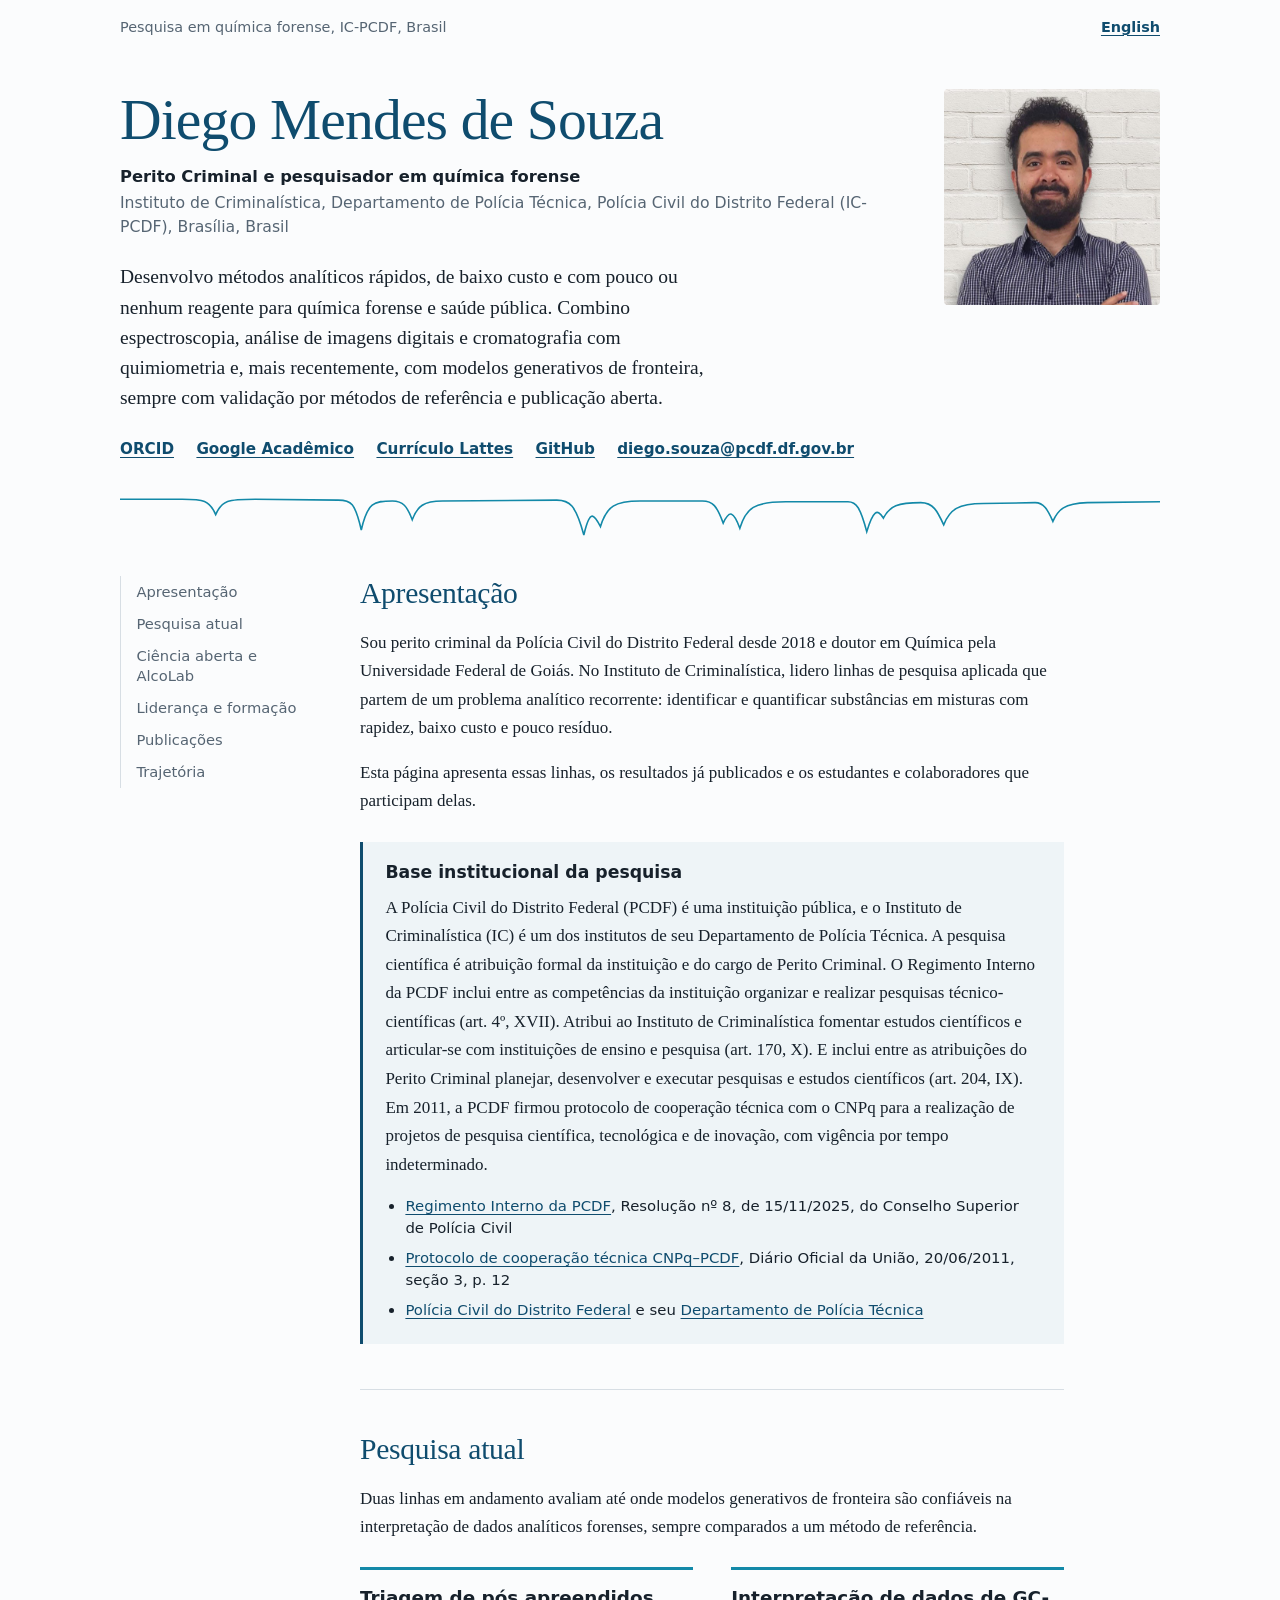
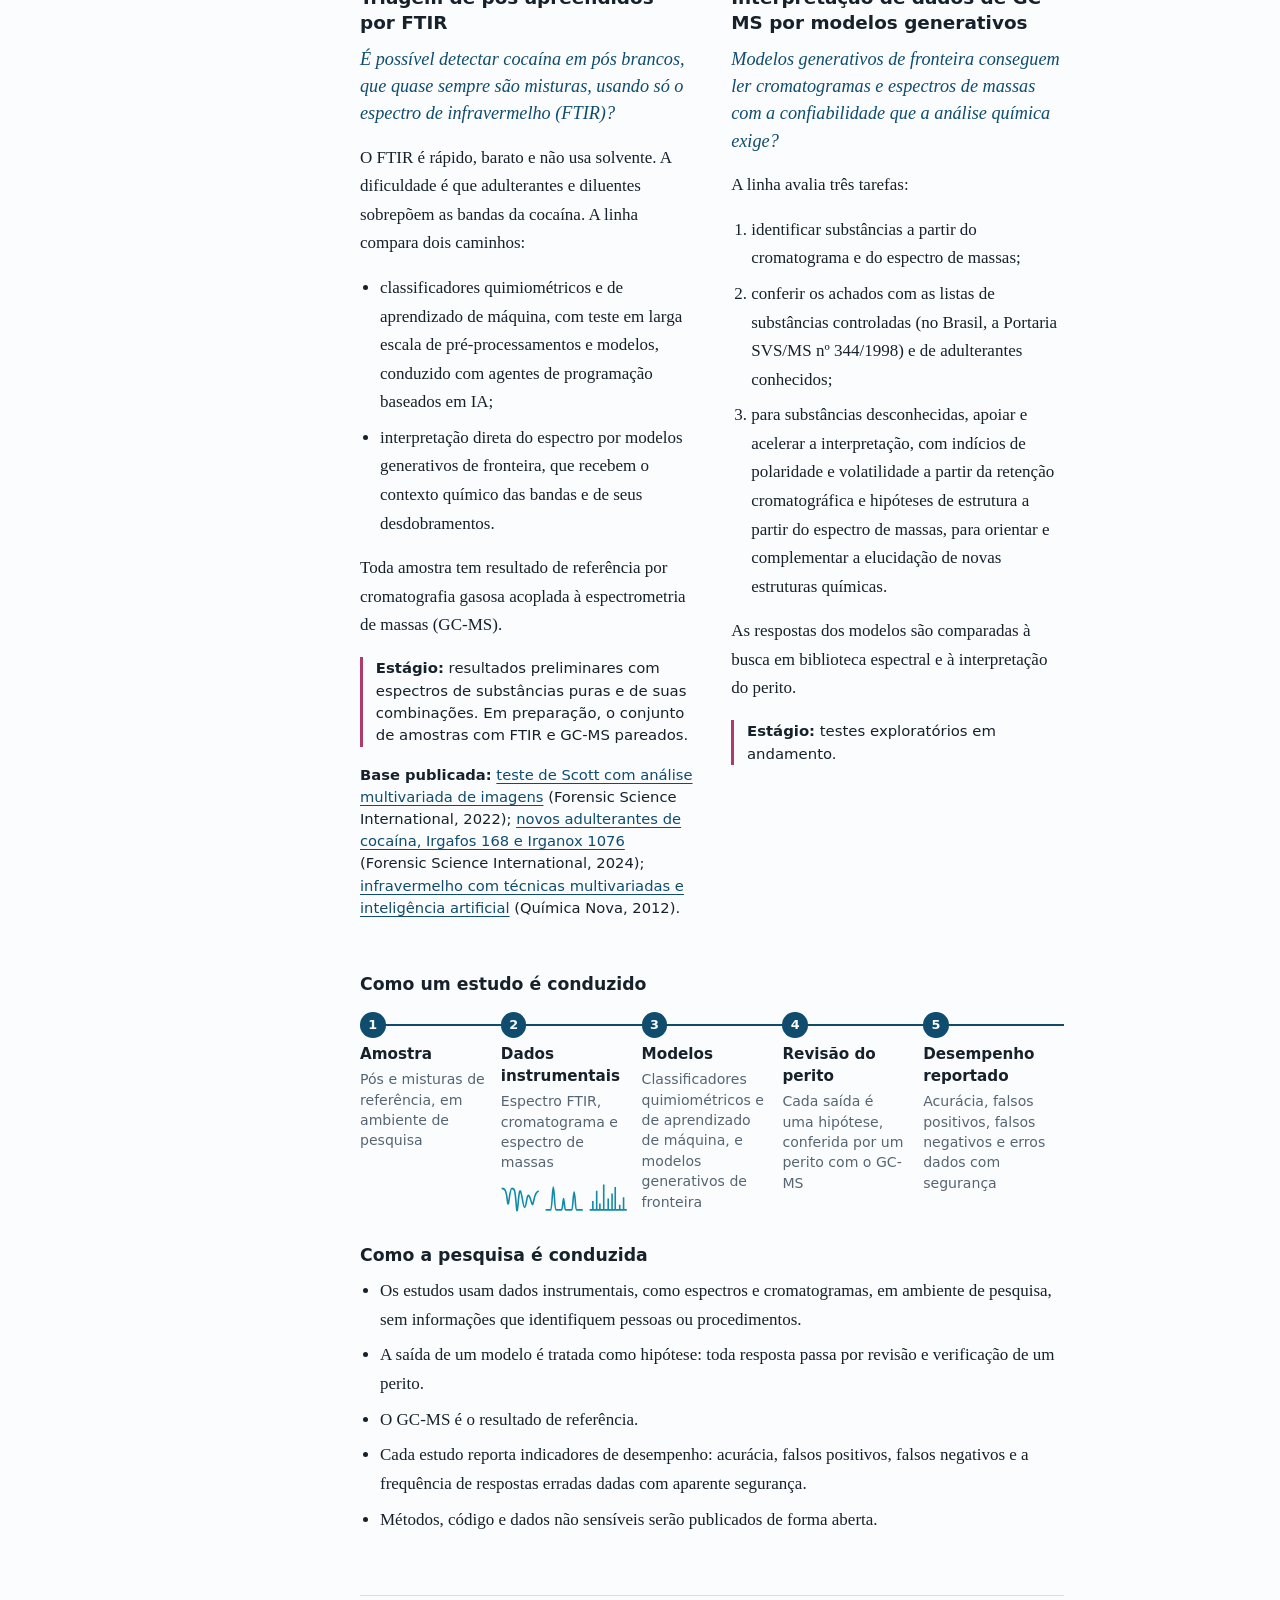
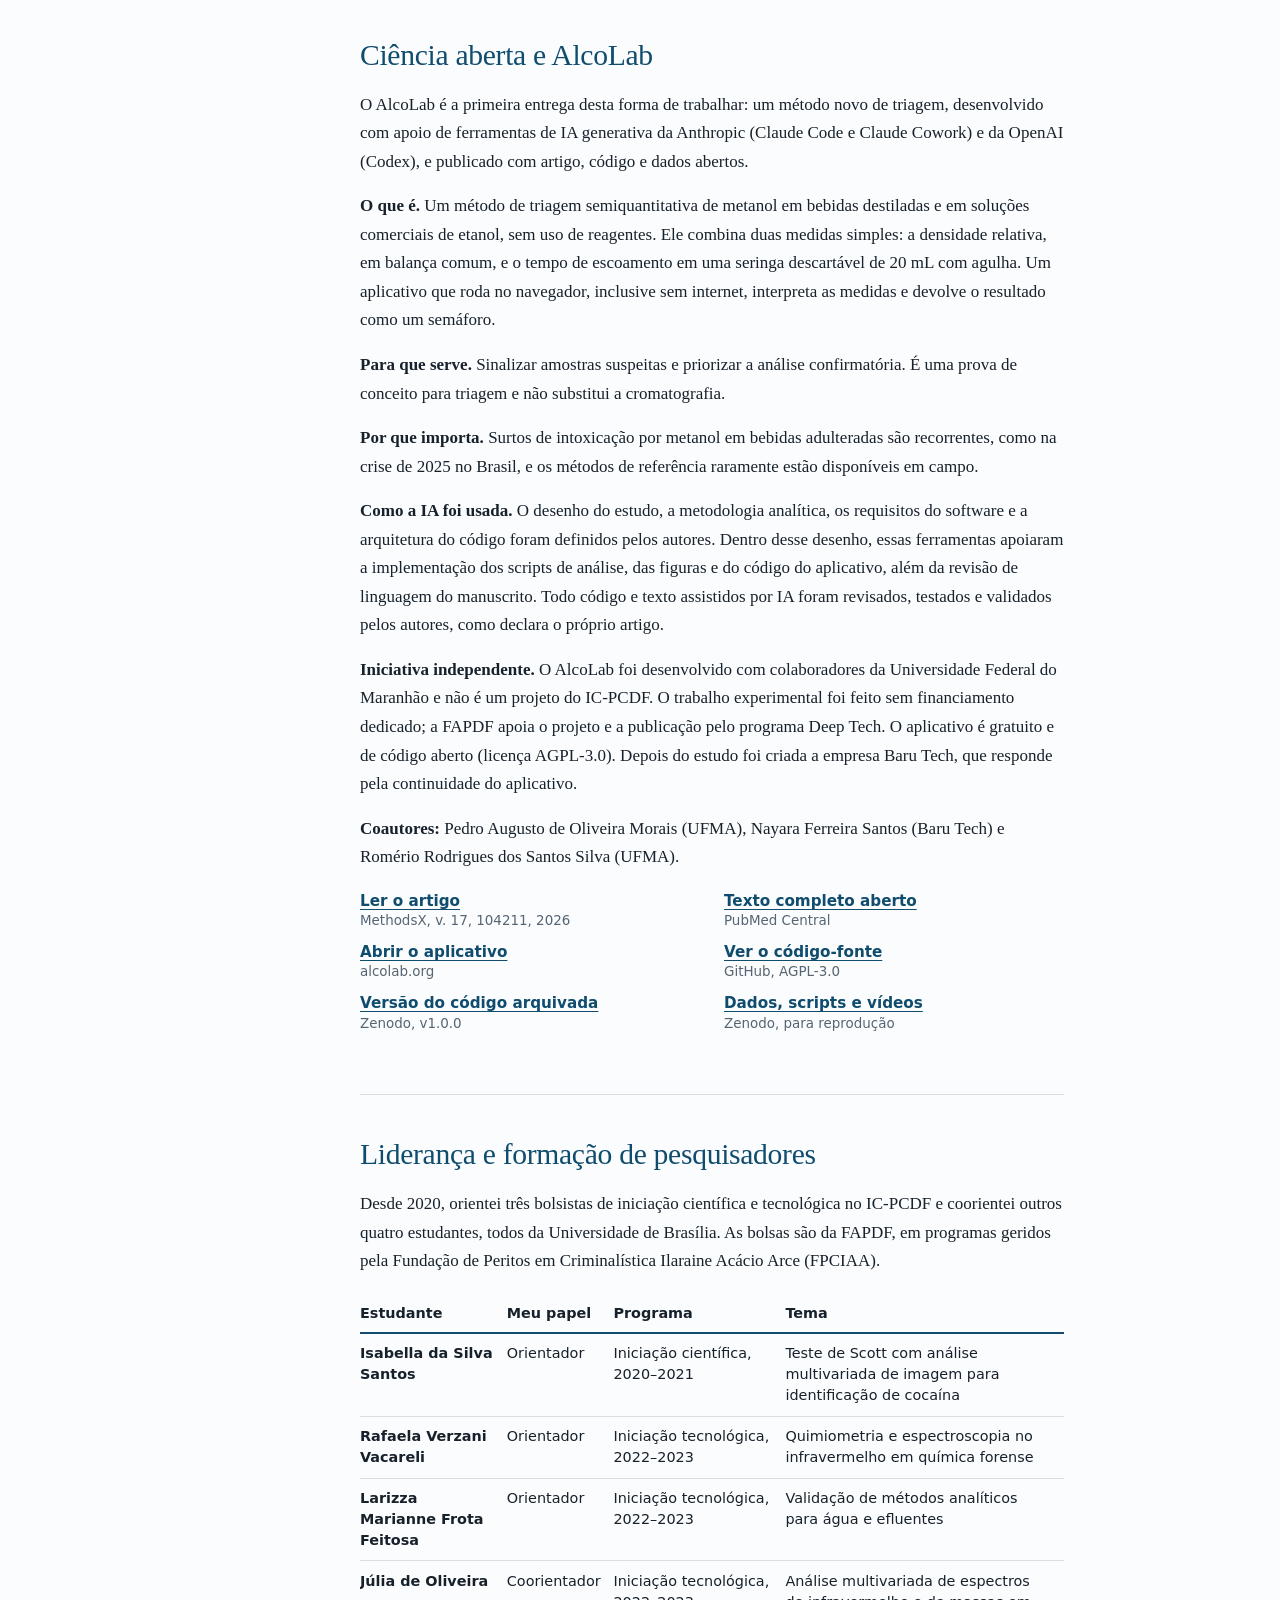
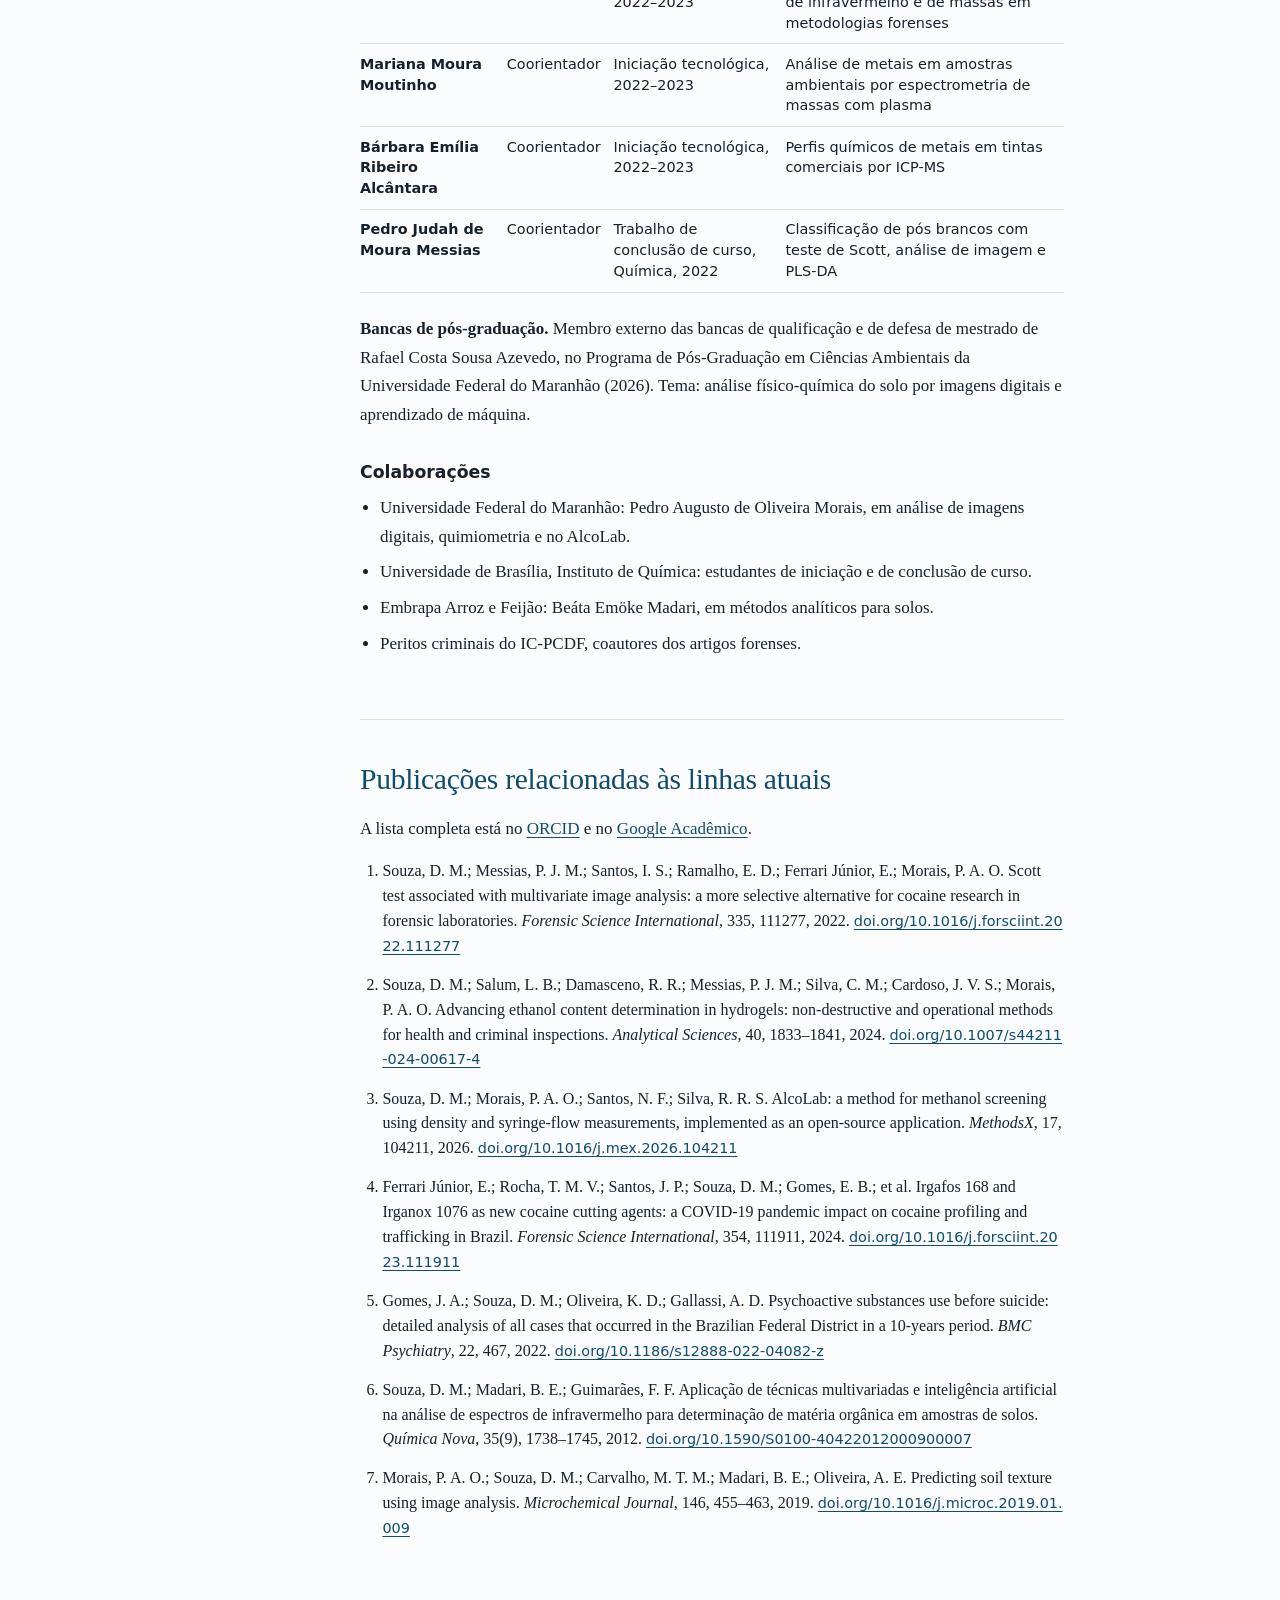
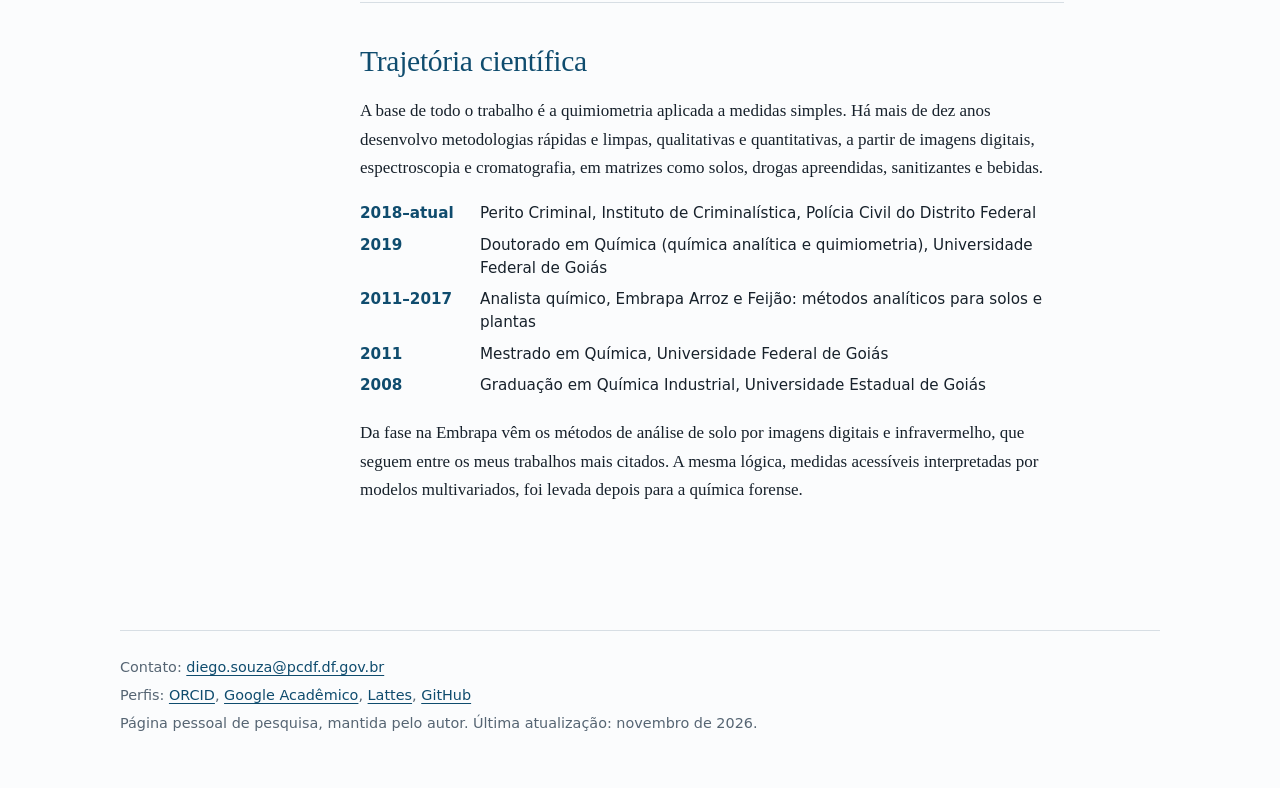
==== pt.html @ adc99847 "Fix portrait sizing, mobile table and nav; refine wording" ====
<!doctype html>
<html lang="pt-BR">
<head>
<meta charset="utf-8">
<meta name="viewport" content="width=device-width, initial-scale=1">
<title>Diego Mendes de Souza | Química forense, quimiometria e IA generativa</title>
<meta name="description" content="Pesquisa em métodos analíticos rápidos e de baixo custo para química forense e saúde pública, com espectroscopia, quimiometria e modelos generativos, no Instituto de Criminalística da Polícia Civil do Distrito Federal.">
<meta name="author" content="Diego Mendes de Souza">
<link rel="canonical" href="https://diegoanapolis.github.io/pt.html">
<link rel="alternate" hreflang="en" href="https://diegoanapolis.github.io/">
<link rel="alternate" hreflang="pt-BR" href="https://diegoanapolis.github.io/pt.html">
<meta property="og:type" content="profile">
<meta property="og:title" content="Diego Mendes de Souza | Química forense, quimiometria e IA generativa">
<meta property="og:description" content="Métodos analíticos rápidos e de baixo custo para química forense e saúde pública, com espectroscopia, quimiometria e modelos generativos.">
<meta property="og:url" content="https://diegoanapolis.github.io/pt.html">
<meta property="og:image" content="https://diegoanapolis.github.io/diego-mendes-de-souza.jpg">
<link rel="icon" href="data:image/svg+xml,%3Csvg xmlns='http://www.w3.org/2000/svg' viewBox='0 0 32 32'%3E%3Crect width='32' height='32' rx='6' fill='%230f4c6e'/%3E%3Cpath d='M4 22h6l3-13 4 17 3-9 2 5h6' fill='none' stroke='%23fff' stroke-width='2.4' stroke-linejoin='round' stroke-linecap='round'/%3E%3C/svg%3E">
<link rel="stylesheet" href="style.css">
</head>
<body>
<a class="skip" href="#sobre">Ir para o conteúdo</a>
<div class="shell">

<div class="bar">
  <span>Pesquisa em química forense, IC-PCDF, Brasil</span>
  <a href="./" lang="en" hreflang="en">English</a>
</div>

<header class="hero">
  <div>
    <h1>Diego Mendes de Souza</h1>
    <p class="role">Perito Criminal e pesquisador em química forense</p>
    <p class="affil">Instituto de Criminalística, Departamento de Polícia Técnica, Polícia Civil do Distrito Federal (IC-PCDF), Brasília, Brasil</p>
    <p class="lead">Desenvolvo métodos analíticos rápidos, de baixo custo e com pouco ou nenhum reagente para química forense e saúde pública. Combino espectroscopia, análise de imagens digitais e cromatografia com quimiometria e, mais recentemente, com modelos generativos de fronteira, sempre com validação por métodos de referência e publicação aberta.</p>
    <ul class="profiles">
      <li><a rel="me" href="https://orcid.org/0000-0002-3634-971X">ORCID</a></li>
      <li><a rel="me" href="https://scholar.google.com/citations?user=AadFvX4AAAAJ">Google Acadêmico</a></li>
      <li><a rel="me" href="http://lattes.cnpq.br/0770100573786119">Currículo Lattes</a></li>
      <li><a rel="me" href="https://github.com/diegoanapolis">GitHub</a></li>
      <li><a href="mailto:diego.souza@pcdf.df.gov.br">diego.souza@pcdf.df.gov.br</a></li>
    </ul>
  </div>
  <div class="photo"><img class="portrait" src="diego-mendes-de-souza.jpg" width="560" height="560" alt="Retrato de Diego Mendes de Souza"></div>
</header>

<svg class="trace" viewBox="0 0 1000 60" preserveAspectRatio="none" aria-hidden="true"><path d="M0 12 L60 12 C80 12 86 13 92 30 C98 13 104 12 130 12 L210 13 C222 13 226 16 232 48 C238 16 244 14 262 14 C272 14 276 20 281 36 C286 20 292 14 310 14 L420 13 C432 13 438 18 446 54 C452 22 456 30 462 44 C468 20 476 14 500 14 L560 14 C570 14 574 20 580 40 C586 24 590 26 596 46 C602 22 610 15 640 15 L700 15 C708 15 712 22 718 50 C724 26 728 22 734 34 C740 20 748 16 770 16 C782 16 786 26 792 42 C798 24 806 17 830 17 L880 16 C888 16 892 24 897 38 C902 24 908 17 930 16 L1000 15" fill="none" stroke="currentColor" stroke-width="1.6" vector-effect="non-scaling-stroke"/></svg>

<div class="layout">
<nav class="toc" aria-label="Seções">
  <ul>
    <li><a href="#sobre">Apresentação</a></li>
    <li><a href="#pesquisa">Pesquisa atual</a></li>
    <li><a href="#alcolab">Ciência aberta e AlcoLab</a></li>
    <li><a href="#formacao">Liderança e formação</a></li>
    <li><a href="#publicacoes">Publicações</a></li>
    <li><a href="#trajetoria">Trajetória</a></li>
  </ul>
</nav>

<main>

<section id="sobre">
  <h2>Apresentação</h2>
  <p>Sou perito criminal da Polícia Civil do Distrito Federal desde 2018 e doutor em Química pela Universidade Federal de Goiás. No Instituto de Criminalística, lidero linhas de pesquisa aplicada que partem de um problema analítico recorrente: identificar e quantificar substâncias em misturas com rapidez, baixo custo e pouco resíduo.</p>
  <p>Esta página apresenta essas linhas, os resultados já publicados e os estudantes e colaboradores que participam delas.</p>

  <aside class="basis">
    <h3>Base institucional da pesquisa</h3>
    <p>A Polícia Civil do Distrito Federal (PCDF) é uma instituição pública, e o Instituto de Criminalística (IC) é um dos institutos de seu Departamento de Polícia Técnica. A pesquisa científica é atribuição formal da instituição e do cargo de Perito Criminal. O Regimento Interno da PCDF inclui entre as competências da instituição organizar e realizar pesquisas técnico-científicas (art. 4º, XVII). Atribui ao Instituto de Criminalística fomentar estudos científicos e articular-se com instituições de ensino e pesquisa (art. 170, X). E inclui entre as atribuições do Perito Criminal planejar, desenvolver e executar pesquisas e estudos científicos (art. 204, IX). Em 2011, a PCDF firmou protocolo de cooperação técnica com o CNPq para a realização de projetos de pesquisa científica, tecnológica e de inovação, com vigência por tempo indeterminado.</p>
    <ul>
      <li><a href="https://www.sinj.df.gov.br/sinj/Norma/dbe1096798f04ffcbefd5ec1b3cc1e87/pcdf_cspc_res_8_2025.html">Regimento Interno da PCDF</a>, Resolução nº 8, de 15/11/2025, do Conselho Superior de Polícia Civil</li>
      <li><a href="https://www.gov.br/mme/pt-br/arquivos/do-20-06-2011-s3.pdf#page=12">Protocolo de cooperação técnica CNPq–PCDF</a>, Diário Oficial da União, 20/06/2011, seção 3, p. 12</li>
      <li><a href="https://www.pcdf.df.gov.br">Polícia Civil do Distrito Federal</a> e seu <a href="https://www.pcdf.df.gov.br/unidades-policiais/policia-tecnica/index.html">Departamento de Polícia Técnica</a></li>
    </ul>
  </aside>
</section>

<section id="pesquisa">
  <h2>Pesquisa atual</h2>
  <p>Duas linhas em andamento avaliam até onde modelos generativos de fronteira são confiáveis na interpretação de dados analíticos forenses, sempre comparados a um método de referência.</p>

  <div class="lines">
    <article class="line">
      <h3>Triagem de pós apreendidos por FTIR</h3>
      <p class="question">É possível detectar cocaína em pós brancos, que quase sempre são misturas, usando só o espectro de infravermelho (FTIR)?</p>
      <p>O FTIR é rápido, barato e não usa solvente. A dificuldade é que adulterantes e diluentes sobrepõem as bandas da cocaína. A linha compara dois caminhos:</p>
      <ul>
        <li>classificadores quimiométricos e de aprendizado de máquina, com teste em larga escala de pré-processamentos e modelos, conduzido com agentes de programação baseados em IA;</li>
        <li>interpretação direta do espectro por modelos generativos de fronteira, que recebem o contexto químico das bandas e de seus desdobramentos.</li>
      </ul>
      <p>Toda amostra tem resultado de referência por cromatografia gasosa acoplada à espectrometria de massas (GC-MS).</p>
      <p class="stage"><strong>Estágio:</strong> resultados preliminares com espectros de substâncias puras e de suas combinações. Em preparação, o conjunto de amostras com FTIR e GC-MS pareados.</p>
      <p class="refs"><strong>Base publicada:</strong> <a href="https://doi.org/10.1016/j.forsciint.2022.111277">teste de Scott com análise multivariada de imagens</a> (Forensic Science International, 2022); <a href="https://doi.org/10.1016/j.forsciint.2023.111911">novos adulterantes de cocaína, Irgafos 168 e Irganox 1076</a> (Forensic Science International, 2024); <a href="https://doi.org/10.1590/S0100-40422012000900007">infravermelho com técnicas multivariadas e inteligência artificial</a> (Química Nova, 2012).</p>
    </article>

    <article class="line">
      <h3>Interpretação de dados de GC-MS por modelos generativos</h3>
      <p class="question">Modelos generativos de fronteira conseguem ler cromatogramas e espectros de massas com a confiabilidade que a análise química exige?</p>
      <p>A linha avalia três tarefas:</p>
      <ol>
        <li>identificar substâncias a partir do cromatograma e do espectro de massas;</li>
        <li>conferir os achados com as listas de substâncias controladas (no Brasil, a Portaria SVS/MS nº 344/1998) e de adulterantes conhecidos;</li>
        <li>para substâncias desconhecidas, apoiar e acelerar a interpretação, com indícios de polaridade e volatilidade a partir da retenção cromatográfica e hipóteses de estrutura a partir do espectro de massas, para orientar e complementar a elucidação de novas estruturas químicas.</li>
      </ol>
      <p>As respostas dos modelos são comparadas à busca em biblioteca espectral e à interpretação do perito.</p>
      <p class="stage"><strong>Estágio:</strong> testes exploratórios em andamento.</p>
    </article>
  </div>

  <figure>
    <figcaption>Como um estudo é conduzido</figcaption>
    <ol class="flow">
      <li><b>Amostra</b><span>Pós e misturas de referência, em ambiente de pesquisa</span></li>
      <li><b>Dados instrumentais</b><span>Espectro FTIR, cromatograma e espectro de massas</span>
        <div class="plots" aria-hidden="true">
          <svg viewBox="0 0 120 48" preserveAspectRatio="none"><path d="M2 10 C12 10 16 12 20 30 S26 10 34 10 S44 12 48 38 S54 12 60 14 S68 40 74 40 S80 16 88 22 S96 44 102 30 S112 16 118 14" fill="none" stroke="currentColor" stroke-width="1.6" vector-effect="non-scaling-stroke"/></svg>
          <svg viewBox="0 0 120 48" preserveAspectRatio="none"><path d="M2 44 L18 44 C22 44 23 8 26 8 C29 8 30 44 34 44 L52 44 C55 44 56 26 58 26 C60 26 61 44 64 44 L84 44 C87 44 88 16 91 16 C94 16 95 44 98 44 L118 44" fill="none" stroke="currentColor" stroke-width="1.6" vector-effect="non-scaling-stroke"/></svg>
          <svg viewBox="0 0 120 48" preserveAspectRatio="none"><path d="M2 44 H118 M12 44 V30 M24 44 V14 M34 44 V34 M46 44 V4 M60 44 V26 M72 44 V18 M82 44 V8 M96 44 V36 M108 44 V24" fill="none" stroke="currentColor" stroke-width="1.6" vector-effect="non-scaling-stroke"/></svg>
        </div>
      </li>
      <li><b>Modelos</b><span>Classificadores quimiométricos e de aprendizado de máquina, e modelos generativos de fronteira</span></li>
      <li><b>Revisão do perito</b><span>Cada saída é uma hipótese, conferida por um perito com o GC-MS</span></li>
      <li><b>Desempenho reportado</b><span>Acurácia, falsos positivos, falsos negativos e erros dados com segurança</span></li>
    </ol>
  </figure>

  <h3>Como a pesquisa é conduzida</h3>
  <ul>
    <li>Os estudos usam dados instrumentais, como espectros e cromatogramas, em ambiente de pesquisa, sem informações que identifiquem pessoas ou procedimentos.</li>
    <li>A saída de um modelo é tratada como hipótese: toda resposta passa por revisão e verificação de um perito.</li>
    <li>O GC-MS é o resultado de referência.</li>
    <li>Cada estudo reporta indicadores de desempenho: acurácia, falsos positivos, falsos negativos e a frequência de respostas erradas dadas com aparente segurança.</li>
    <li>Métodos, código e dados não sensíveis serão publicados de forma aberta.</li>
  </ul>
</section>

<section id="alcolab">
  <h2>Ciência aberta e AlcoLab</h2>
  <p>O AlcoLab é a primeira entrega desta forma de trabalhar: um método novo de triagem, desenvolvido com apoio de ferramentas de IA generativa da Anthropic (Claude Code e Claude Cowork) e da OpenAI (Codex), e publicado com artigo, código e dados abertos.</p>
  <p><strong>O que é.</strong> Um método de triagem semiquantitativa de metanol em bebidas destiladas e em soluções comerciais de etanol, sem uso de reagentes. Ele combina duas medidas simples: a densidade relativa, em balança comum, e o tempo de escoamento em uma seringa descartável de 20 mL com agulha. Um aplicativo que roda no navegador, inclusive sem internet, interpreta as medidas e devolve o resultado como um semáforo.</p>
  <p><strong>Para que serve.</strong> Sinalizar amostras suspeitas e priorizar a análise confirmatória. É uma prova de conceito para triagem e não substitui a cromatografia.</p>
  <p><strong>Por que importa.</strong> Surtos de intoxicação por metanol em bebidas adulteradas são recorrentes, como na crise de 2025 no Brasil, e os métodos de referência raramente estão disponíveis em campo.</p>
  <p><strong>Como a IA foi usada.</strong> O desenho do estudo, a metodologia analítica, os requisitos do software e a arquitetura do código foram definidos pelos autores. Dentro desse desenho, essas ferramentas apoiaram a implementação dos scripts de análise, das figuras e do código do aplicativo, além da revisão de linguagem do manuscrito. Todo código e texto assistidos por IA foram revisados, testados e validados pelos autores, como declara o próprio artigo.</p>
  <p><strong>Iniciativa independente.</strong> O AlcoLab foi desenvolvido com colaboradores da Universidade Federal do Maranhão e não é um projeto do IC-PCDF. O trabalho experimental foi feito sem financiamento dedicado; a FAPDF apoia o projeto e a publicação pelo programa Deep Tech. O aplicativo é gratuito e de código aberto (licença AGPL-3.0). Depois do estudo foi criada a empresa Baru Tech, que responde pela continuidade do aplicativo.</p>
  <p><strong>Coautores:</strong> Pedro Augusto de Oliveira Morais (UFMA), Nayara Ferreira Santos (Baru Tech) e Romério Rodrigues dos Santos Silva (UFMA).</p>
  <ul class="links">
    <li><a href="https://doi.org/10.1016/j.mex.2026.104211">Ler o artigo</a><small>MethodsX, v. 17, 104211, 2026</small></li>
    <li><a href="https://pmc.ncbi.nlm.nih.gov/articles/PMC13735008/">Texto completo aberto</a><small>PubMed Central</small></li>
    <li><a href="https://alcolab.org">Abrir o aplicativo</a><small>alcolab.org</small></li>
    <li><a href="https://github.com/diegoanapolis/alcolab">Ver o código-fonte</a><small>GitHub, AGPL-3.0</small></li>
    <li><a href="https://doi.org/10.5281/zenodo.20573733">Versão do código arquivada</a><small>Zenodo, v1.0.0</small></li>
    <li><a href="https://doi.org/10.5281/zenodo.20574038">Dados, scripts e vídeos</a><small>Zenodo, para reprodução</small></li>
  </ul>
</section>

<section id="formacao">
  <h2>Liderança e formação de pesquisadores</h2>
  <p>Desde 2020, orientei três bolsistas de iniciação científica e tecnológica no IC-PCDF e coorientei outros quatro estudantes, todos da Universidade de Brasília. As bolsas são da FAPDF, em programas geridos pela Fundação de Peritos em Criminalística Ilaraine Acácio Arce (FPCIAA).</p>
  <div class="scroll">
  <table>
    <thead><tr><th>Estudante</th><th>Meu papel</th><th>Programa</th><th>Tema</th></tr></thead>
    <tbody>
      <tr><td>Isabella da Silva Santos</td><td>Orientador</td><td>Iniciação científica, 2020–2021</td><td>Teste de Scott com análise multivariada de imagem para identificação de cocaína</td></tr>
      <tr><td>Rafaela Verzani Vacareli</td><td>Orientador</td><td>Iniciação tecnológica, 2022–2023</td><td>Quimiometria e espectroscopia no infravermelho em química forense</td></tr>
      <tr><td>Larizza Marianne Frota Feitosa</td><td>Orientador</td><td>Iniciação tecnológica, 2022–2023</td><td>Validação de métodos analíticos para água e efluentes</td></tr>
      <tr><td>Júlia de Oliveira</td><td>Coorientador</td><td>Iniciação tecnológica, 2022–2023</td><td>Análise multivariada de espectros de infravermelho e de massas em metodologias forenses</td></tr>
      <tr><td>Mariana Moura Moutinho</td><td>Coorientador</td><td>Iniciação tecnológica, 2022–2023</td><td>Análise de metais em amostras ambientais por espectrometria de massas com plasma</td></tr>
      <tr><td>Bárbara Emília Ribeiro Alcântara</td><td>Coorientador</td><td>Iniciação tecnológica, 2022–2023</td><td>Perfis químicos de metais em tintas comerciais por ICP-MS</td></tr>
      <tr><td>Pedro Judah de Moura Messias</td><td>Coorientador</td><td>Trabalho de conclusão de curso, Química, 2022</td><td>Classificação de pós brancos com teste de Scott, análise de imagem e PLS-DA</td></tr>
    </tbody>
  </table>
  </div>
  <p><strong>Bancas de pós-graduação.</strong> Membro externo das bancas de qualificação e de defesa de mestrado de Rafael Costa Sousa Azevedo, no Programa de Pós-Graduação em Ciências Ambientais da Universidade Federal do Maranhão (2026). Tema: análise físico-química do solo por imagens digitais e aprendizado de máquina.</p>
  <h3>Colaborações</h3>
  <ul>
    <li>Universidade Federal do Maranhão: Pedro Augusto de Oliveira Morais, em análise de imagens digitais, quimiometria e no AlcoLab.</li>
    <li>Universidade de Brasília, Instituto de Química: estudantes de iniciação e de conclusão de curso.</li>
    <li>Embrapa Arroz e Feijão: Beáta Emöke Madari, em métodos analíticos para solos.</li>
    <li>Peritos criminais do IC-PCDF, coautores dos artigos forenses.</li>
  </ul>
</section>

<section id="publicacoes">
  <h2>Publicações relacionadas às linhas atuais</h2>
  <p>A lista completa está no <a href="https://orcid.org/0000-0002-3634-971X">ORCID</a> e no <a href="https://scholar.google.com/citations?user=AadFvX4AAAAJ">Google Acadêmico</a>.</p>
  <ol class="pubs">
    <li>Souza, D. M.; Messias, P. J. M.; Santos, I. S.; Ramalho, E. D.; Ferrari Júnior, E.; Morais, P. A. O. Scott test associated with multivariate image analysis: a more selective alternative for cocaine research in forensic laboratories. <i>Forensic Science International</i>, 335, 111277, 2022. <a href="https://doi.org/10.1016/j.forsciint.2022.111277">doi.org/10.1016/j.forsciint.2022.111277</a></li>
    <li>Souza, D. M.; Salum, L. B.; Damasceno, R. R.; Messias, P. J. M.; Silva, C. M.; Cardoso, J. V. S.; Morais, P. A. O. Advancing ethanol content determination in hydrogels: non-destructive and operational methods for health and criminal inspections. <i>Analytical Sciences</i>, 40, 1833–1841, 2024. <a href="https://doi.org/10.1007/s44211-024-00617-4">doi.org/10.1007/s44211-024-00617-4</a></li>
    <li>Souza, D. M.; Morais, P. A. O.; Santos, N. F.; Silva, R. R. S. AlcoLab: a method for methanol screening using density and syringe-flow measurements, implemented as an open-source application. <i>MethodsX</i>, 17, 104211, 2026. <a href="https://doi.org/10.1016/j.mex.2026.104211">doi.org/10.1016/j.mex.2026.104211</a></li>
    <li>Ferrari Júnior, E.; Rocha, T. M. V.; Santos, J. P.; Souza, D. M.; Gomes, E. B.; et al. Irgafos 168 and Irganox 1076 as new cocaine cutting agents: a COVID-19 pandemic impact on cocaine profiling and trafficking in Brazil. <i>Forensic Science International</i>, 354, 111911, 2024. <a href="https://doi.org/10.1016/j.forsciint.2023.111911">doi.org/10.1016/j.forsciint.2023.111911</a></li>
    <li>Gomes, J. A.; Souza, D. M.; Oliveira, K. D.; Gallassi, A. D. Psychoactive substances use before suicide: detailed analysis of all cases that occurred in the Brazilian Federal District in a 10-years period. <i>BMC Psychiatry</i>, 22, 467, 2022. <a href="https://doi.org/10.1186/s12888-022-04082-z">doi.org/10.1186/s12888-022-04082-z</a></li>
    <li>Souza, D. M.; Madari, B. E.; Guimarães, F. F. Aplicação de técnicas multivariadas e inteligência artificial na análise de espectros de infravermelho para determinação de matéria orgânica em amostras de solos. <i>Química Nova</i>, 35(9), 1738–1745, 2012. <a href="https://doi.org/10.1590/S0100-40422012000900007">doi.org/10.1590/S0100-40422012000900007</a></li>
    <li>Morais, P. A. O.; Souza, D. M.; Carvalho, M. T. M.; Madari, B. E.; Oliveira, A. E. Predicting soil texture using image analysis. <i>Microchemical Journal</i>, 146, 455–463, 2019. <a href="https://doi.org/10.1016/j.microc.2019.01.009">doi.org/10.1016/j.microc.2019.01.009</a></li>
  </ol>
</section>

<section id="trajetoria">
  <h2>Trajetória científica</h2>
  <p>A base de todo o trabalho é a quimiometria aplicada a medidas simples. Há mais de dez anos desenvolvo metodologias rápidas e limpas, qualitativas e quantitativas, a partir de imagens digitais, espectroscopia e cromatografia, em matrizes como solos, drogas apreendidas, sanitizantes e bebidas.</p>
  <dl class="path">
    <dt>2018–atual</dt><dd>Perito Criminal, Instituto de Criminalística, Polícia Civil do Distrito Federal</dd>
    <dt>2019</dt><dd>Doutorado em Química (química analítica e quimiometria), Universidade Federal de Goiás</dd>
    <dt>2011–2017</dt><dd>Analista químico, Embrapa Arroz e Feijão: métodos analíticos para solos e plantas</dd>
    <dt>2011</dt><dd>Mestrado em Química, Universidade Federal de Goiás</dd>
    <dt>2008</dt><dd>Graduação em Química Industrial, Universidade Estadual de Goiás</dd>
  </dl>
  <p>Da fase na Embrapa vêm os métodos de análise de solo por imagens digitais e infravermelho, que seguem entre os meus trabalhos mais citados. A mesma lógica, medidas acessíveis interpretadas por modelos multivariados, foi levada depois para a química forense.</p>
</section>

</main>
</div>

<footer>
  <p>Contato: <a href="mailto:diego.souza@pcdf.df.gov.br">diego.souza@pcdf.df.gov.br</a></p>
  <p>Perfis: <a href="https://orcid.org/0000-0002-3634-971X">ORCID</a>, <a href="https://scholar.google.com/citations?user=AadFvX4AAAAJ">Google Acadêmico</a>, <a href="http://lattes.cnpq.br/0770100573786119">Lattes</a>, <a href="https://github.com/diegoanapolis">GitHub</a></p>
  <p>Página pessoal de pesquisa, mantida pelo autor. Última atualização: novembro de 2026.</p>
</footer>

</div>
</body>
</html>
---- style.css ----
/* Research page of Diego Mendes de Souza. Plain CSS, no external requests. */
:root{
  --paper:#fbfcfd; --ink:#17212b; --muted:#566573; --rule:#d7dee4;
  --prussian:#0f4c6e; --scott:#1389a8; --reagent:#b03a69; --tint:#eef4f7;
  --serif:"Iowan Old Style","Palatino Linotype",Palatino,"Book Antiqua",Georgia,serif;
  --sans:"Segoe UI",system-ui,-apple-system,"Helvetica Neue",Arial,sans-serif;
}
@media (prefers-color-scheme:dark){
  :root{--paper:#0f1a22; --ink:#e6edf2; --muted:#a3b3bf; --rule:#2b3b47;
        --prussian:#8fcbe8; --scott:#55bcd8; --reagent:#e891b5; --tint:#162630}
}
*{box-sizing:border-box}
html{scroll-behavior:smooth;-webkit-text-size-adjust:100%;scroll-padding-top:1.5rem}
@media (prefers-reduced-motion:reduce){html{scroll-behavior:auto}}
body{margin:0;background:var(--paper);color:var(--ink);font:1.0625rem/1.68 var(--serif);text-rendering:optimizeLegibility}
img,svg{max-width:100%}
a{color:var(--prussian);text-underline-offset:.18em;text-decoration-thickness:.06em}
a:hover{color:var(--scott)}
:focus-visible{outline:2px solid var(--scott);outline-offset:3px;border-radius:2px}
.skip{position:absolute;left:-999rem}
.skip:focus{left:1rem;top:1rem;z-index:20;background:var(--paper);padding:.5rem .8rem}
.shell{max-width:68rem;margin:0 auto;padding:0 1.5rem}

/* top bar */
.bar{display:flex;justify-content:space-between;align-items:baseline;gap:1rem;padding:1.1rem 0;font:500 .9rem/1.3 var(--sans);color:var(--muted)}
.bar a{font-weight:600}

/* hero */
.hero{display:grid;grid-template-columns:minmax(0,1fr) 13.5rem;gap:3rem;align-items:start;padding:2.2rem 0 1.4rem}
.hero h1{font:400 clamp(2.3rem,5.2vw,3.6rem)/1.06 var(--serif);letter-spacing:-.015em;margin:0 0 .9rem;color:var(--prussian)}
.role{font:600 1.02rem/1.45 var(--sans);margin:0}
.affil{font:400 .98rem/1.5 var(--sans);color:var(--muted);margin:.2rem 0 0}
.lead{font-size:1.22rem;line-height:1.55;margin:1.5rem 0 0;max-width:38rem}
.portrait{width:100%;height:auto;aspect-ratio:1;object-fit:cover;border-radius:4px;display:block}
.profiles{list-style:none;display:flex;flex-wrap:wrap;gap:.45rem 1.4rem;padding:0;margin:1.6rem 0 0;font:600 .95rem/1.4 var(--sans)}
.profiles li{margin:0}
.trace{display:block;width:100%;height:3.2rem;color:var(--scott);margin:.4rem 0 0}

/* layout */
.layout{display:grid;grid-template-columns:11.5rem minmax(0,44rem);gap:3.5rem;padding:2.2rem 0 4rem}
.toc{position:sticky;top:1.5rem;align-self:start;font:500 .92rem/1.35 var(--sans)}
.toc ul{list-style:none;margin:0;padding:0;border-left:1px solid var(--rule)}
.toc li{margin:0}
.toc a{display:block;padding:.38rem 0 .38rem .9rem;margin-left:-1px;border-left:2px solid transparent;text-decoration:none;color:var(--muted)}
.toc a:hover{color:var(--prussian);border-left-color:var(--scott)}

section{padding:0 0 2.8rem}
section + section{border-top:1px solid var(--rule);padding-top:2.6rem}
h2{font:400 1.85rem/1.2 var(--serif);color:var(--prussian);margin:0 0 1.1rem;letter-spacing:-.01em}
h3{font:600 1.08rem/1.35 var(--sans);margin:2rem 0 .6rem}
p{margin:0 0 1rem}
ul,ol{margin:0 0 1rem;padding-left:1.25rem}
li{margin:0 0 .45rem}
strong{font-weight:600}

/* institutional basis */
.basis{background:var(--tint);border-left:3px solid var(--prussian);padding:1.2rem 1.4rem 1rem;margin:1.6rem 0 0}
.basis h3{margin-top:0}
.basis ul{font:400 .93rem/1.5 var(--sans);margin-bottom:0}

/* research lines */
.lines{display:grid;grid-template-columns:1fr 1fr;gap:2.4rem;margin:1.6rem 0 .5rem}
.line{border-top:3px solid var(--scott);padding-top:1rem}
.line h3{margin-top:0;font-size:1.15rem}
.question{font-style:italic;font-size:1.14rem;line-height:1.5;color:var(--prussian)}
.stage{font:400 .93rem/1.5 var(--sans);border-left:3px solid var(--reagent);padding-left:.8rem;margin:1.1rem 0}
.refs{font:400 .92rem/1.5 var(--sans)}

/* study workflow */
figure{margin:2.4rem 0 1.4rem}
figcaption{font:600 1.08rem/1.35 var(--sans);margin-bottom:1.7rem}
.flow{list-style:none;counter-reset:step;display:grid;grid-template-columns:repeat(5,1fr);padding:0;margin:0;font:400 .88rem/1.45 var(--sans)}
.flow li{counter-increment:step;margin:0;padding:1.1rem .9rem 0 0;border-top:2px solid var(--prussian);position:relative}
.flow li::before{content:counter(step);position:absolute;top:-.85rem;left:0;width:1.6rem;height:1.6rem;border-radius:50%;background:var(--prussian);color:var(--paper);font:700 .8rem/1.6rem var(--sans);text-align:center}
.flow b{display:block;font-size:.95rem;margin:0 0 .25rem}
.flow span{color:var(--muted)}
.plots{display:flex;gap:.35rem;margin:.55rem 0 0;color:var(--scott)}
.plots svg{width:33%;height:1.9rem}

/* link grid */
.links{list-style:none;padding:0;display:grid;grid-template-columns:1fr 1fr;gap:.7rem 1.5rem;font:600 .95rem/1.4 var(--sans);margin-top:1.2rem}
.links li{margin:0}
.links small{display:block;font-weight:400;color:var(--muted);font-size:.84rem}

/* tables */
.scroll{overflow-x:auto;margin:1.2rem 0 1.4rem}
table{border-collapse:collapse;width:100%;font:400 .9rem/1.45 var(--sans)}
th{text-align:left;font-weight:600;border-bottom:2px solid var(--prussian);padding:.5rem .8rem .5rem 0;white-space:nowrap}
td{border-bottom:1px solid var(--rule);padding:.6rem .8rem .6rem 0;vertical-align:top}
td:first-child{font-weight:600}

/* publications */
.pubs{padding-left:1.4rem;font-size:1rem;line-height:1.55}
.pubs li{margin-bottom:.9rem}
.pubs a{font:400 .9rem/1.4 var(--sans);word-break:break-all}

/* background */
.path{display:grid;grid-template-columns:6.5rem 1fr;gap:.55rem 1rem;margin:1.2rem 0 1.4rem;font:400 .95rem/1.5 var(--sans)}
.path dt{font-weight:600;color:var(--prussian)}
.path dd{margin:0}

footer{border-top:1px solid var(--rule);padding:1.6rem 0 3rem;font:400 .9rem/1.6 var(--sans);color:var(--muted)}
footer p{margin:0 0 .3rem}

@media (max-width:60rem){
  html{scroll-padding-top:4rem}
  .layout{grid-template-columns:minmax(0,1fr);gap:0;padding-top:0}
  .toc{top:0;z-index:5;background:var(--paper);margin:0 -1.5rem 1.8rem;padding:0 1.5rem;border-bottom:1px solid var(--rule)}
  .toc ul{display:flex;gap:1.3rem;overflow-x:auto;border-left:0;white-space:nowrap}
  .toc a{padding:.8rem 0;border-left:0;margin:0}
  .toc ul{scrollbar-width:none}
  .toc ul::-webkit-scrollbar{display:none}
  table{min-width:38rem}
  .flow{grid-template-columns:1fr;gap:1.5rem}
  .flow li{padding-right:0}
  .plots{max-width:16rem}
}
@media (max-width:44rem){
  body{font-size:1rem}
  .hero{grid-template-columns:1fr;gap:1.2rem;padding-top:1rem}
  .photo{order:-1;width:7rem}
  .lead{font-size:1.1rem}
  .lines,.links{grid-template-columns:1fr}
  .path{grid-template-columns:5.2rem 1fr}
}
@media print{
  .toc,.skip,.bar a{display:none}
  .layout{display:block;padding:0}
  a{color:inherit}
}
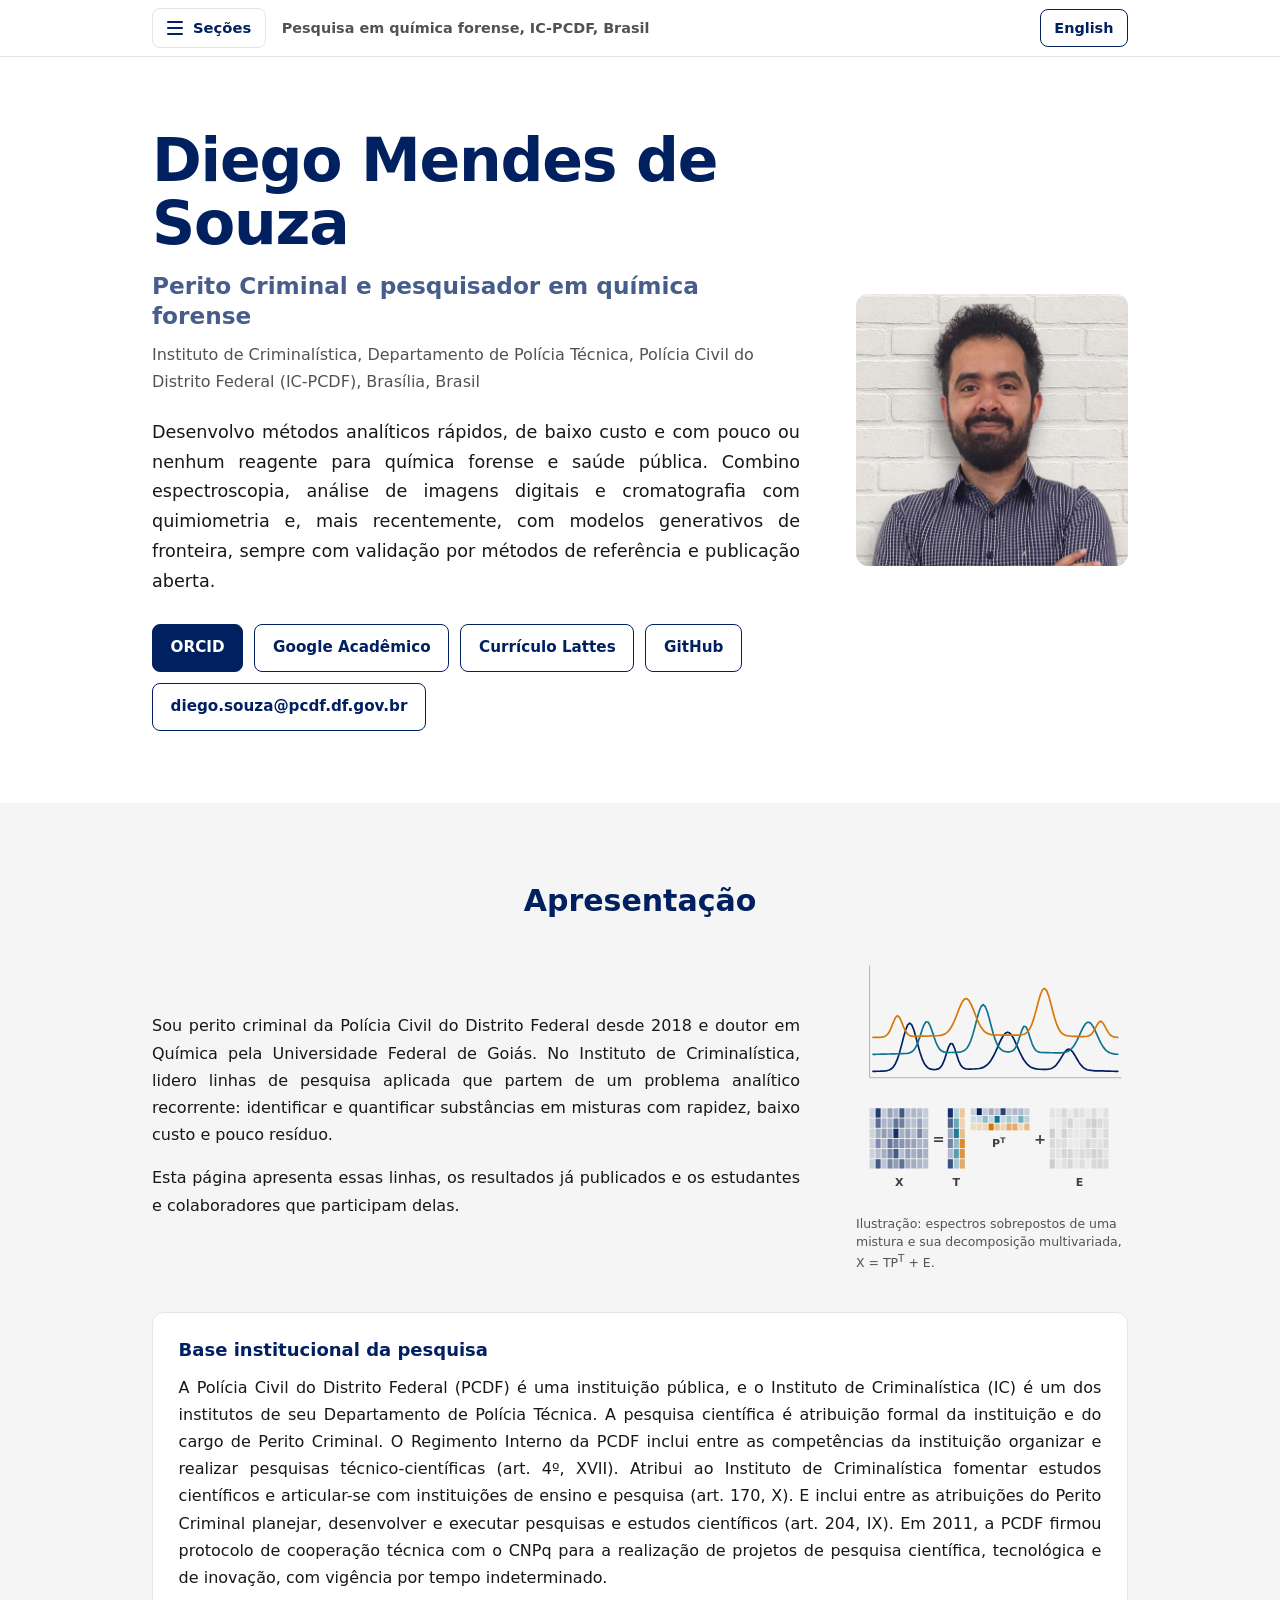
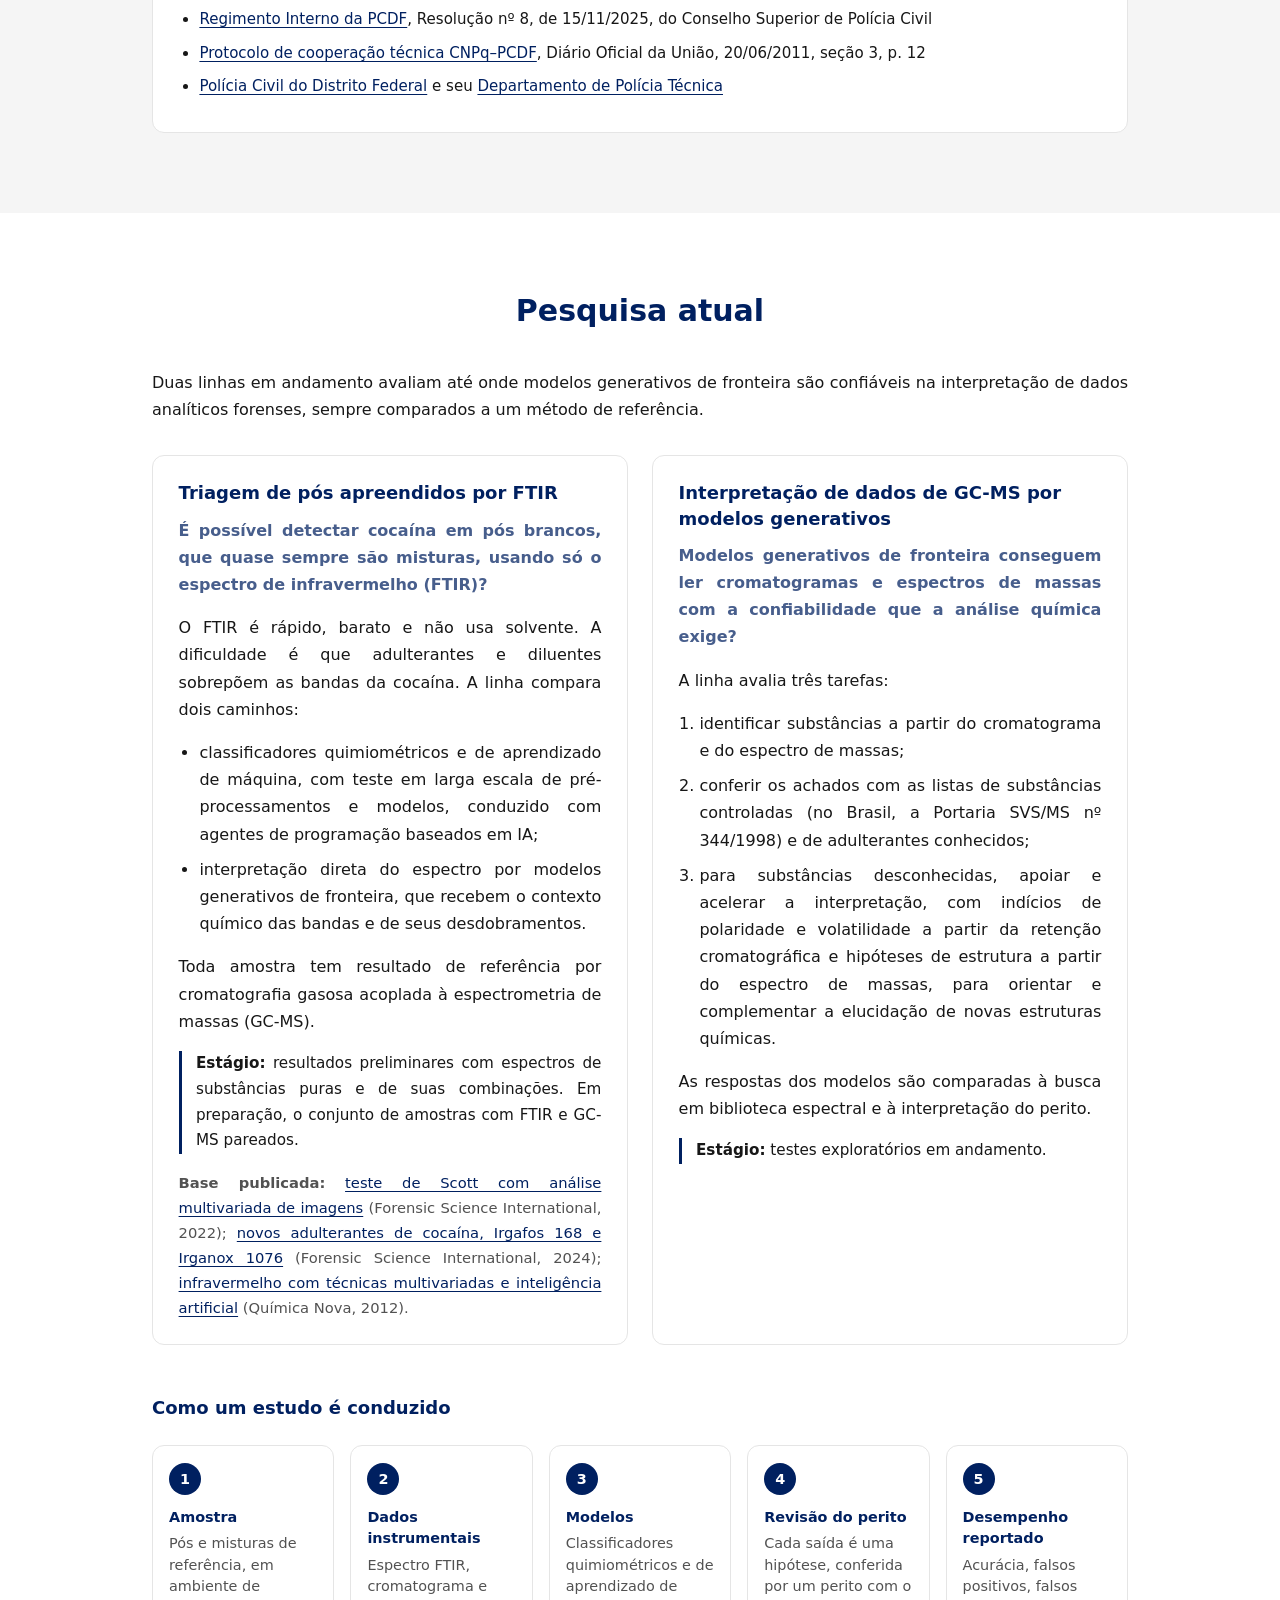
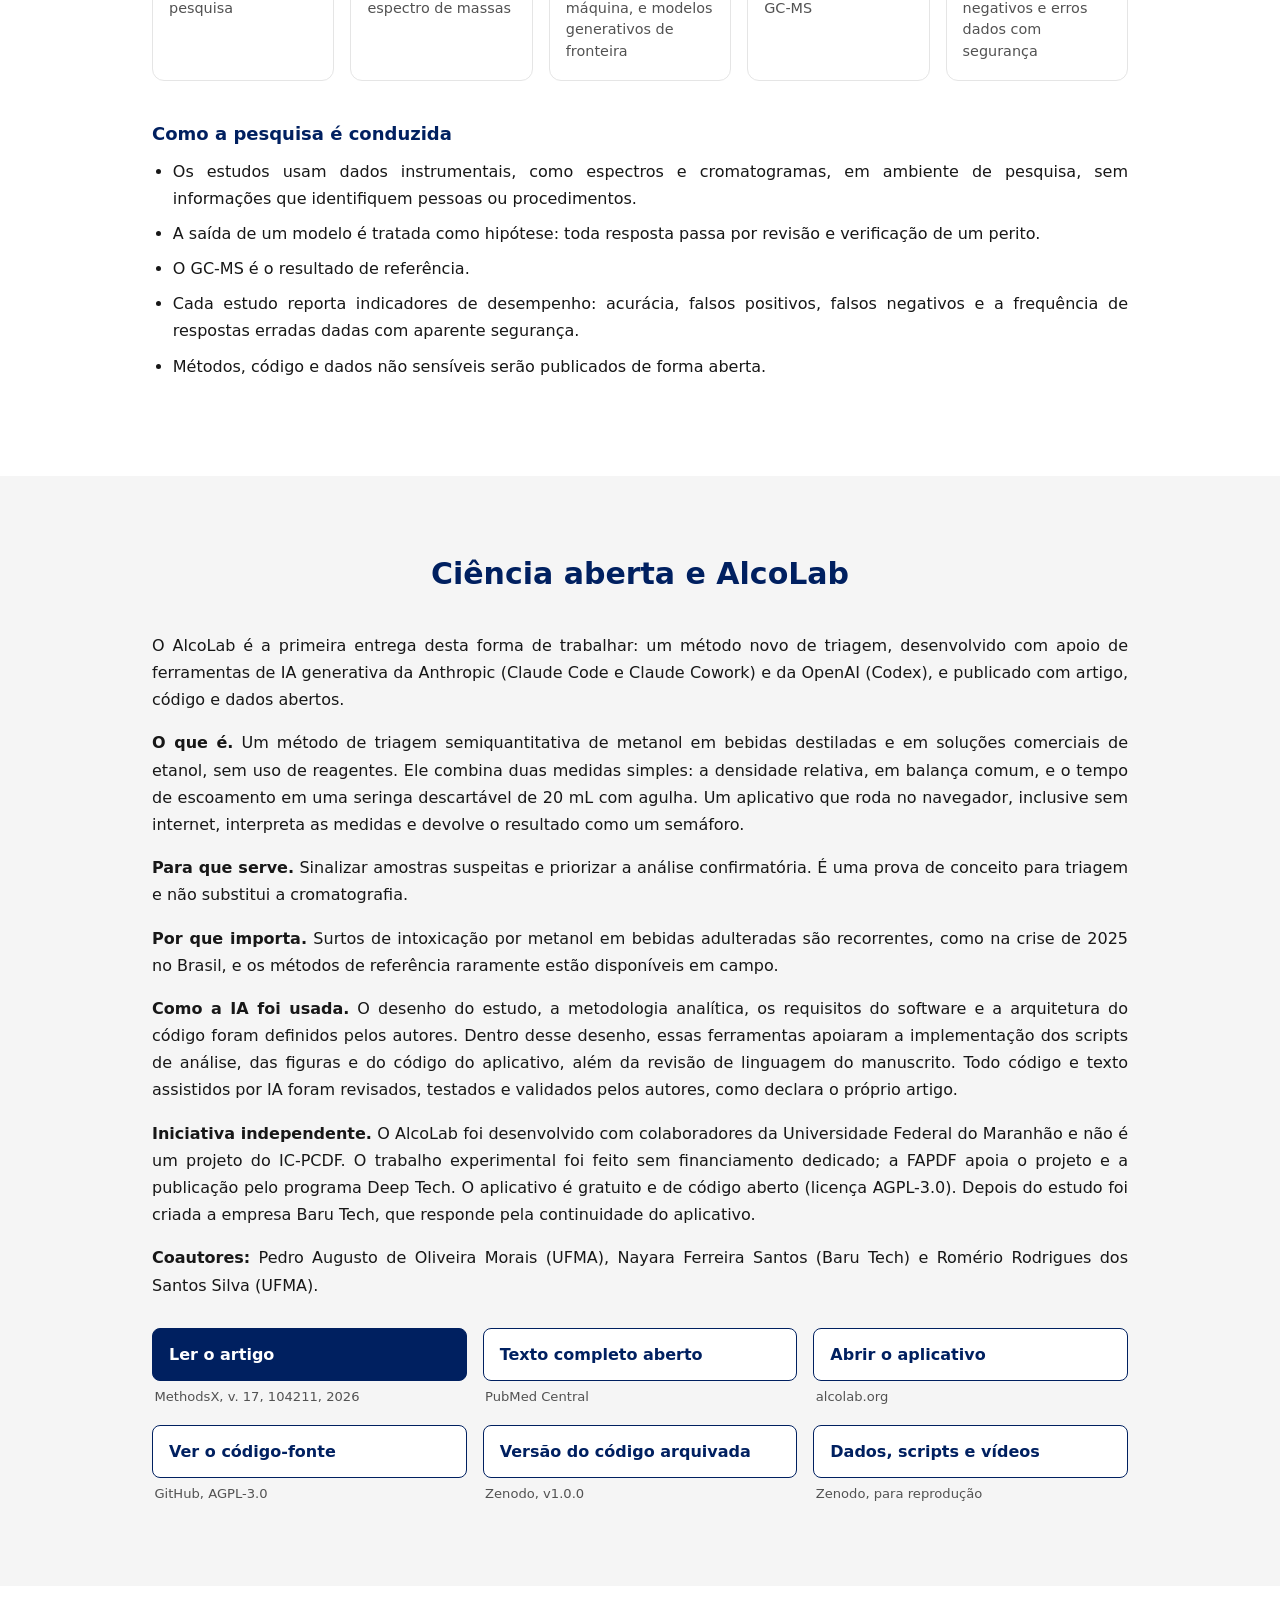
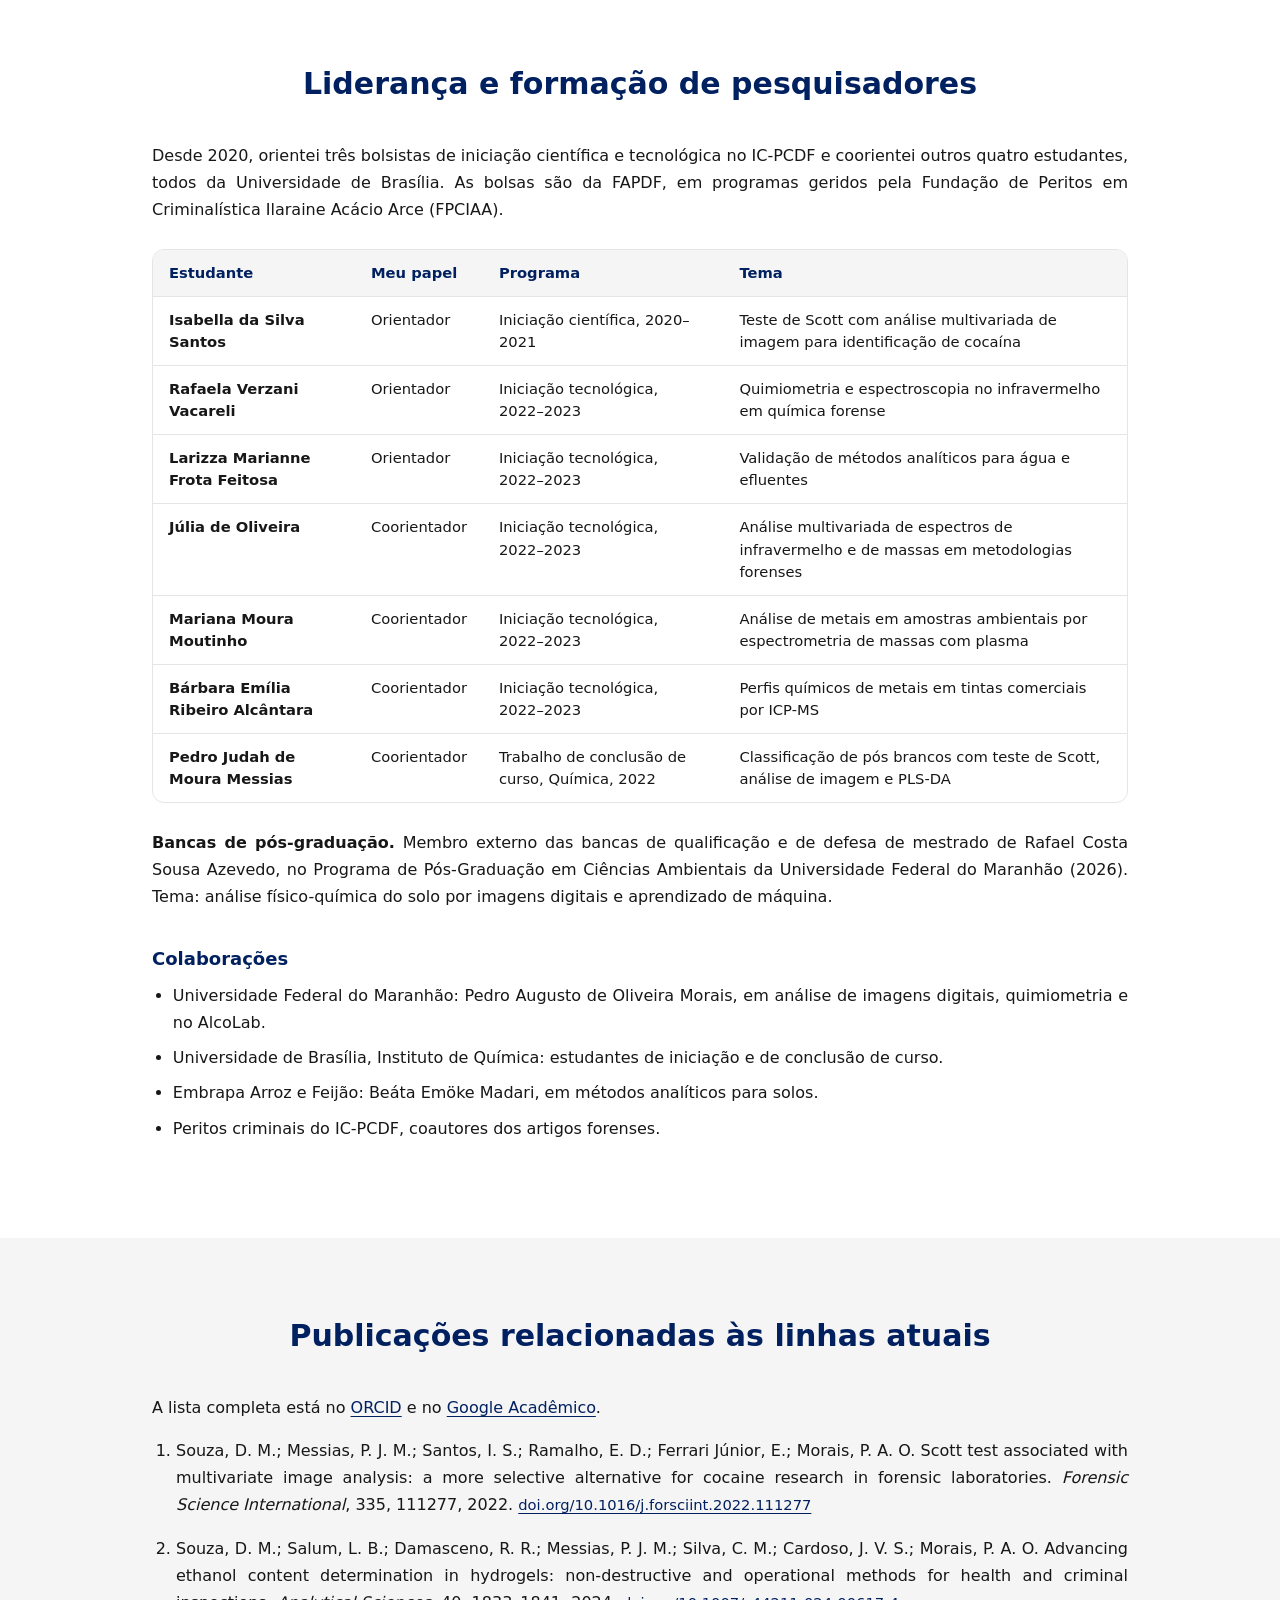
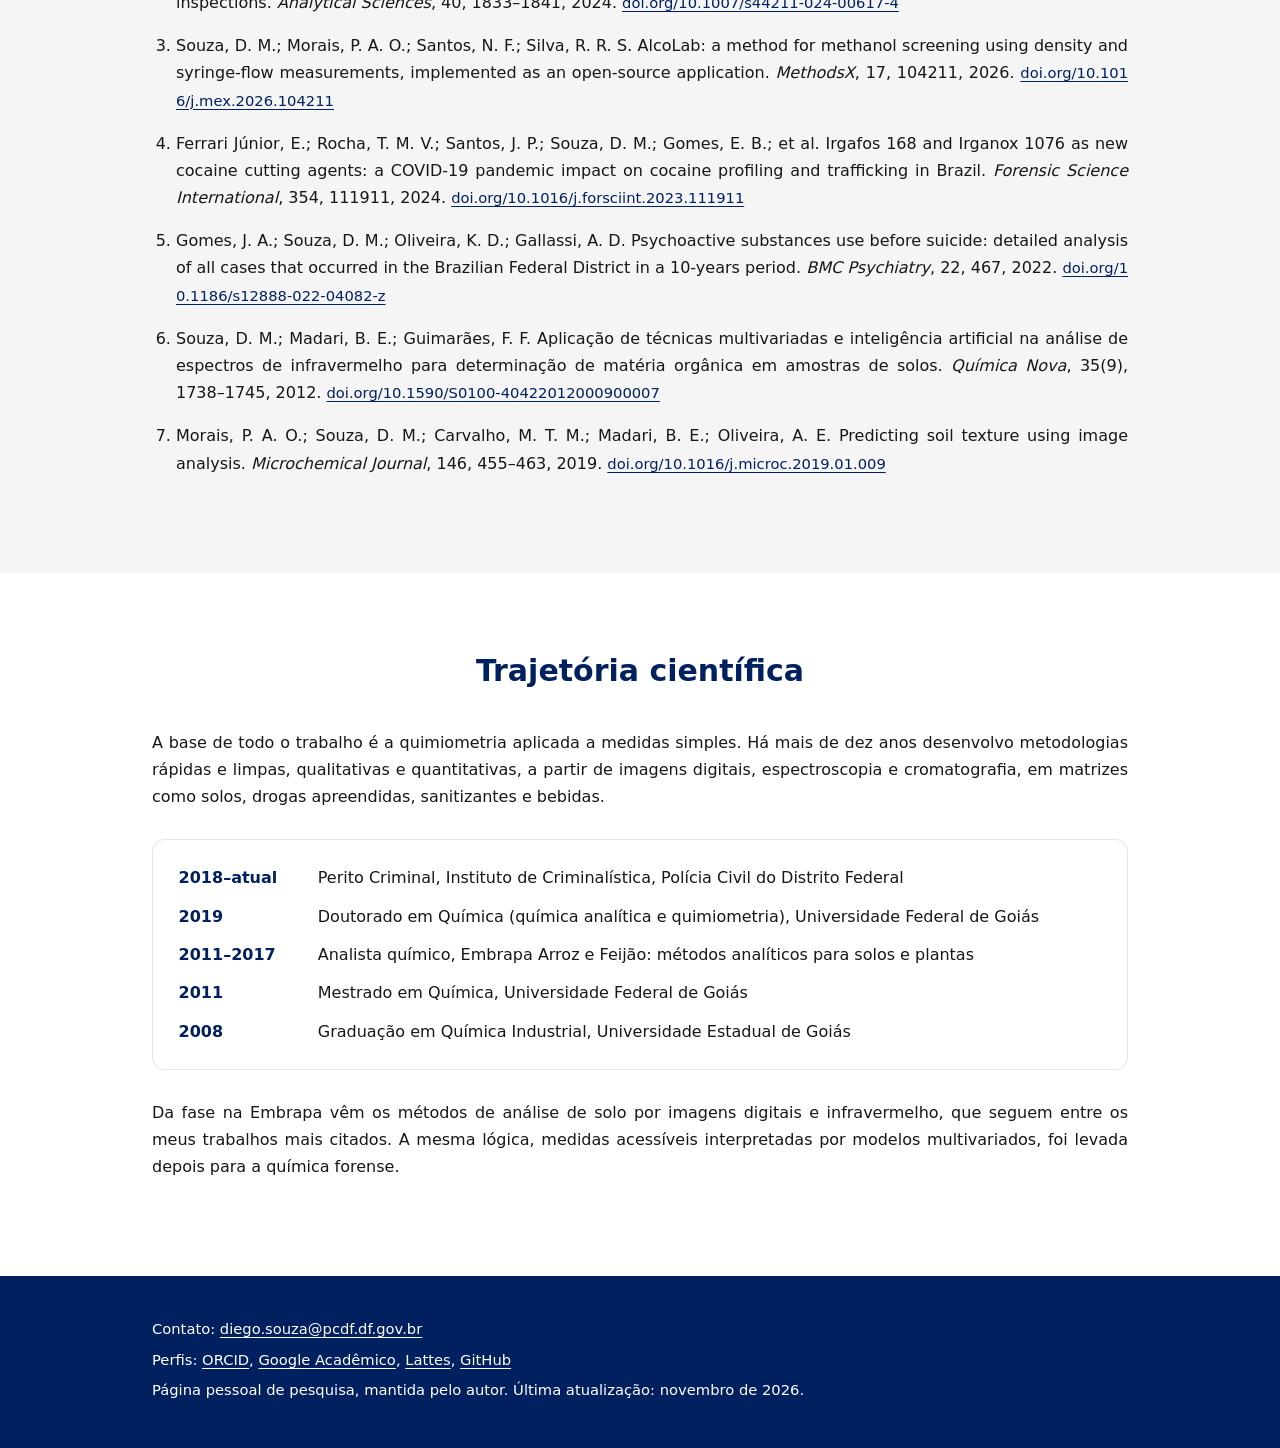
==== commit d38d2e17: "Redesign: alcolab.org visual language, alternating bands, retractable menu, justified text, new illu" ====
--- a/pt.html
+++ b/pt.html
@@ -14,20 +14,28 @@
 <meta property="og:description" content="Métodos analíticos rápidos e de baixo custo para química forense e saúde pública, com espectroscopia, quimiometria e modelos generativos.">
 <meta property="og:url" content="https://diegoanapolis.github.io/pt.html">
 <meta property="og:image" content="https://diegoanapolis.github.io/diego-mendes-de-souza.jpg">
-<link rel="icon" href="data:image/svg+xml,%3Csvg xmlns='http://www.w3.org/2000/svg' viewBox='0 0 32 32'%3E%3Crect width='32' height='32' rx='6' fill='%230f4c6e'/%3E%3Cpath d='M4 22h6l3-13 4 17 3-9 2 5h6' fill='none' stroke='%23fff' stroke-width='2.4' stroke-linejoin='round' stroke-linecap='round'/%3E%3C/svg%3E">
-<link rel="stylesheet" href="style.css">
+<link rel="icon" href="data:image/svg+xml,%3Csvg xmlns='http://www.w3.org/2000/svg' viewBox='0 0 32 32'%3E%3Crect width='32' height='32' rx='6' fill='%23002060'/%3E%3Cpath d='M4 22h6l3-13 4 17 3-9 2 5h6' fill='none' stroke='%23fff' stroke-width='2.4' stroke-linejoin='round' stroke-linecap='round'/%3E%3C/svg%3E">
+<link rel="stylesheet" href="style.css?v=3">
 </head>
 <body>
 <a class="skip" href="#sobre">Ir para o conteúdo</a>
-<div class="shell">
-
-<div class="bar">
-  <span>Pesquisa em química forense, IC-PCDF, Brasil</span>
-  <a href="./" lang="en" hreflang="en">English</a>
-</div>
-
-<header class="hero">
-  <div>
+<div class="bar"><div class="wrap bar-in">
+  <details class="menu"><summary><span class="burger" aria-hidden="true"></span>Seções</summary><nav aria-label="Seções"><ul>
+    <li><a href="#sobre">Apresentação</a></li>
+    <li><a href="#pesquisa">Pesquisa atual</a></li>
+    <li><a href="#alcolab">Ciência aberta e AlcoLab</a></li>
+    <li><a href="#formacao">Liderança e formação</a></li>
+    <li><a href="#publicacoes">Publicações</a></li>
+    <li><a href="#trajetoria">Trajetória</a></li>
+  </ul></nav></details>
+  <span class="bar-title">Pesquisa em química forense, IC-PCDF, Brasil</span>
+  <a class="lang" href="./" lang="en" hreflang="en">English</a>
+</div></div>
+
+
+
+<header class="hero"><div class="wrap hero-grid">
+  <div class="hero-text">
     <h1>Diego Mendes de Souza</h1>
     <p class="role">Perito Criminal e pesquisador em química forense</p>
     <p class="affil">Instituto de Criminalística, Departamento de Polícia Técnica, Polícia Civil do Distrito Federal (IC-PCDF), Brasília, Brasil</p>
@@ -40,29 +48,15 @@
       <li><a href="mailto:diego.souza@pcdf.df.gov.br">diego.souza@pcdf.df.gov.br</a></li>
     </ul>
   </div>
-  <div class="photo"><img class="portrait" src="diego-mendes-de-souza.jpg" width="560" height="560" alt="Retrato de Diego Mendes de Souza"></div>
-</header>
-
-<svg class="trace" viewBox="0 0 1000 60" preserveAspectRatio="none" aria-hidden="true"><path d="M0 12 L60 12 C80 12 86 13 92 30 C98 13 104 12 130 12 L210 13 C222 13 226 16 232 48 C238 16 244 14 262 14 C272 14 276 20 281 36 C286 20 292 14 310 14 L420 13 C432 13 438 18 446 54 C452 22 456 30 462 44 C468 20 476 14 500 14 L560 14 C570 14 574 20 580 40 C586 24 590 26 596 46 C602 22 610 15 640 15 L700 15 C708 15 712 22 718 50 C724 26 728 22 734 34 C740 20 748 16 770 16 C782 16 786 26 792 42 C798 24 806 17 830 17 L880 16 C888 16 892 24 897 38 C902 24 908 17 930 16 L1000 15" fill="none" stroke="currentColor" stroke-width="1.6" vector-effect="non-scaling-stroke"/></svg>
-
-<div class="layout">
-<nav class="toc" aria-label="Seções">
-  <ul>
-    <li><a href="#sobre">Apresentação</a></li>
-    <li><a href="#pesquisa">Pesquisa atual</a></li>
-    <li><a href="#alcolab">Ciência aberta e AlcoLab</a></li>
-    <li><a href="#formacao">Liderança e formação</a></li>
-    <li><a href="#publicacoes">Publicações</a></li>
-    <li><a href="#trajetoria">Trajetória</a></li>
-  </ul>
-</nav>
+  <div class="hero-side"><img class="portrait" src="diego-mendes-de-souza.jpg" width="560" height="560" alt="Retrato de Diego Mendes de Souza"></div>
+</div></header>
 
 <main>
 
-<section id="sobre">
+<section id="sobre"><div class="wrap">
   <h2>Apresentação</h2>
-  <p>Sou perito criminal da Polícia Civil do Distrito Federal desde 2018 e doutor em Química pela Universidade Federal de Goiás. No Instituto de Criminalística, lidero linhas de pesquisa aplicada que partem de um problema analítico recorrente: identificar e quantificar substâncias em misturas com rapidez, baixo custo e pouco resíduo.</p>
-  <p>Esta página apresenta essas linhas, os resultados já publicados e os estudantes e colaboradores que participam delas.</p>
+  <div class="intro"><div><p>Sou perito criminal da Polícia Civil do Distrito Federal desde 2018 e doutor em Química pela Universidade Federal de Goiás. No Instituto de Criminalística, lidero linhas de pesquisa aplicada que partem de um problema analítico recorrente: identificar e quantificar substâncias em misturas com rapidez, baixo custo e pouco resíduo.</p>
+  <p>Esta página apresenta essas linhas, os resultados já publicados e os estudantes e colaboradores que participam delas.</p></div><figure class="chem"><img src="fig-chemometrics.svg" width="320" height="290" loading="lazy" alt="Ilustração: três espectros sobrepostos e um diagrama de matrizes de sua decomposição multivariada"><figcaption>Ilustração: espectros sobrepostos de uma mistura e sua decomposição multivariada, X = TP<sup>T</sup> + E.</figcaption></figure></div>
 
   <aside class="basis">
     <h3>Base institucional da pesquisa</h3>
@@ -73,9 +67,9 @@
       <li><a href="https://www.pcdf.df.gov.br">Polícia Civil do Distrito Federal</a> e seu <a href="https://www.pcdf.df.gov.br/unidades-policiais/policia-tecnica/index.html">Departamento de Polícia Técnica</a></li>
     </ul>
   </aside>
-</section>
-
-<section id="pesquisa">
+</div></section>
+
+<section id="pesquisa"><div class="wrap">
   <h2>Pesquisa atual</h2>
   <p>Duas linhas em andamento avaliam até onde modelos generativos de fronteira são confiáveis na interpretação de dados analíticos forenses, sempre comparados a um método de referência.</p>
 
@@ -107,16 +101,11 @@
     </article>
   </div>
 
-  <figure>
+  <figure class="study">
     <figcaption>Como um estudo é conduzido</figcaption>
     <ol class="flow">
       <li><b>Amostra</b><span>Pós e misturas de referência, em ambiente de pesquisa</span></li>
       <li><b>Dados instrumentais</b><span>Espectro FTIR, cromatograma e espectro de massas</span>
-        <div class="plots" aria-hidden="true">
-          <svg viewBox="0 0 120 48" preserveAspectRatio="none"><path d="M2 10 C12 10 16 12 20 30 S26 10 34 10 S44 12 48 38 S54 12 60 14 S68 40 74 40 S80 16 88 22 S96 44 102 30 S112 16 118 14" fill="none" stroke="currentColor" stroke-width="1.6" vector-effect="non-scaling-stroke"/></svg>
-          <svg viewBox="0 0 120 48" preserveAspectRatio="none"><path d="M2 44 L18 44 C22 44 23 8 26 8 C29 8 30 44 34 44 L52 44 C55 44 56 26 58 26 C60 26 61 44 64 44 L84 44 C87 44 88 16 91 16 C94 16 95 44 98 44 L118 44" fill="none" stroke="currentColor" stroke-width="1.6" vector-effect="non-scaling-stroke"/></svg>
-          <svg viewBox="0 0 120 48" preserveAspectRatio="none"><path d="M2 44 H118 M12 44 V30 M24 44 V14 M34 44 V34 M46 44 V4 M60 44 V26 M72 44 V18 M82 44 V8 M96 44 V36 M108 44 V24" fill="none" stroke="currentColor" stroke-width="1.6" vector-effect="non-scaling-stroke"/></svg>
-        </div>
       </li>
       <li><b>Modelos</b><span>Classificadores quimiométricos e de aprendizado de máquina, e modelos generativos de fronteira</span></li>
       <li><b>Revisão do perito</b><span>Cada saída é uma hipótese, conferida por um perito com o GC-MS</span></li>
@@ -132,9 +121,9 @@
     <li>Cada estudo reporta indicadores de desempenho: acurácia, falsos positivos, falsos negativos e a frequência de respostas erradas dadas com aparente segurança.</li>
     <li>Métodos, código e dados não sensíveis serão publicados de forma aberta.</li>
   </ul>
-</section>
-
-<section id="alcolab">
+</div></section>
+
+<section id="alcolab"><div class="wrap">
   <h2>Ciência aberta e AlcoLab</h2>
   <p>O AlcoLab é a primeira entrega desta forma de trabalhar: um método novo de triagem, desenvolvido com apoio de ferramentas de IA generativa da Anthropic (Claude Code e Claude Cowork) e da OpenAI (Codex), e publicado com artigo, código e dados abertos.</p>
   <p><strong>O que é.</strong> Um método de triagem semiquantitativa de metanol em bebidas destiladas e em soluções comerciais de etanol, sem uso de reagentes. Ele combina duas medidas simples: a densidade relativa, em balança comum, e o tempo de escoamento em uma seringa descartável de 20 mL com agulha. Um aplicativo que roda no navegador, inclusive sem internet, interpreta as medidas e devolve o resultado como um semáforo.</p>
@@ -151,9 +140,9 @@
     <li><a href="https://doi.org/10.5281/zenodo.20573733">Versão do código arquivada</a><small>Zenodo, v1.0.0</small></li>
     <li><a href="https://doi.org/10.5281/zenodo.20574038">Dados, scripts e vídeos</a><small>Zenodo, para reprodução</small></li>
   </ul>
-</section>
-
-<section id="formacao">
+</div></section>
+
+<section id="formacao"><div class="wrap">
   <h2>Liderança e formação de pesquisadores</h2>
   <p>Desde 2020, orientei três bolsistas de iniciação científica e tecnológica no IC-PCDF e coorientei outros quatro estudantes, todos da Universidade de Brasília. As bolsas são da FAPDF, em programas geridos pela Fundação de Peritos em Criminalística Ilaraine Acácio Arce (FPCIAA).</p>
   <div class="scroll">
@@ -178,9 +167,9 @@
     <li>Embrapa Arroz e Feijão: Beáta Emöke Madari, em métodos analíticos para solos.</li>
     <li>Peritos criminais do IC-PCDF, coautores dos artigos forenses.</li>
   </ul>
-</section>
-
-<section id="publicacoes">
+</div></section>
+
+<section id="publicacoes"><div class="wrap">
   <h2>Publicações relacionadas às linhas atuais</h2>
   <p>A lista completa está no <a href="https://orcid.org/0000-0002-3634-971X">ORCID</a> e no <a href="https://scholar.google.com/citations?user=AadFvX4AAAAJ">Google Acadêmico</a>.</p>
   <ol class="pubs">
@@ -192,9 +181,9 @@
     <li>Souza, D. M.; Madari, B. E.; Guimarães, F. F. Aplicação de técnicas multivariadas e inteligência artificial na análise de espectros de infravermelho para determinação de matéria orgânica em amostras de solos. <i>Química Nova</i>, 35(9), 1738–1745, 2012. <a href="https://doi.org/10.1590/S0100-40422012000900007">doi.org/10.1590/S0100-40422012000900007</a></li>
     <li>Morais, P. A. O.; Souza, D. M.; Carvalho, M. T. M.; Madari, B. E.; Oliveira, A. E. Predicting soil texture using image analysis. <i>Microchemical Journal</i>, 146, 455–463, 2019. <a href="https://doi.org/10.1016/j.microc.2019.01.009">doi.org/10.1016/j.microc.2019.01.009</a></li>
   </ol>
-</section>
-
-<section id="trajetoria">
+</div></section>
+
+<section id="trajetoria"><div class="wrap">
   <h2>Trajetória científica</h2>
   <p>A base de todo o trabalho é a quimiometria aplicada a medidas simples. Há mais de dez anos desenvolvo metodologias rápidas e limpas, qualitativas e quantitativas, a partir de imagens digitais, espectroscopia e cromatografia, em matrizes como solos, drogas apreendidas, sanitizantes e bebidas.</p>
   <dl class="path">
@@ -205,17 +194,15 @@
     <dt>2008</dt><dd>Graduação em Química Industrial, Universidade Estadual de Goiás</dd>
   </dl>
   <p>Da fase na Embrapa vêm os métodos de análise de solo por imagens digitais e infravermelho, que seguem entre os meus trabalhos mais citados. A mesma lógica, medidas acessíveis interpretadas por modelos multivariados, foi levada depois para a química forense.</p>
-</section>
+</div></section>
 
 </main>
-</div>
-
-<footer>
+
+<footer><div class="wrap">
   <p>Contato: <a href="mailto:diego.souza@pcdf.df.gov.br">diego.souza@pcdf.df.gov.br</a></p>
   <p>Perfis: <a href="https://orcid.org/0000-0002-3634-971X">ORCID</a>, <a href="https://scholar.google.com/citations?user=AadFvX4AAAAJ">Google Acadêmico</a>, <a href="http://lattes.cnpq.br/0770100573786119">Lattes</a>, <a href="https://github.com/diegoanapolis">GitHub</a></p>
   <p>Página pessoal de pesquisa, mantida pelo autor. Última atualização: novembro de 2026.</p>
-</footer>
-
-</div>
+</div></footer>
+<script>(function(){var m=document.querySelector(".menu");if(!m)return;m.addEventListener("click",function(e){if(e.target.closest("nav a"))m.removeAttribute("open")});document.addEventListener("click",function(e){if(m.open&&!m.contains(e.target))m.removeAttribute("open")});document.addEventListener("keydown",function(e){if(e.key==="Escape")m.removeAttribute("open")})})();</script>
 </body>
 </html>
--- a/style.css
+++ b/style.css
@@ -1,130 +1,133 @@
-/* Research page of Diego Mendes de Souza. Plain CSS, no external requests. */
+/* Research page of Diego Mendes de Souza. Visual language adapted from alcolab.org. */
 :root{
-  --paper:#fbfcfd; --ink:#17212b; --muted:#566573; --rule:#d7dee4;
-  --prussian:#0f4c6e; --scott:#1389a8; --reagent:#b03a69; --tint:#eef4f7;
-  --serif:"Iowan Old Style","Palatino Linotype",Palatino,"Book Antiqua",Georgia,serif;
-  --sans:"Segoe UI",system-ui,-apple-system,"Helvetica Neue",Arial,sans-serif;
+  --bg:#ffffff; --alt:#f5f5f5; --fg:#171717; --muted:#525252; --rule:#e5e5e5;
+  --brand:#002060; --brand-soft:rgba(0,32,96,.72); --title:#002060; --link:#002060;
+  --card:#ffffff; --btn-bg:#002060; --btn-fg:#ffffff; --foot-bg:#002060; --foot-fg:#ffffff;
+  --font:ui-sans-serif,system-ui,-apple-system,"Segoe UI",Roboto,"Helvetica Neue",Arial,sans-serif;
 }
 @media (prefers-color-scheme:dark){
-  :root{--paper:#0f1a22; --ink:#e6edf2; --muted:#a3b3bf; --rule:#2b3b47;
-        --prussian:#8fcbe8; --scott:#55bcd8; --reagent:#e891b5; --tint:#162630}
+  :root{--bg:#0a0a0a; --alt:#1a2332; --fg:#ffffff; --muted:#cbd5e1; --rule:#475569;
+        --brand:#3b82f6; --brand-soft:#93c5fd; --title:#93c5fd; --link:#93c5fd;
+        --card:#1e293b; --btn-bg:#2563eb; --btn-fg:#ffffff; --foot-bg:#0f1b33; --foot-fg:#ffffff}
 }
 *{box-sizing:border-box}
-html{scroll-behavior:smooth;-webkit-text-size-adjust:100%;scroll-padding-top:1.5rem}
+html{scroll-behavior:smooth;-webkit-text-size-adjust:100%;scroll-padding-top:4.5rem}
 @media (prefers-reduced-motion:reduce){html{scroll-behavior:auto}}
-body{margin:0;background:var(--paper);color:var(--ink);font:1.0625rem/1.68 var(--serif);text-rendering:optimizeLegibility}
+body{margin:0;background:var(--bg);color:var(--fg);font:1rem/1.7 var(--font);-webkit-font-smoothing:antialiased}
 img,svg{max-width:100%}
-a{color:var(--prussian);text-underline-offset:.18em;text-decoration-thickness:.06em}
-a:hover{color:var(--scott)}
-:focus-visible{outline:2px solid var(--scott);outline-offset:3px;border-radius:2px}
+a{color:var(--link);text-underline-offset:.18em}
+:focus-visible{outline:2px solid var(--brand);outline-offset:3px;border-radius:4px}
 .skip{position:absolute;left:-999rem}
-.skip:focus{left:1rem;top:1rem;z-index:20;background:var(--paper);padding:.5rem .8rem}
-.shell{max-width:68rem;margin:0 auto;padding:0 1.5rem}
+.skip:focus{left:1rem;top:1rem;z-index:50;background:var(--bg);padding:.5rem .8rem}
+.wrap{max-width:64rem;margin:0 auto;padding:0 1.5rem}
+p,li,dd{text-align:justify;hyphens:auto;-webkit-hyphens:auto}
+p{margin:0 0 1rem}
+ul,ol{margin:0 0 1rem;padding-left:1.3rem}
+li{margin:0 0 .5rem}
+strong{font-weight:600}
+figure{margin:0}
 
-/* top bar */
-.bar{display:flex;justify-content:space-between;align-items:baseline;gap:1rem;padding:1.1rem 0;font:500 .9rem/1.3 var(--sans);color:var(--muted)}
-.bar a{font-weight:600}
+/* top bar with retractable menu */
+.bar{position:sticky;top:0;z-index:30;background:var(--bg);border-bottom:1px solid var(--rule)}
+.bar-in{display:flex;align-items:center;gap:1rem;height:3.5rem}
+.bar-title{flex:1;font-weight:600;font-size:.9rem;color:var(--muted);white-space:nowrap;overflow:hidden;text-overflow:ellipsis}
+.lang{font-weight:600;font-size:.9rem;text-decoration:none;border:1.5px solid var(--brand);color:var(--title);padding:.35rem .85rem;border-radius:.5rem}
+.lang:hover{background:var(--btn-bg);color:var(--btn-fg);border-color:var(--btn-bg)}
+.menu{position:relative}
+.menu summary{list-style:none;cursor:pointer;display:flex;align-items:center;gap:.6rem;font-weight:600;font-size:.92rem;color:var(--title);padding:.42rem .85rem;border:1.5px solid var(--rule);border-radius:.5rem;user-select:none}
+.menu summary::-webkit-details-marker{display:none}
+.menu[open] summary{border-color:var(--brand)}
+.burger,.burger::before,.burger::after{display:block;width:1.05rem;height:2px;background:currentColor;border-radius:2px}
+.burger{position:relative}
+.burger::before,.burger::after{content:"";position:absolute;left:0}
+.burger::before{top:-.36rem}
+.burger::after{top:.36rem}
+.menu nav{position:absolute;top:calc(100% + .6rem);left:0;min-width:17rem;background:var(--card);border:1px solid var(--rule);border-radius:.75rem;box-shadow:0 14px 34px rgba(0,0,0,.16);padding:.5rem}
+.menu ul{list-style:none;margin:0;padding:0}
+.menu li{margin:0;text-align:left}
+.menu nav a{display:block;padding:.62rem .85rem;border-radius:.5rem;text-decoration:none;color:var(--fg);font-weight:500}
+.menu nav a:hover{background:var(--alt);color:var(--title)}
 
 /* hero */
-.hero{display:grid;grid-template-columns:minmax(0,1fr) 13.5rem;gap:3rem;align-items:start;padding:2.2rem 0 1.4rem}
-.hero h1{font:400 clamp(2.3rem,5.2vw,3.6rem)/1.06 var(--serif);letter-spacing:-.015em;margin:0 0 .9rem;color:var(--prussian)}
-.role{font:600 1.02rem/1.45 var(--sans);margin:0}
-.affil{font:400 .98rem/1.5 var(--sans);color:var(--muted);margin:.2rem 0 0}
-.lead{font-size:1.22rem;line-height:1.55;margin:1.5rem 0 0;max-width:38rem}
-.portrait{width:100%;height:auto;aspect-ratio:1;object-fit:cover;border-radius:4px;display:block}
-.profiles{list-style:none;display:flex;flex-wrap:wrap;gap:.45rem 1.4rem;padding:0;margin:1.6rem 0 0;font:600 .95rem/1.4 var(--sans)}
-.profiles li{margin:0}
-.trace{display:block;width:100%;height:3.2rem;color:var(--scott);margin:.4rem 0 0}
+.hero{background:var(--bg);padding:4.5rem 0}
+.hero-grid{display:grid;grid-template-columns:minmax(0,1fr) 17rem;gap:3.5rem;align-items:center}
+.hero h1{font-size:clamp(2.4rem,5.6vw,3.75rem);line-height:1.05;font-weight:800;letter-spacing:-.02em;color:var(--title);margin:0 0 1rem}
+.role{font-size:1.45rem;line-height:1.3;font-weight:700;color:var(--brand-soft);margin:0 0 .6rem;text-align:left}
+.affil{color:var(--muted);margin:0 0 1.4rem;text-align:left}
+.lead{font-size:1.1rem;margin:0 0 1.7rem}
+.profiles{list-style:none;display:flex;flex-wrap:wrap;gap:.7rem;padding:0;margin:0}
+.profiles li{margin:0;text-align:left}
+.profiles a{display:inline-block;padding:.62rem 1.1rem;border-radius:.5rem;border:1.5px solid var(--brand);color:var(--title);font-weight:600;font-size:.95rem;text-decoration:none}
+.profiles li:first-child a{background:var(--btn-bg);border-color:var(--btn-bg);color:var(--btn-fg)}
+.profiles a:hover{background:var(--btn-bg);border-color:var(--btn-bg);color:var(--btn-fg)}
+.portrait{width:100%;height:auto;aspect-ratio:1;object-fit:cover;border-radius:.75rem;display:block}
 
-/* layout */
-.layout{display:grid;grid-template-columns:11.5rem minmax(0,44rem);gap:3.5rem;padding:2.2rem 0 4rem}
-.toc{position:sticky;top:1.5rem;align-self:start;font:500 .92rem/1.35 var(--sans)}
-.toc ul{list-style:none;margin:0;padding:0;border-left:1px solid var(--rule)}
-.toc li{margin:0}
-.toc a{display:block;padding:.38rem 0 .38rem .9rem;margin-left:-1px;border-left:2px solid transparent;text-decoration:none;color:var(--muted)}
-.toc a:hover{color:var(--prussian);border-left-color:var(--scott)}
+/* content bands */
+main section{padding:5rem 0;background:var(--bg)}
+main section:nth-of-type(odd){background:var(--alt)}
+h2{font-size:1.875rem;line-height:1.2;font-weight:700;color:var(--title);text-align:center;margin:0 0 2.5rem}
+h3{font-size:1.125rem;line-height:1.4;font-weight:600;color:var(--title);margin:2.2rem 0 .7rem}
+.intro{display:grid;grid-template-columns:minmax(0,1fr) 17rem;gap:3.5rem;align-items:center}
+.intro p:last-child{margin-bottom:0}
+.chem img{display:block;width:100%;height:auto}
+.chem figcaption{font-size:.78rem;line-height:1.45;color:var(--muted);margin-top:.6rem}
+.basis,.line{background:var(--card);border:1px solid var(--rule);border-radius:.75rem;padding:1.5rem 1.6rem}
+.basis{margin-top:2.5rem}
+.basis h3,.line h3{margin-top:0}
+.basis ul{font-size:.94rem;margin-bottom:0}
+.basis li{text-align:left}
+.lines{display:grid;grid-template-columns:1fr 1fr;gap:1.5rem;margin:2rem 0}
+.question{font-weight:600;color:var(--brand-soft)}
+.stage{border-left:3px solid var(--brand);padding-left:.9rem;font-size:.95rem}
+.refs{font-size:.92rem;color:var(--muted);margin-bottom:0}
+.study{margin:3rem 0 2.5rem}
+.study figcaption{font-size:1.125rem;font-weight:600;color:var(--title);margin-bottom:1.3rem}
+.flow{list-style:none;counter-reset:step;display:grid;grid-template-columns:repeat(5,1fr);gap:1rem;padding:0;margin:0}
+.flow li{counter-increment:step;margin:0;padding:1.1rem 1rem;border:1px solid var(--rule);border-radius:.75rem;background:var(--card);font-size:.9rem;line-height:1.5;text-align:left;hyphens:manual}
+.flow li::before{content:counter(step);display:flex;align-items:center;justify-content:center;width:2rem;height:2rem;border-radius:50%;background:var(--btn-bg);color:var(--btn-fg);font-weight:700;margin-bottom:.7rem}
+.flow b{display:block;color:var(--title);margin-bottom:.3rem}
+.flow span{color:var(--muted)}
+.links{list-style:none;padding:0;margin:1.8rem 0 0;display:grid;grid-template-columns:repeat(3,1fr);gap:1rem}
+.links li{margin:0;text-align:left}
+.links a{display:block;padding:.75rem 1rem;border-radius:.5rem;border:1.5px solid var(--brand);background:var(--card);color:var(--title);font-weight:600;text-decoration:none}
+.links li:first-child a{background:var(--btn-bg);border-color:var(--btn-bg);color:var(--btn-fg)}
+.links a:hover{background:var(--btn-bg);border-color:var(--btn-bg);color:var(--btn-fg)}
+.links small{display:block;font-size:.82rem;color:var(--muted);margin-top:.35rem;padding-left:.15rem}
+.scroll{overflow-x:auto;margin:1.6rem 0;border:1px solid var(--rule);border-radius:.75rem;background:var(--card)}
+table{border-collapse:collapse;width:100%;font-size:.92rem;line-height:1.5}
+th{text-align:left;font-weight:600;color:var(--title);background:var(--alt);padding:.75rem 1rem;white-space:nowrap}
+td{border-top:1px solid var(--rule);padding:.75rem 1rem;vertical-align:top}
+td:first-child{font-weight:600}
+.pubs{padding-left:1.5rem}
+.pubs li{margin-bottom:1rem}
+.pubs a{font-size:.92rem;word-break:break-all}
+.path{display:grid;grid-template-columns:7.5rem 1fr;gap:.7rem 1.2rem;margin:1.8rem 0;padding:1.5rem 1.6rem;border:1px solid var(--rule);border-radius:.75rem;background:var(--card)}
+.path dt{font-weight:700;color:var(--title)}
+.path dd{margin:0;text-align:left}
 
-section{padding:0 0 2.8rem}
-section + section{border-top:1px solid var(--rule);padding-top:2.6rem}
-h2{font:400 1.85rem/1.2 var(--serif);color:var(--prussian);margin:0 0 1.1rem;letter-spacing:-.01em}
-h3{font:600 1.08rem/1.35 var(--sans);margin:2rem 0 .6rem}
-p{margin:0 0 1rem}
-ul,ol{margin:0 0 1rem;padding-left:1.25rem}
-li{margin:0 0 .45rem}
-strong{font-weight:600}
+footer{background:var(--foot-bg);color:var(--foot-fg);padding:2.5rem 0;font-size:.92rem}
+footer p{margin:0 0 .35rem;text-align:left}
+footer a{color:#ffffff}
 
-/* institutional basis */
-.basis{background:var(--tint);border-left:3px solid var(--prussian);padding:1.2rem 1.4rem 1rem;margin:1.6rem 0 0}
-.basis h3{margin-top:0}
-.basis ul{font:400 .93rem/1.5 var(--sans);margin-bottom:0}
-
-/* research lines */
-.lines{display:grid;grid-template-columns:1fr 1fr;gap:2.4rem;margin:1.6rem 0 .5rem}
-.line{border-top:3px solid var(--scott);padding-top:1rem}
-.line h3{margin-top:0;font-size:1.15rem}
-.question{font-style:italic;font-size:1.14rem;line-height:1.5;color:var(--prussian)}
-.stage{font:400 .93rem/1.5 var(--sans);border-left:3px solid var(--reagent);padding-left:.8rem;margin:1.1rem 0}
-.refs{font:400 .92rem/1.5 var(--sans)}
-
-/* study workflow */
-figure{margin:2.4rem 0 1.4rem}
-figcaption{font:600 1.08rem/1.35 var(--sans);margin-bottom:1.7rem}
-.flow{list-style:none;counter-reset:step;display:grid;grid-template-columns:repeat(5,1fr);padding:0;margin:0;font:400 .88rem/1.45 var(--sans)}
-.flow li{counter-increment:step;margin:0;padding:1.1rem .9rem 0 0;border-top:2px solid var(--prussian);position:relative}
-.flow li::before{content:counter(step);position:absolute;top:-.85rem;left:0;width:1.6rem;height:1.6rem;border-radius:50%;background:var(--prussian);color:var(--paper);font:700 .8rem/1.6rem var(--sans);text-align:center}
-.flow b{display:block;font-size:.95rem;margin:0 0 .25rem}
-.flow span{color:var(--muted)}
-.plots{display:flex;gap:.35rem;margin:.55rem 0 0;color:var(--scott)}
-.plots svg{width:33%;height:1.9rem}
-
-/* link grid */
-.links{list-style:none;padding:0;display:grid;grid-template-columns:1fr 1fr;gap:.7rem 1.5rem;font:600 .95rem/1.4 var(--sans);margin-top:1.2rem}
-.links li{margin:0}
-.links small{display:block;font-weight:400;color:var(--muted);font-size:.84rem}
-
-/* tables */
-.scroll{overflow-x:auto;margin:1.2rem 0 1.4rem}
-table{border-collapse:collapse;width:100%;font:400 .9rem/1.45 var(--sans)}
-th{text-align:left;font-weight:600;border-bottom:2px solid var(--prussian);padding:.5rem .8rem .5rem 0;white-space:nowrap}
-td{border-bottom:1px solid var(--rule);padding:.6rem .8rem .6rem 0;vertical-align:top}
-td:first-child{font-weight:600}
-
-/* publications */
-.pubs{padding-left:1.4rem;font-size:1rem;line-height:1.55}
-.pubs li{margin-bottom:.9rem}
-.pubs a{font:400 .9rem/1.4 var(--sans);word-break:break-all}
-
-/* background */
-.path{display:grid;grid-template-columns:6.5rem 1fr;gap:.55rem 1rem;margin:1.2rem 0 1.4rem;font:400 .95rem/1.5 var(--sans)}
-.path dt{font-weight:600;color:var(--prussian)}
-.path dd{margin:0}
-
-footer{border-top:1px solid var(--rule);padding:1.6rem 0 3rem;font:400 .9rem/1.6 var(--sans);color:var(--muted)}
-footer p{margin:0 0 .3rem}
-
-@media (max-width:60rem){
-  html{scroll-padding-top:4rem}
-  .layout{grid-template-columns:minmax(0,1fr);gap:0;padding-top:0}
-  .toc{top:0;z-index:5;background:var(--paper);margin:0 -1.5rem 1.8rem;padding:0 1.5rem;border-bottom:1px solid var(--rule)}
-  .toc ul{display:flex;gap:1.3rem;overflow-x:auto;border-left:0;white-space:nowrap}
-  .toc a{padding:.8rem 0;border-left:0;margin:0}
-  .toc ul{scrollbar-width:none}
-  .toc ul::-webkit-scrollbar{display:none}
-  table{min-width:38rem}
-  .flow{grid-template-columns:1fr;gap:1.5rem}
-  .flow li{padding-right:0}
-  .plots{max-width:16rem}
-}
-@media (max-width:44rem){
-  body{font-size:1rem}
-  .hero{grid-template-columns:1fr;gap:1.2rem;padding-top:1rem}
-  .photo{order:-1;width:7rem}
-  .lead{font-size:1.1rem}
-  .lines,.links{grid-template-columns:1fr}
-  .path{grid-template-columns:5.2rem 1fr}
+@media (max-width:56rem){
+  .bar-title{visibility:hidden}
+  .hero{padding:2.5rem 0 3rem}
+  .hero-grid{grid-template-columns:1fr;gap:1.5rem}
+  .hero-side{order:-1;width:8.5rem}
+  .role{font-size:1.2rem}
+  .lead{font-size:1.02rem}
+  .profiles a{padding:.55rem .9rem;font-size:.9rem}
+  main section{padding:3.5rem 0}
+  h2{font-size:1.55rem;margin-bottom:1.8rem}
+  .intro{grid-template-columns:1fr;gap:1.8rem}
+  .chem{max-width:19rem;margin:0 auto}
+  .lines,.flow,.links{grid-template-columns:1fr}
+  .basis,.line{padding:1.2rem 1.15rem}
+  table{min-width:40rem}
+  .path{grid-template-columns:5.6rem 1fr;padding:1.2rem 1.15rem}
+  .menu nav{min-width:15rem}
 }
 @media print{
-  .toc,.skip,.bar a{display:none}
-  .layout{display:block;padding:0}
-  a{color:inherit}
+  .bar,.skip{display:none}
+  main section{padding:1.5rem 0;background:#fff}
 }
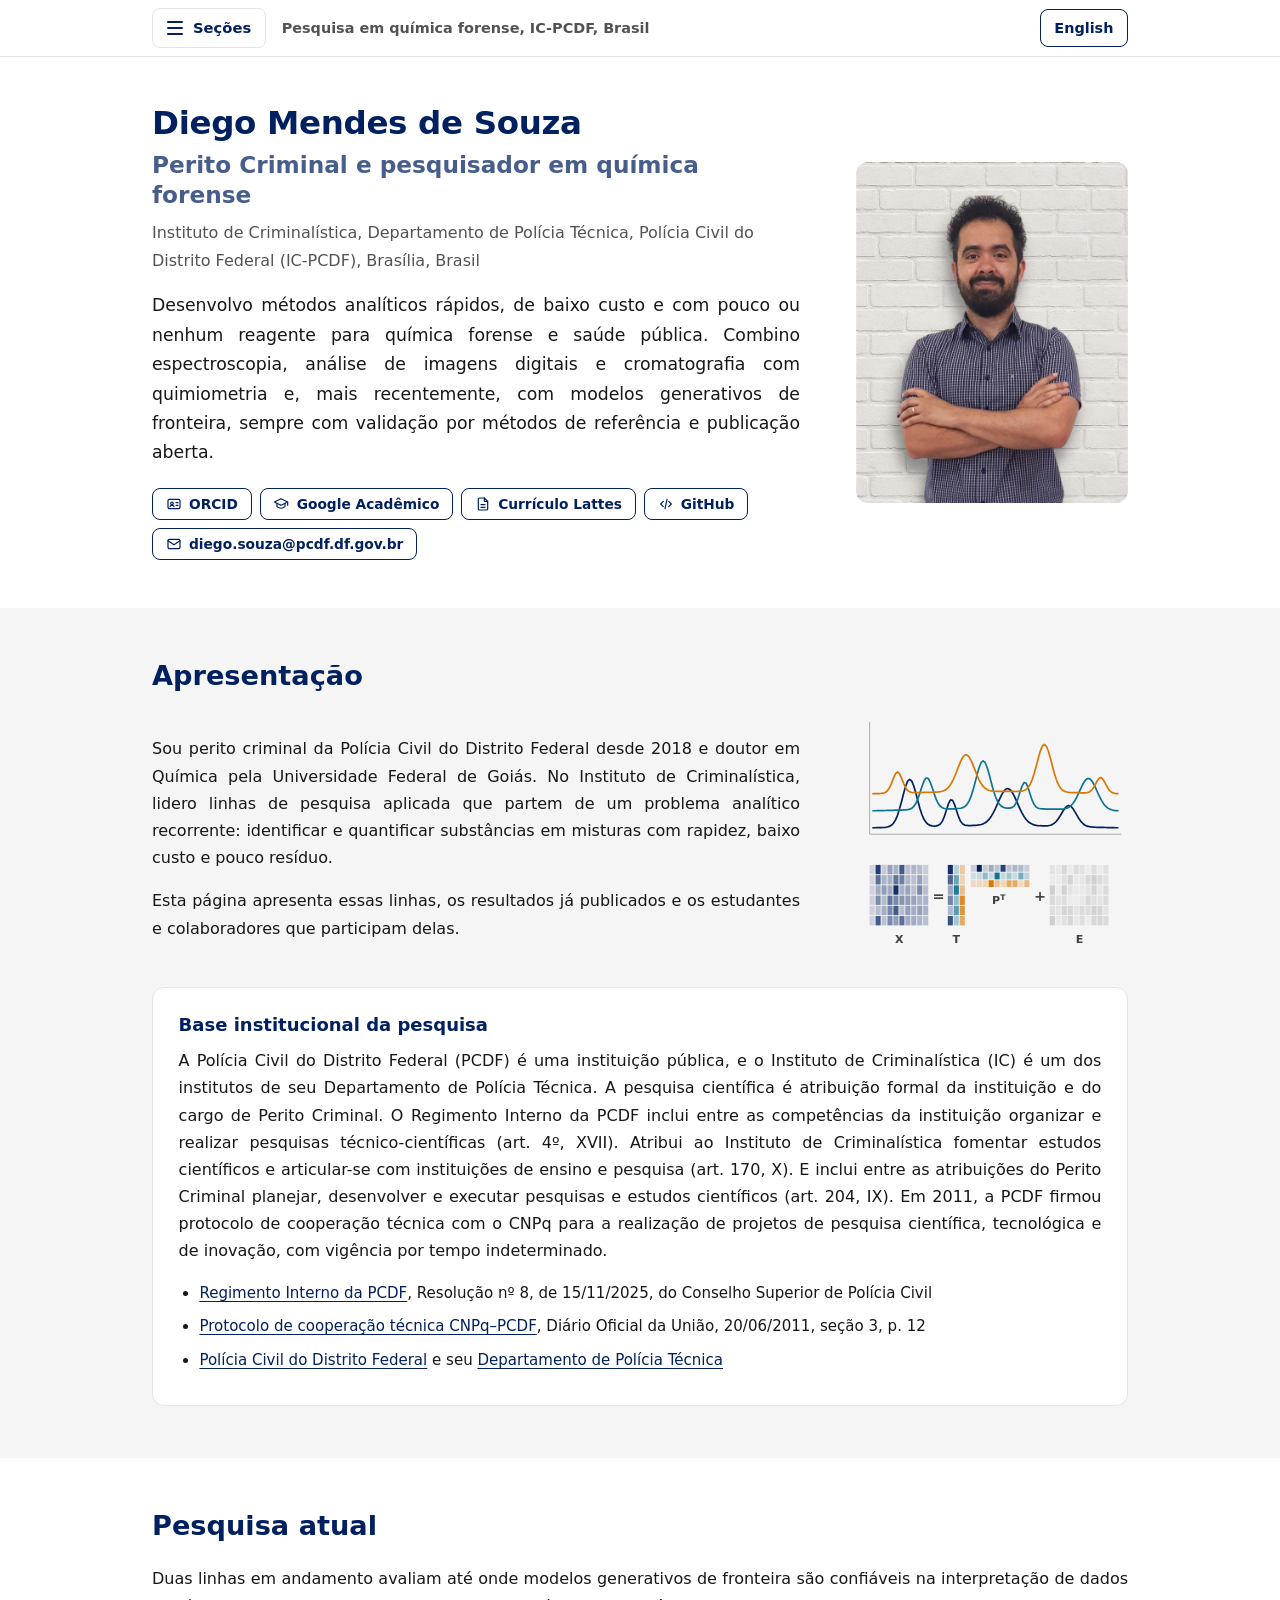
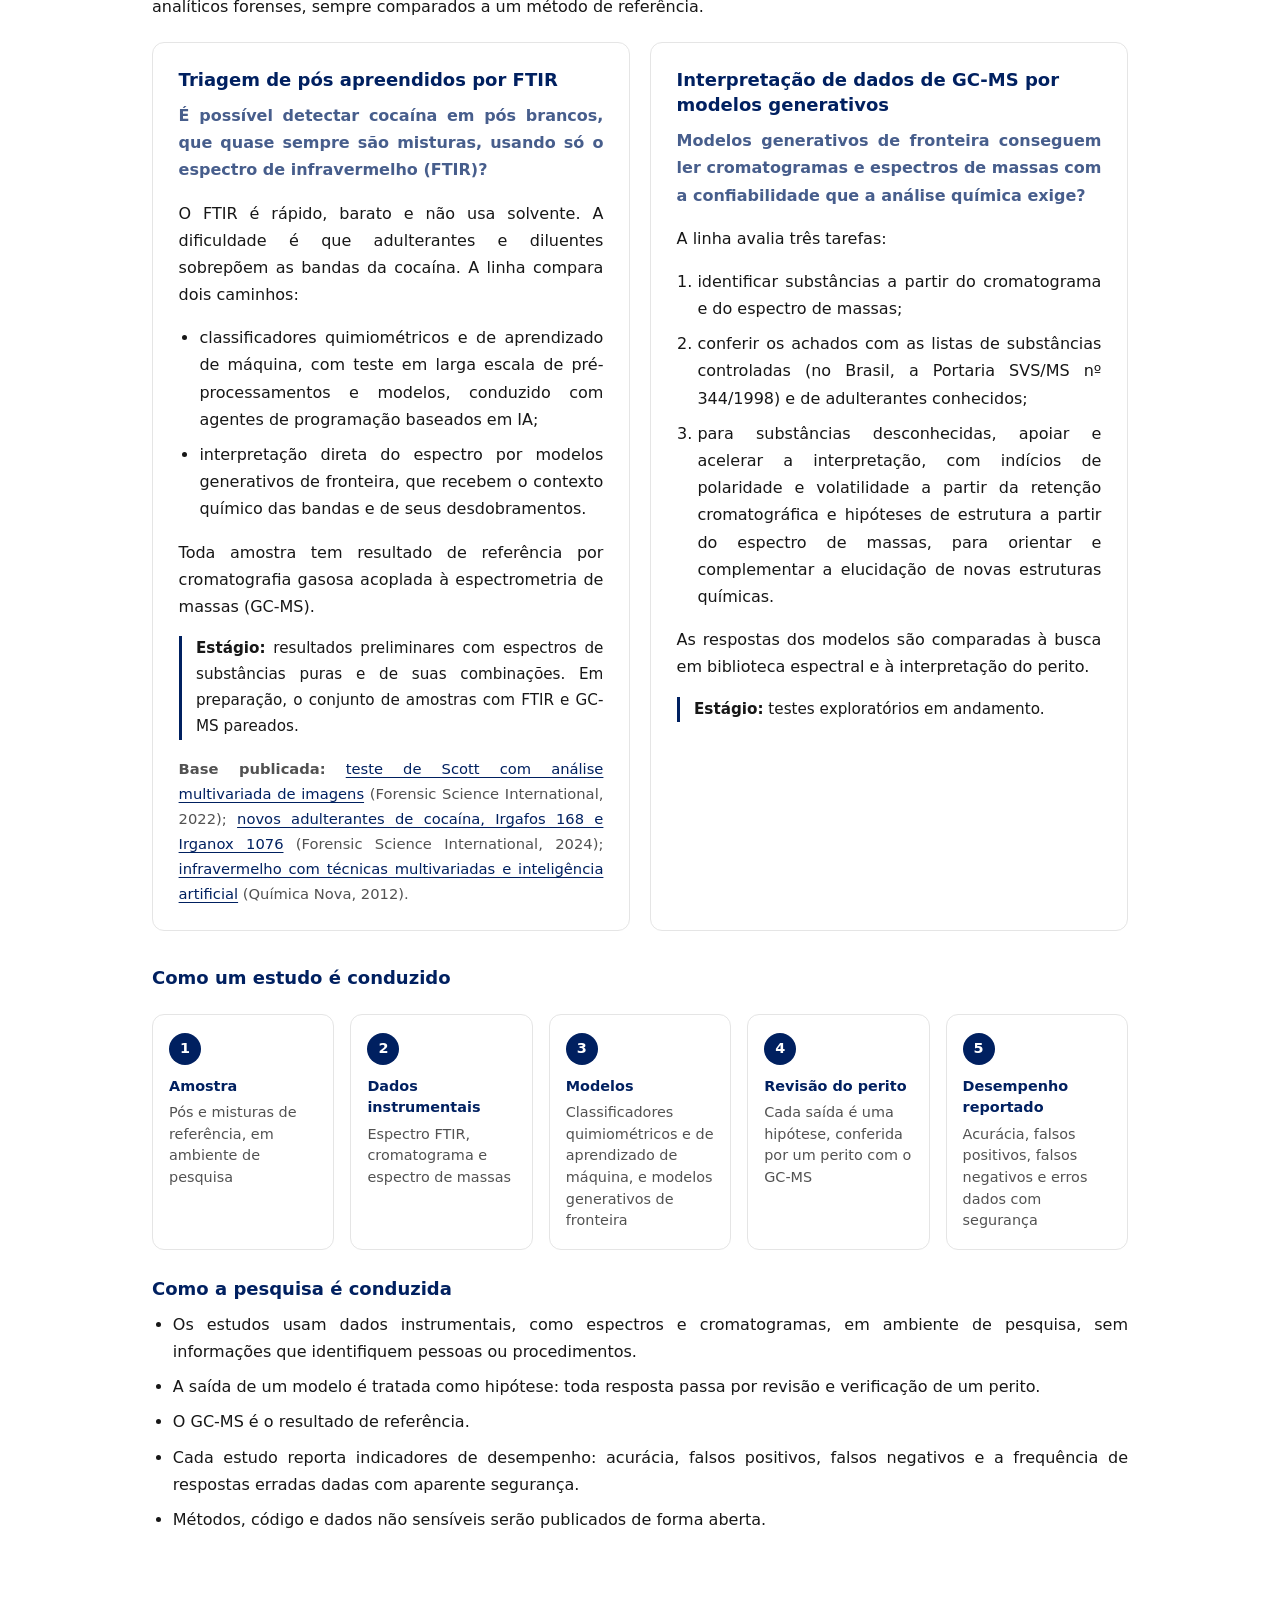
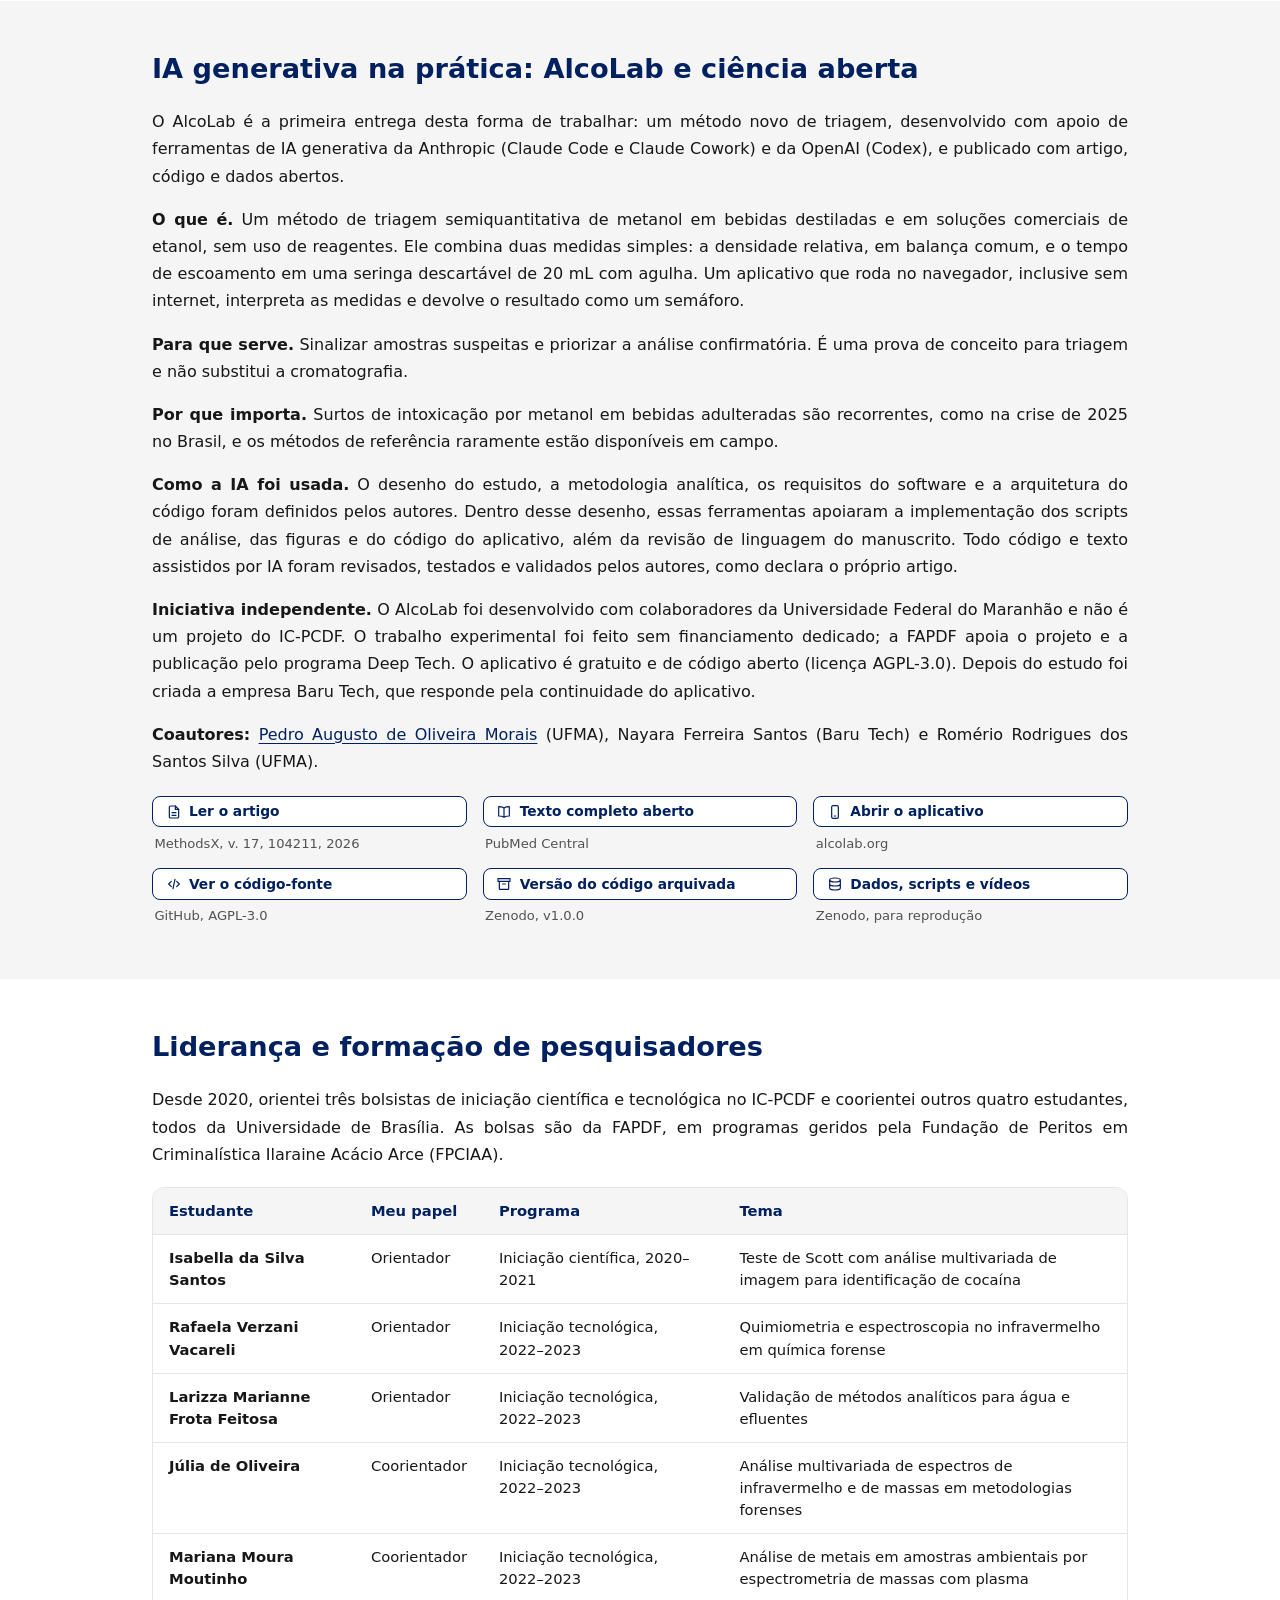
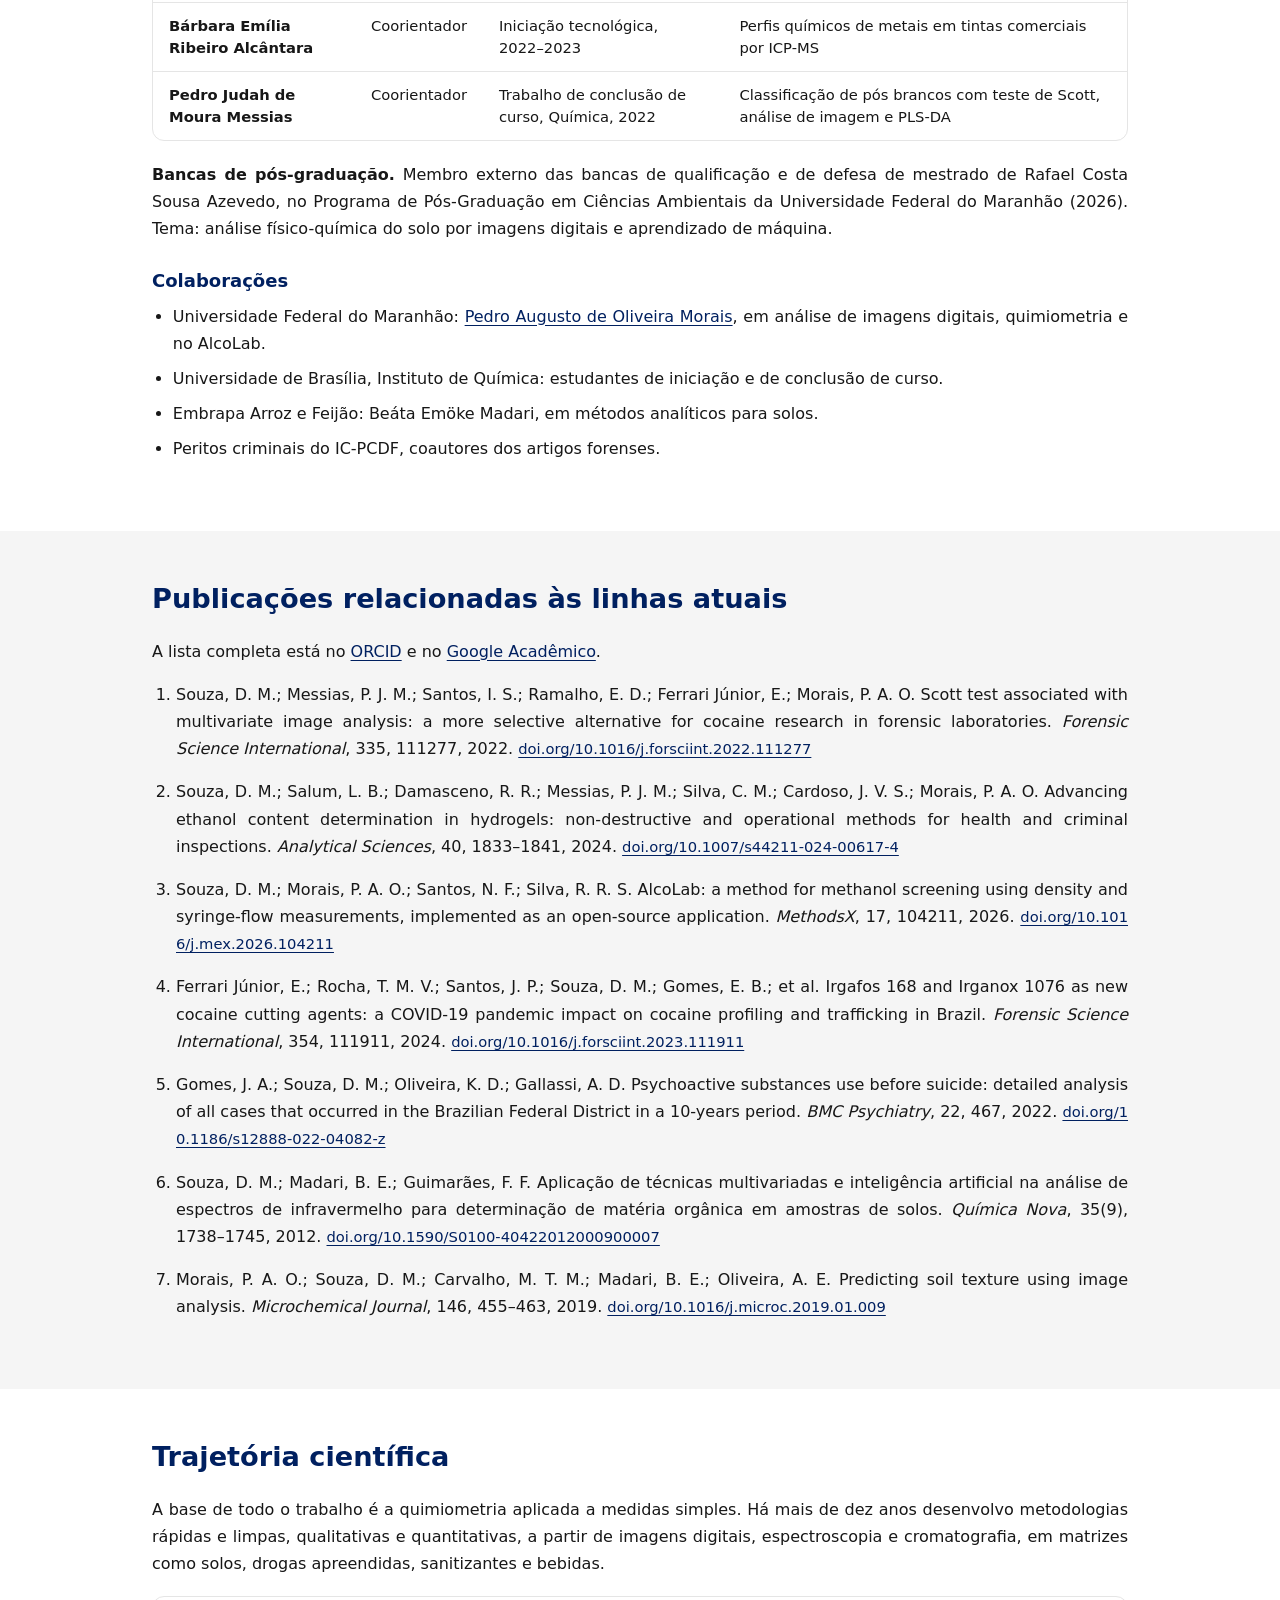
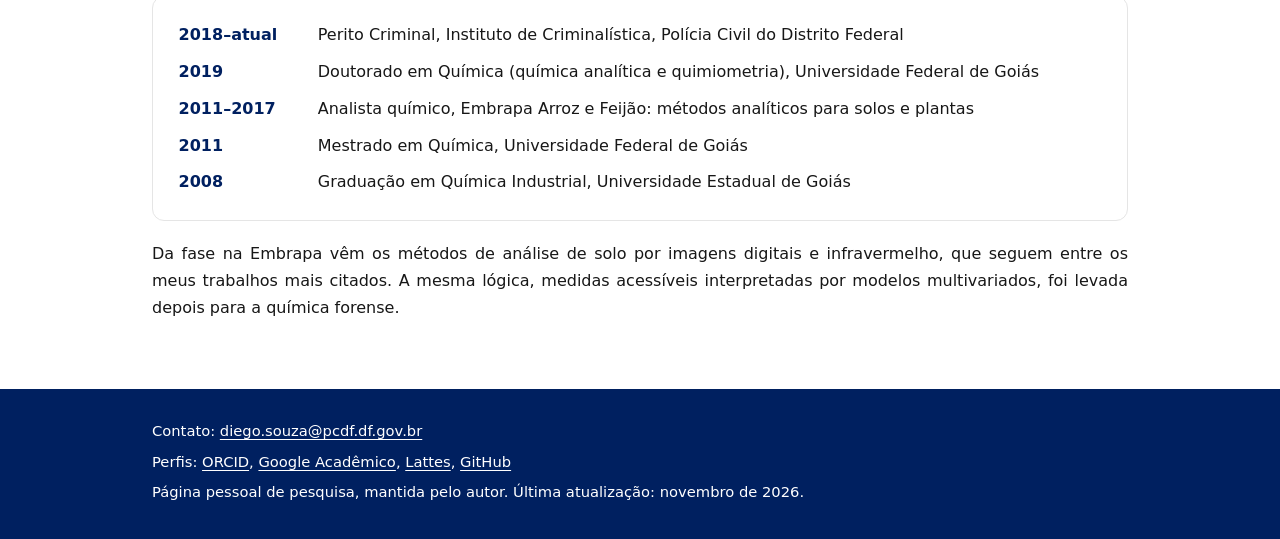
==== commit 654ad193: "Tighter layout, smaller outline buttons with icons, portrait photo, left-aligned titles, AlcoLab tit" ====
--- a/pt.html
+++ b/pt.html
@@ -15,7 +15,7 @@
 <meta property="og:url" content="https://diegoanapolis.github.io/pt.html">
 <meta property="og:image" content="https://diegoanapolis.github.io/diego-mendes-de-souza.jpg">
 <link rel="icon" href="data:image/svg+xml,%3Csvg xmlns='http://www.w3.org/2000/svg' viewBox='0 0 32 32'%3E%3Crect width='32' height='32' rx='6' fill='%23002060'/%3E%3Cpath d='M4 22h6l3-13 4 17 3-9 2 5h6' fill='none' stroke='%23fff' stroke-width='2.4' stroke-linejoin='round' stroke-linecap='round'/%3E%3C/svg%3E">
-<link rel="stylesheet" href="style.css?v=3">
+<link rel="stylesheet" href="style.css?v=5">
 </head>
 <body>
 <a class="skip" href="#sobre">Ir para o conteúdo</a>
@@ -23,7 +23,7 @@
   <details class="menu"><summary><span class="burger" aria-hidden="true"></span>Seções</summary><nav aria-label="Seções"><ul>
     <li><a href="#sobre">Apresentação</a></li>
     <li><a href="#pesquisa">Pesquisa atual</a></li>
-    <li><a href="#alcolab">Ciência aberta e AlcoLab</a></li>
+    <li><a href="#alcolab">IA generativa, AlcoLab e ciência aberta</a></li>
     <li><a href="#formacao">Liderança e formação</a></li>
     <li><a href="#publicacoes">Publicações</a></li>
     <li><a href="#trajetoria">Trajetória</a></li>
@@ -41,14 +41,14 @@
     <p class="affil">Instituto de Criminalística, Departamento de Polícia Técnica, Polícia Civil do Distrito Federal (IC-PCDF), Brasília, Brasil</p>
     <p class="lead">Desenvolvo métodos analíticos rápidos, de baixo custo e com pouco ou nenhum reagente para química forense e saúde pública. Combino espectroscopia, análise de imagens digitais e cromatografia com quimiometria e, mais recentemente, com modelos generativos de fronteira, sempre com validação por métodos de referência e publicação aberta.</p>
     <ul class="profiles">
-      <li><a rel="me" href="https://orcid.org/0000-0002-3634-971X">ORCID</a></li>
-      <li><a rel="me" href="https://scholar.google.com/citations?user=AadFvX4AAAAJ">Google Acadêmico</a></li>
-      <li><a rel="me" href="http://lattes.cnpq.br/0770100573786119">Currículo Lattes</a></li>
-      <li><a rel="me" href="https://github.com/diegoanapolis">GitHub</a></li>
-      <li><a href="mailto:diego.souza@pcdf.df.gov.br">diego.souza@pcdf.df.gov.br</a></li>
+      <li><a rel="me" href="https://orcid.org/0000-0002-3634-971X"><svg class="ic" viewBox="0 0 24 24" aria-hidden="true"><rect x="3" y="5" width="18" height="14" rx="2"/><circle cx="9" cy="11" r="2"/><path d="M6 16c.6-1.6 1.7-2.4 3-2.4s2.4.8 3 2.4M15 10h3M15 14h3"/></svg>ORCID</a></li>
+      <li><a rel="me" href="https://scholar.google.com/citations?user=AadFvX4AAAAJ"><svg class="ic" viewBox="0 0 24 24" aria-hidden="true"><path d="M2 9l10-5 10 5-10 5z"/><path d="M6 11.5V16c1.8 1.6 3.8 2.4 6 2.4s4.2-.8 6-2.4v-4.5M22 9v5"/></svg>Google Acadêmico</a></li>
+      <li><a rel="me" href="http://lattes.cnpq.br/0770100573786119"><svg class="ic" viewBox="0 0 24 24" aria-hidden="true"><path d="M14 3H7a2 2 0 0 0-2 2v14a2 2 0 0 0 2 2h10a2 2 0 0 0 2-2V8z"/><path d="M14 3v5h5M9 13h6M9 17h6"/></svg>Currículo Lattes</a></li>
+      <li><a rel="me" href="https://github.com/diegoanapolis"><svg class="ic" viewBox="0 0 24 24" aria-hidden="true"><path d="M8 8l-4 4 4 4M16 8l4 4-4 4M13.5 5l-3 14"/></svg>GitHub</a></li>
+      <li><a href="mailto:diego.souza@pcdf.df.gov.br"><svg class="ic" viewBox="0 0 24 24" aria-hidden="true"><rect x="3" y="5" width="18" height="14" rx="2"/><path d="M3 7l9 6 9-6"/></svg>diego.souza@pcdf.df.gov.br</a></li>
     </ul>
   </div>
-  <div class="hero-side"><img class="portrait" src="diego-mendes-de-souza.jpg" width="560" height="560" alt="Retrato de Diego Mendes de Souza"></div>
+  <div class="hero-side"><img class="portrait" src="diego-mendes-de-souza.jpg?v=2" width="640" height="804" alt="Retrato de Diego Mendes de Souza"></div>
 </div></header>
 
 <main>
@@ -56,7 +56,7 @@
 <section id="sobre"><div class="wrap">
   <h2>Apresentação</h2>
   <div class="intro"><div><p>Sou perito criminal da Polícia Civil do Distrito Federal desde 2018 e doutor em Química pela Universidade Federal de Goiás. No Instituto de Criminalística, lidero linhas de pesquisa aplicada que partem de um problema analítico recorrente: identificar e quantificar substâncias em misturas com rapidez, baixo custo e pouco resíduo.</p>
-  <p>Esta página apresenta essas linhas, os resultados já publicados e os estudantes e colaboradores que participam delas.</p></div><figure class="chem"><img src="fig-chemometrics.svg" width="320" height="290" loading="lazy" alt="Ilustração: três espectros sobrepostos e um diagrama de matrizes de sua decomposição multivariada"><figcaption>Ilustração: espectros sobrepostos de uma mistura e sua decomposição multivariada, X = TP<sup>T</sup> + E.</figcaption></figure></div>
+  <p>Esta página apresenta essas linhas, os resultados já publicados e os estudantes e colaboradores que participam delas.</p></div><figure class="chem"><img src="fig-chemometrics.svg" width="320" height="290" loading="lazy" alt="Ilustração: três espectros sobrepostos e um diagrama de matrizes de sua decomposição multivariada"></figure></div>
 
   <aside class="basis">
     <h3>Base institucional da pesquisa</h3>
@@ -124,21 +124,21 @@
 </div></section>
 
 <section id="alcolab"><div class="wrap">
-  <h2>Ciência aberta e AlcoLab</h2>
+  <h2>IA generativa na prática: AlcoLab e ciência aberta</h2>
   <p>O AlcoLab é a primeira entrega desta forma de trabalhar: um método novo de triagem, desenvolvido com apoio de ferramentas de IA generativa da Anthropic (Claude Code e Claude Cowork) e da OpenAI (Codex), e publicado com artigo, código e dados abertos.</p>
   <p><strong>O que é.</strong> Um método de triagem semiquantitativa de metanol em bebidas destiladas e em soluções comerciais de etanol, sem uso de reagentes. Ele combina duas medidas simples: a densidade relativa, em balança comum, e o tempo de escoamento em uma seringa descartável de 20 mL com agulha. Um aplicativo que roda no navegador, inclusive sem internet, interpreta as medidas e devolve o resultado como um semáforo.</p>
   <p><strong>Para que serve.</strong> Sinalizar amostras suspeitas e priorizar a análise confirmatória. É uma prova de conceito para triagem e não substitui a cromatografia.</p>
   <p><strong>Por que importa.</strong> Surtos de intoxicação por metanol em bebidas adulteradas são recorrentes, como na crise de 2025 no Brasil, e os métodos de referência raramente estão disponíveis em campo.</p>
   <p><strong>Como a IA foi usada.</strong> O desenho do estudo, a metodologia analítica, os requisitos do software e a arquitetura do código foram definidos pelos autores. Dentro desse desenho, essas ferramentas apoiaram a implementação dos scripts de análise, das figuras e do código do aplicativo, além da revisão de linguagem do manuscrito. Todo código e texto assistidos por IA foram revisados, testados e validados pelos autores, como declara o próprio artigo.</p>
   <p><strong>Iniciativa independente.</strong> O AlcoLab foi desenvolvido com colaboradores da Universidade Federal do Maranhão e não é um projeto do IC-PCDF. O trabalho experimental foi feito sem financiamento dedicado; a FAPDF apoia o projeto e a publicação pelo programa Deep Tech. O aplicativo é gratuito e de código aberto (licença AGPL-3.0). Depois do estudo foi criada a empresa Baru Tech, que responde pela continuidade do aplicativo.</p>
-  <p><strong>Coautores:</strong> Pedro Augusto de Oliveira Morais (UFMA), Nayara Ferreira Santos (Baru Tech) e Romério Rodrigues dos Santos Silva (UFMA).</p>
+  <p><strong>Coautores:</strong> <a href="https://sigaa.ufma.br/sigaa/public/docente/portal.jsf?siape=1052506">Pedro Augusto de Oliveira Morais</a> (UFMA), Nayara Ferreira Santos (Baru Tech) e Romério Rodrigues dos Santos Silva (UFMA).</p>
   <ul class="links">
-    <li><a href="https://doi.org/10.1016/j.mex.2026.104211">Ler o artigo</a><small>MethodsX, v. 17, 104211, 2026</small></li>
-    <li><a href="https://pmc.ncbi.nlm.nih.gov/articles/PMC13735008/">Texto completo aberto</a><small>PubMed Central</small></li>
-    <li><a href="https://alcolab.org">Abrir o aplicativo</a><small>alcolab.org</small></li>
-    <li><a href="https://github.com/diegoanapolis/alcolab">Ver o código-fonte</a><small>GitHub, AGPL-3.0</small></li>
-    <li><a href="https://doi.org/10.5281/zenodo.20573733">Versão do código arquivada</a><small>Zenodo, v1.0.0</small></li>
-    <li><a href="https://doi.org/10.5281/zenodo.20574038">Dados, scripts e vídeos</a><small>Zenodo, para reprodução</small></li>
+    <li><a href="https://doi.org/10.1016/j.mex.2026.104211"><svg class="ic" viewBox="0 0 24 24" aria-hidden="true"><path d="M14 3H7a2 2 0 0 0-2 2v14a2 2 0 0 0 2 2h10a2 2 0 0 0 2-2V8z"/><path d="M14 3v5h5M9 13h6M9 17h6"/></svg>Ler o artigo</a><small>MethodsX, v. 17, 104211, 2026</small></li>
+    <li><a href="https://pmc.ncbi.nlm.nih.gov/articles/PMC13735008/"><svg class="ic" viewBox="0 0 24 24" aria-hidden="true"><path d="M12 6c-2-1.4-4.6-2-8-2v14c3.4 0 6 .6 8 2 2-1.4 4.6-2 8-2V4c-3.4 0-6 .6-8 2zM12 6v14"/></svg>Texto completo aberto</a><small>PubMed Central</small></li>
+    <li><a href="https://alcolab.org"><svg class="ic" viewBox="0 0 24 24" aria-hidden="true"><rect x="7" y="2.5" width="10" height="19" rx="2"/><path d="M11 18h2"/></svg>Abrir o aplicativo</a><small>alcolab.org</small></li>
+    <li><a href="https://github.com/diegoanapolis/alcolab"><svg class="ic" viewBox="0 0 24 24" aria-hidden="true"><path d="M8 8l-4 4 4 4M16 8l4 4-4 4M13.5 5l-3 14"/></svg>Ver o código-fonte</a><small>GitHub, AGPL-3.0</small></li>
+    <li><a href="https://doi.org/10.5281/zenodo.20573733"><svg class="ic" viewBox="0 0 24 24" aria-hidden="true"><path d="M3 4h18v4H3zM5 8v11a1 1 0 0 0 1 1h12a1 1 0 0 0 1-1V8M10 12h4"/></svg>Versão do código arquivada</a><small>Zenodo, v1.0.0</small></li>
+    <li><a href="https://doi.org/10.5281/zenodo.20574038"><svg class="ic" viewBox="0 0 24 24" aria-hidden="true"><ellipse cx="12" cy="6" rx="8" ry="3"/><path d="M4 6v6c0 1.7 3.6 3 8 3s8-1.3 8-3V6M4 12v6c0 1.7 3.6 3 8 3s8-1.3 8-3v-6"/></svg>Dados, scripts e vídeos</a><small>Zenodo, para reprodução</small></li>
   </ul>
 </div></section>
 
@@ -162,7 +162,7 @@
   <p><strong>Bancas de pós-graduação.</strong> Membro externo das bancas de qualificação e de defesa de mestrado de Rafael Costa Sousa Azevedo, no Programa de Pós-Graduação em Ciências Ambientais da Universidade Federal do Maranhão (2026). Tema: análise físico-química do solo por imagens digitais e aprendizado de máquina.</p>
   <h3>Colaborações</h3>
   <ul>
-    <li>Universidade Federal do Maranhão: Pedro Augusto de Oliveira Morais, em análise de imagens digitais, quimiometria e no AlcoLab.</li>
+    <li>Universidade Federal do Maranhão: <a href="https://sigaa.ufma.br/sigaa/public/docente/portal.jsf?siape=1052506">Pedro Augusto de Oliveira Morais</a>, em análise de imagens digitais, quimiometria e no AlcoLab.</li>
     <li>Universidade de Brasília, Instituto de Química: estudantes de iniciação e de conclusão de curso.</li>
     <li>Embrapa Arroz e Feijão: Beáta Emöke Madari, em métodos analíticos para solos.</li>
     <li>Peritos criminais do IC-PCDF, coautores dos artigos forenses.</li>
--- a/style.css
+++ b/style.css
@@ -49,51 +49,47 @@
 .menu nav a:hover{background:var(--alt);color:var(--title)}
 
 /* hero */
-.hero{background:var(--bg);padding:4.5rem 0}
+.hero{background:var(--bg);padding:3rem 0}
 .hero-grid{display:grid;grid-template-columns:minmax(0,1fr) 17rem;gap:3.5rem;align-items:center}
-.hero h1{font-size:clamp(2.4rem,5.6vw,3.75rem);line-height:1.05;font-weight:800;letter-spacing:-.02em;color:var(--title);margin:0 0 1rem}
+.hero h1{font-size:2.03rem;line-height:1.15;font-weight:800;letter-spacing:-.01em;color:var(--title);margin:0 0 .45rem}
 .role{font-size:1.45rem;line-height:1.3;font-weight:700;color:var(--brand-soft);margin:0 0 .6rem;text-align:left}
-.affil{color:var(--muted);margin:0 0 1.4rem;text-align:left}
-.lead{font-size:1.1rem;margin:0 0 1.7rem}
-.profiles{list-style:none;display:flex;flex-wrap:wrap;gap:.7rem;padding:0;margin:0}
+.affil{color:var(--muted);margin:0 0 1.1rem;text-align:left}
+.lead{font-size:1.08rem;margin:0 0 1.3rem}
+.profiles{list-style:none;display:flex;flex-wrap:wrap;gap:.5rem;padding:0;margin:0}
 .profiles li{margin:0;text-align:left}
-.profiles a{display:inline-block;padding:.62rem 1.1rem;border-radius:.5rem;border:1.5px solid var(--brand);color:var(--title);font-weight:600;font-size:.95rem;text-decoration:none}
-.profiles li:first-child a{background:var(--btn-bg);border-color:var(--btn-bg);color:var(--btn-fg)}
-.profiles a:hover{background:var(--btn-bg);border-color:var(--btn-bg);color:var(--btn-fg)}
-.portrait{width:100%;height:auto;aspect-ratio:1;object-fit:cover;border-radius:.75rem;display:block}
+.profiles a,.links a{display:inline-flex;align-items:center;gap:.45rem;padding:.34rem .8rem;border-radius:.5rem;border:1.5px solid var(--brand);background:transparent;color:var(--title);font-weight:600;font-size:.86rem;line-height:1.35;text-decoration:none}
+.ic{width:1rem;height:1rem;flex:none;fill:none;stroke:currentColor;stroke-width:1.8;stroke-linecap:round;stroke-linejoin:round}
+.profiles a:hover,.portrait{width:100%;height:auto;border-radius:.75rem;display:block}
 
 /* content bands */
-main section{padding:5rem 0;background:var(--bg)}
+main section{padding:3.25rem 0;background:var(--bg)}
 main section:nth-of-type(odd){background:var(--alt)}
-h2{font-size:1.875rem;line-height:1.2;font-weight:700;color:var(--title);text-align:center;margin:0 0 2.5rem}
-h3{font-size:1.125rem;line-height:1.4;font-weight:600;color:var(--title);margin:2.2rem 0 .7rem}
+h2{font-size:1.7rem;line-height:1.2;font-weight:700;color:var(--title);text-align:left;margin:0 0 1.4rem}
+h3{font-size:1.125rem;line-height:1.4;font-weight:600;color:var(--title);margin:1.6rem 0 .6rem}
 .intro{display:grid;grid-template-columns:minmax(0,1fr) 17rem;gap:3.5rem;align-items:center}
 .intro p:last-child{margin-bottom:0}
 .chem img{display:block;width:100%;height:auto}
-.chem figcaption{font-size:.78rem;line-height:1.45;color:var(--muted);margin-top:.6rem}
 .basis,.line{background:var(--card);border:1px solid var(--rule);border-radius:.75rem;padding:1.5rem 1.6rem}
-.basis{margin-top:2.5rem}
+.basis{margin-top:1.6rem}
 .basis h3,.line h3{margin-top:0}
 .basis ul{font-size:.94rem;margin-bottom:0}
 .basis li{text-align:left}
-.lines{display:grid;grid-template-columns:1fr 1fr;gap:1.5rem;margin:2rem 0}
+.lines{display:grid;grid-template-columns:1fr 1fr;gap:1.25rem;margin:1.4rem 0}
 .question{font-weight:600;color:var(--brand-soft)}
 .stage{border-left:3px solid var(--brand);padding-left:.9rem;font-size:.95rem}
 .refs{font-size:.92rem;color:var(--muted);margin-bottom:0}
-.study{margin:3rem 0 2.5rem}
+.study{margin:2rem 0 1.6rem}
 .study figcaption{font-size:1.125rem;font-weight:600;color:var(--title);margin-bottom:1.3rem}
 .flow{list-style:none;counter-reset:step;display:grid;grid-template-columns:repeat(5,1fr);gap:1rem;padding:0;margin:0}
 .flow li{counter-increment:step;margin:0;padding:1.1rem 1rem;border:1px solid var(--rule);border-radius:.75rem;background:var(--card);font-size:.9rem;line-height:1.5;text-align:left;hyphens:manual}
 .flow li::before{content:counter(step);display:flex;align-items:center;justify-content:center;width:2rem;height:2rem;border-radius:50%;background:var(--btn-bg);color:var(--btn-fg);font-weight:700;margin-bottom:.7rem}
 .flow b{display:block;color:var(--title);margin-bottom:.3rem}
 .flow span{color:var(--muted)}
-.links{list-style:none;padding:0;margin:1.8rem 0 0;display:grid;grid-template-columns:repeat(3,1fr);gap:1rem}
+.links{list-style:none;padding:0;margin:1.3rem 0 0;display:grid;grid-template-columns:repeat(3,1fr);gap:.8rem 1rem}
 .links li{margin:0;text-align:left}
-.links a{display:block;padding:.75rem 1rem;border-radius:.5rem;border:1.5px solid var(--brand);background:var(--card);color:var(--title);font-weight:600;text-decoration:none}
-.links li:first-child a{background:var(--btn-bg);border-color:var(--btn-bg);color:var(--btn-fg)}
-.links a:hover{background:var(--btn-bg);border-color:var(--btn-bg);color:var(--btn-fg)}
+.links a{display:flex;background:var(--card)}
 .links small{display:block;font-size:.82rem;color:var(--muted);margin-top:.35rem;padding-left:.15rem}
-.scroll{overflow-x:auto;margin:1.6rem 0;border:1px solid var(--rule);border-radius:.75rem;background:var(--card)}
+.scroll{overflow-x:auto;margin:1.2rem 0;border:1px solid var(--rule);border-radius:.75rem;background:var(--card)}
 table{border-collapse:collapse;width:100%;font-size:.92rem;line-height:1.5}
 th{text-align:left;font-weight:600;color:var(--title);background:var(--alt);padding:.75rem 1rem;white-space:nowrap}
 td{border-top:1px solid var(--rule);padding:.75rem 1rem;vertical-align:top}
@@ -101,27 +97,30 @@
 .pubs{padding-left:1.5rem}
 .pubs li{margin-bottom:1rem}
 .pubs a{font-size:.92rem;word-break:break-all}
-.path{display:grid;grid-template-columns:7.5rem 1fr;gap:.7rem 1.2rem;margin:1.8rem 0;padding:1.5rem 1.6rem;border:1px solid var(--rule);border-radius:.75rem;background:var(--card)}
+.path{display:grid;grid-template-columns:7.5rem 1fr;gap:.6rem 1.2rem;margin:1.2rem 0;padding:1.5rem 1.6rem;border:1px solid var(--rule);border-radius:.75rem;background:var(--card)}
 .path dt{font-weight:700;color:var(--title)}
 .path dd{margin:0;text-align:left}
 
-footer{background:var(--foot-bg);color:var(--foot-fg);padding:2.5rem 0;font-size:.92rem}
+footer{background:var(--foot-bg);color:var(--foot-fg);padding:1.8rem 0;font-size:.92rem}
 footer p{margin:0 0 .35rem;text-align:left}
 footer a{color:#ffffff}
 
 @media (max-width:56rem){
   .bar-title{visibility:hidden}
-  .hero{padding:2.5rem 0 3rem}
+  .hero{padding:1.8rem 0 2.2rem}
+  .hero h1{font-size:1.68rem}
   .hero-grid{grid-template-columns:1fr;gap:1.5rem}
-  .hero-side{order:-1;width:8.5rem}
+  .hero-side{order:-1;width:7.5rem}
   .role{font-size:1.2rem}
   .lead{font-size:1.02rem}
-  .profiles a{padding:.55rem .9rem;font-size:.9rem}
-  main section{padding:3.5rem 0}
-  h2{font-size:1.55rem;margin-bottom:1.8rem}
+  main section{padding:2.4rem 0}
+  h2{font-size:1.4rem;margin-bottom:1.1rem}
   .intro{grid-template-columns:1fr;gap:1.8rem}
   .chem{max-width:19rem;margin:0 auto}
   .lines,.flow,.links{grid-template-columns:1fr}
+  .flow li{display:grid;grid-template-columns:2rem 1fr;column-gap:.9rem;align-items:start}
+  .flow li::before{grid-row:1 / span 2;margin-bottom:0}
+  .flow b,.flow span{grid-column:2}
   .basis,.line{padding:1.2rem 1.15rem}
   table{min-width:40rem}
   .path{grid-template-columns:5.6rem 1fr;padding:1.2rem 1.15rem}
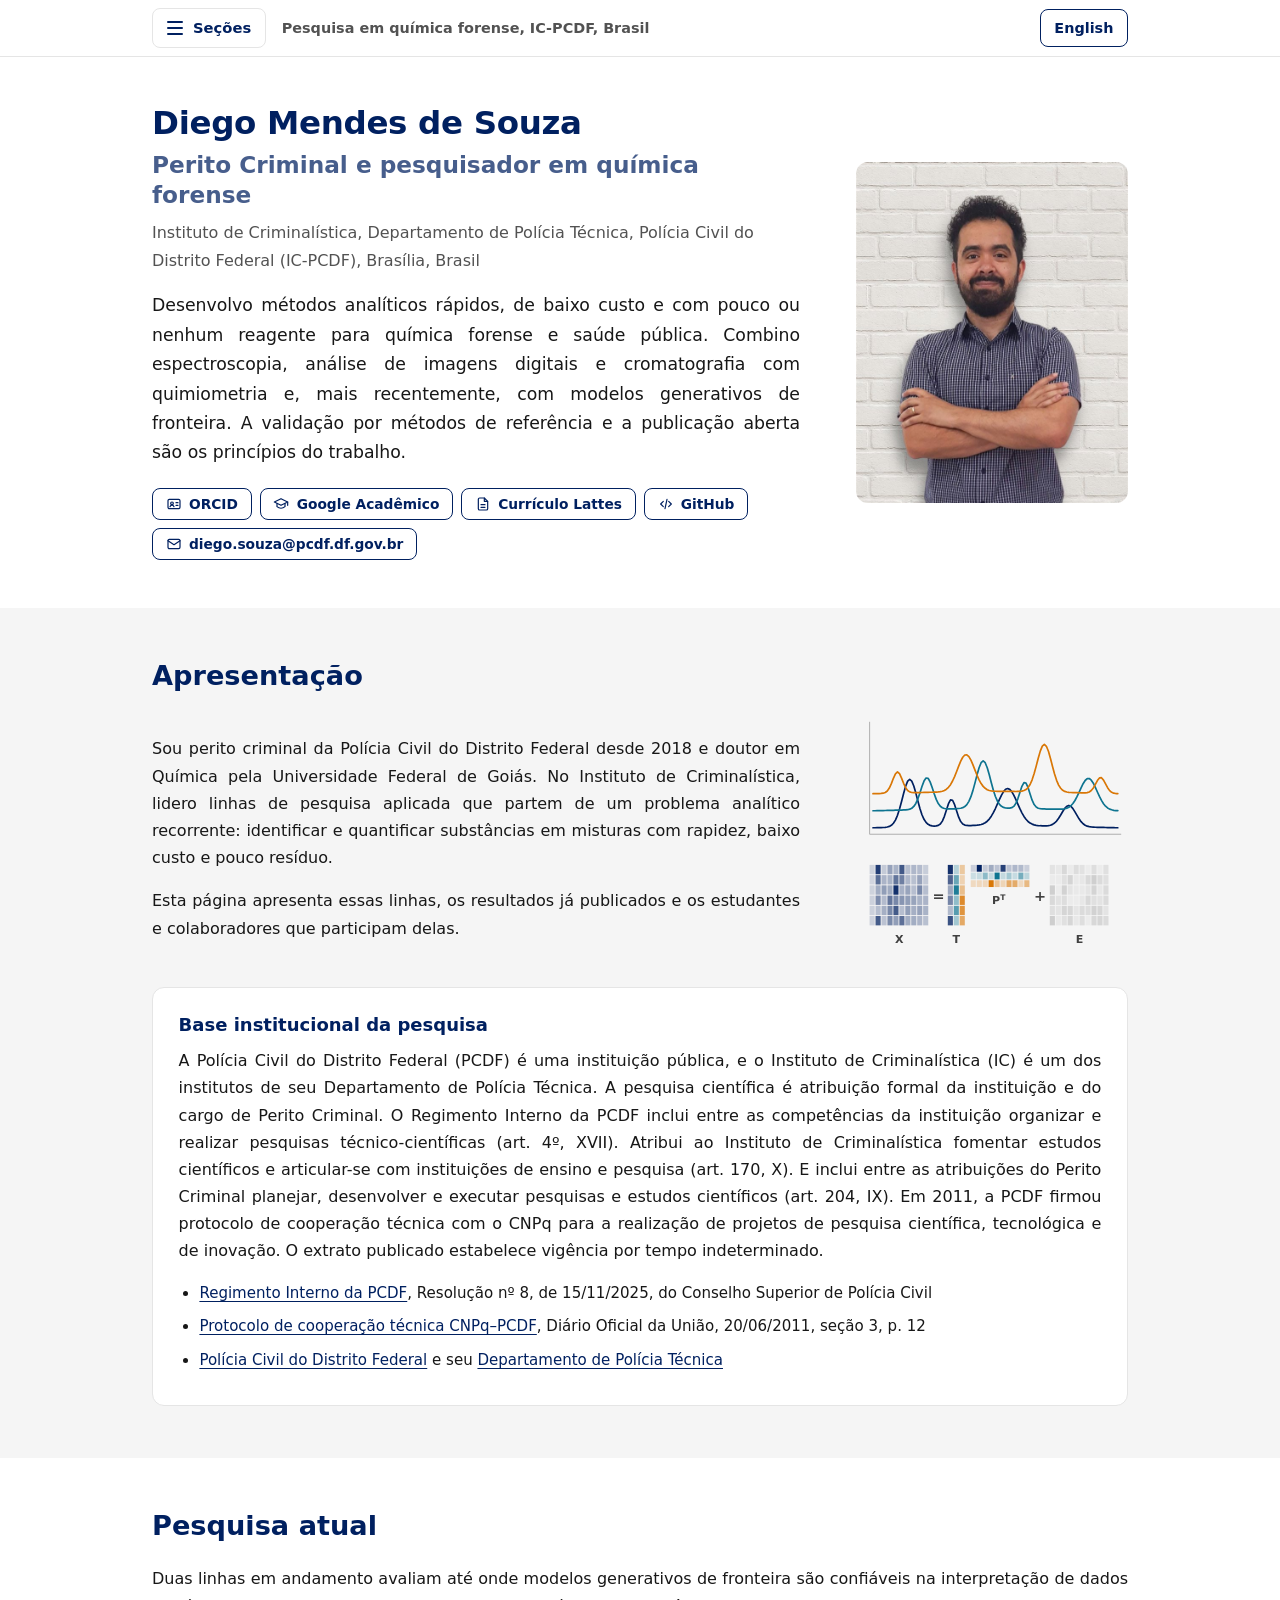
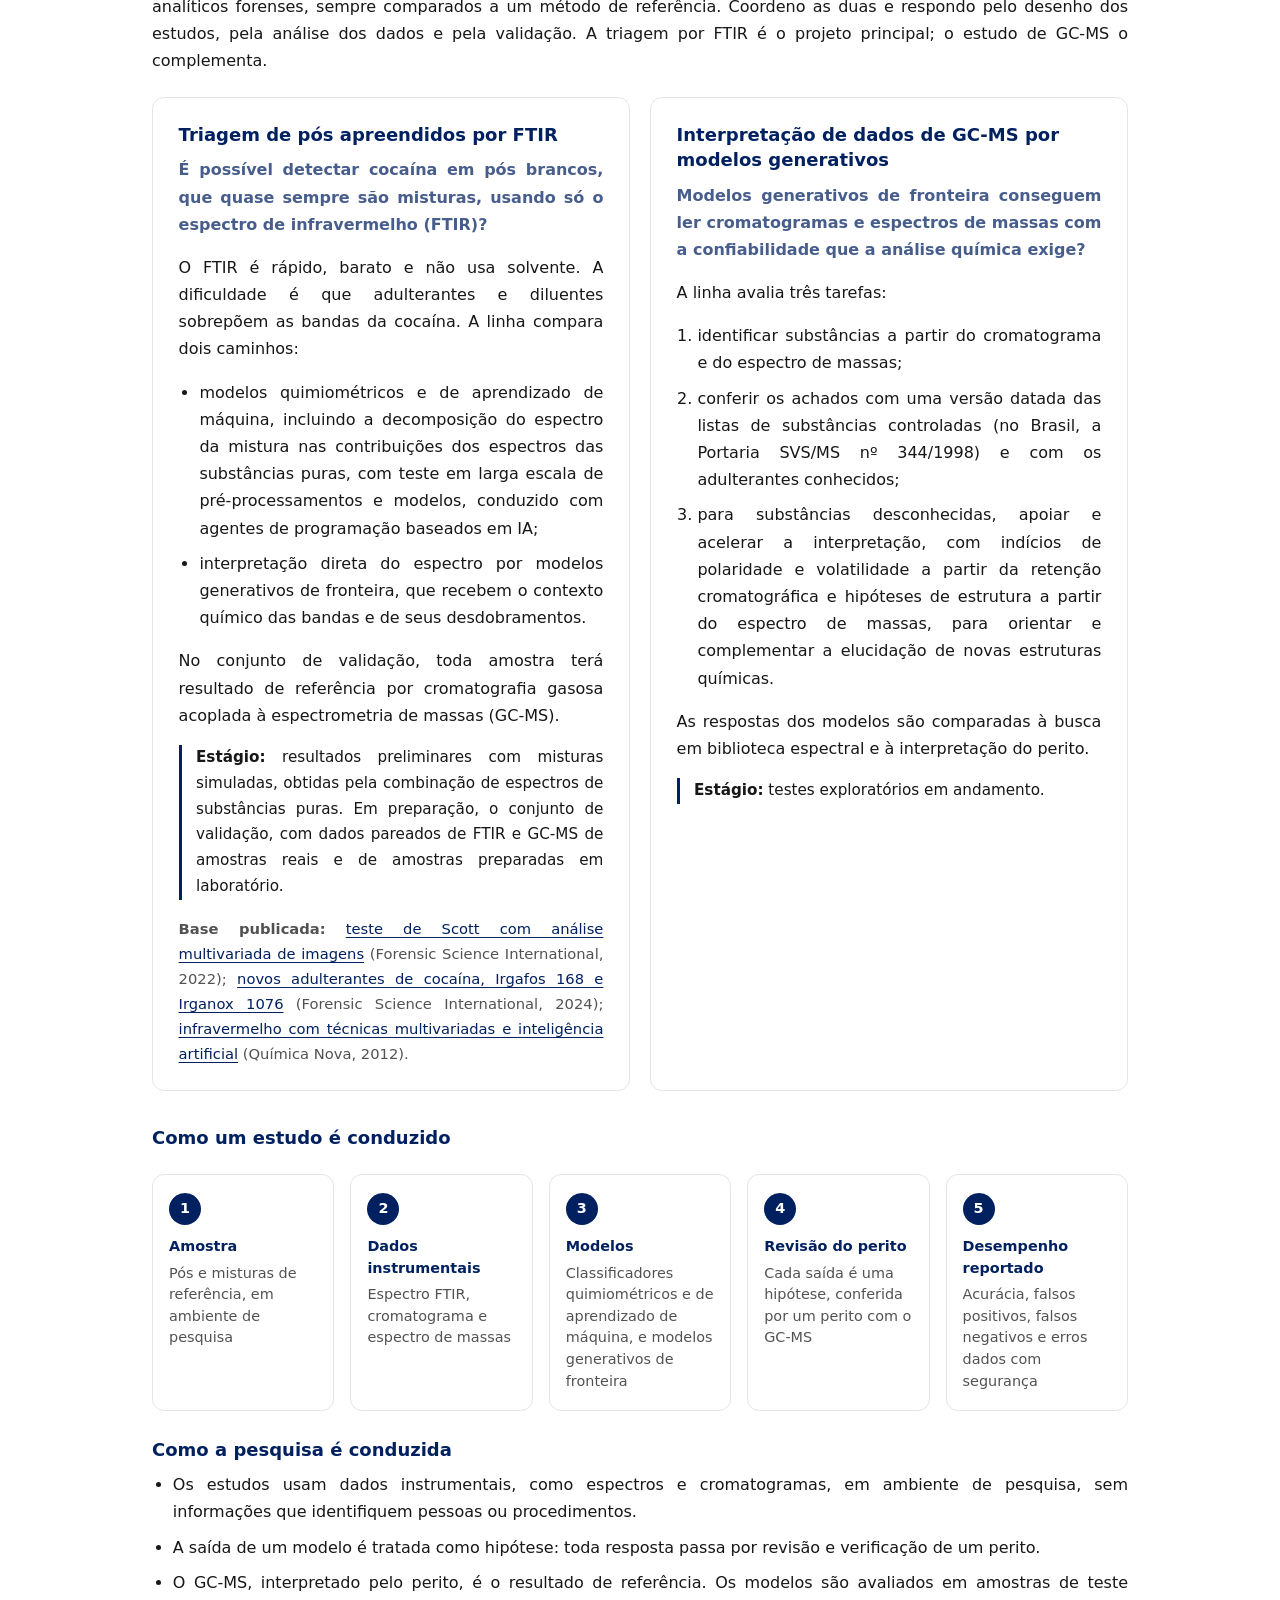
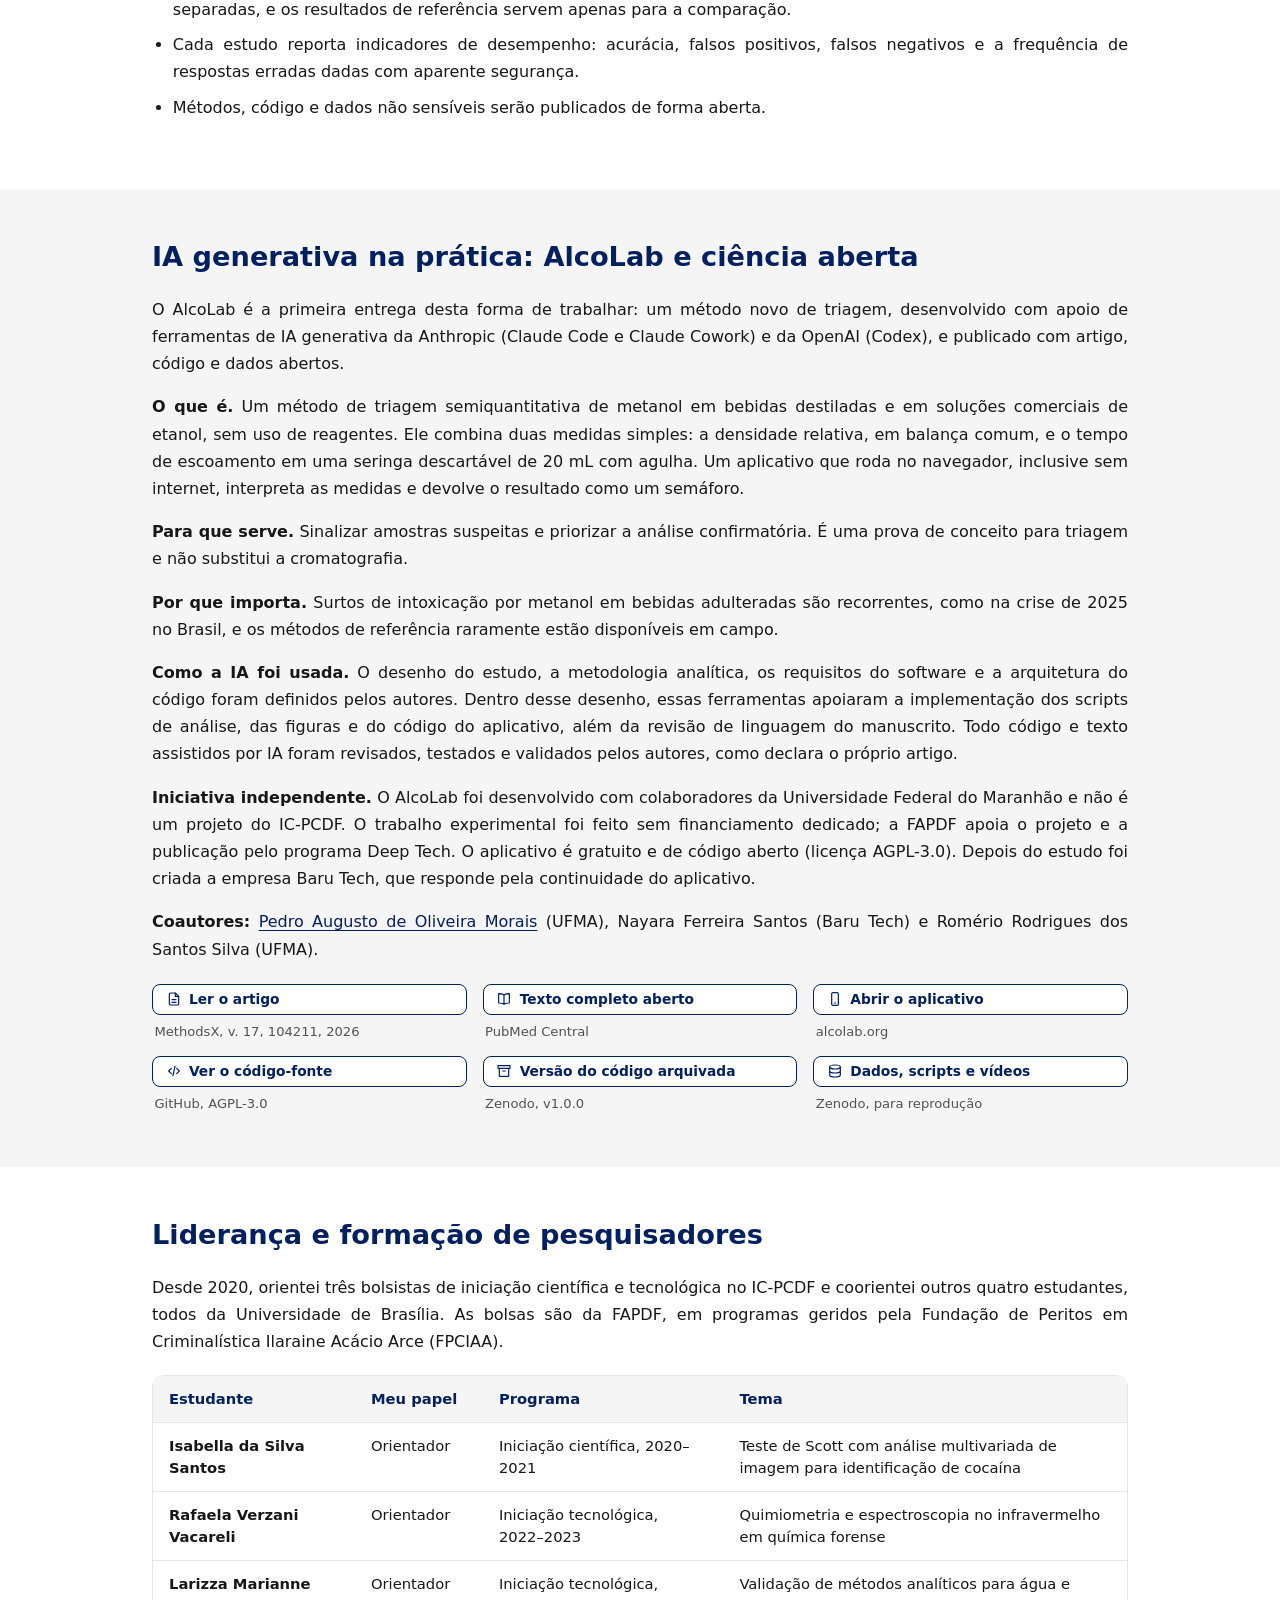
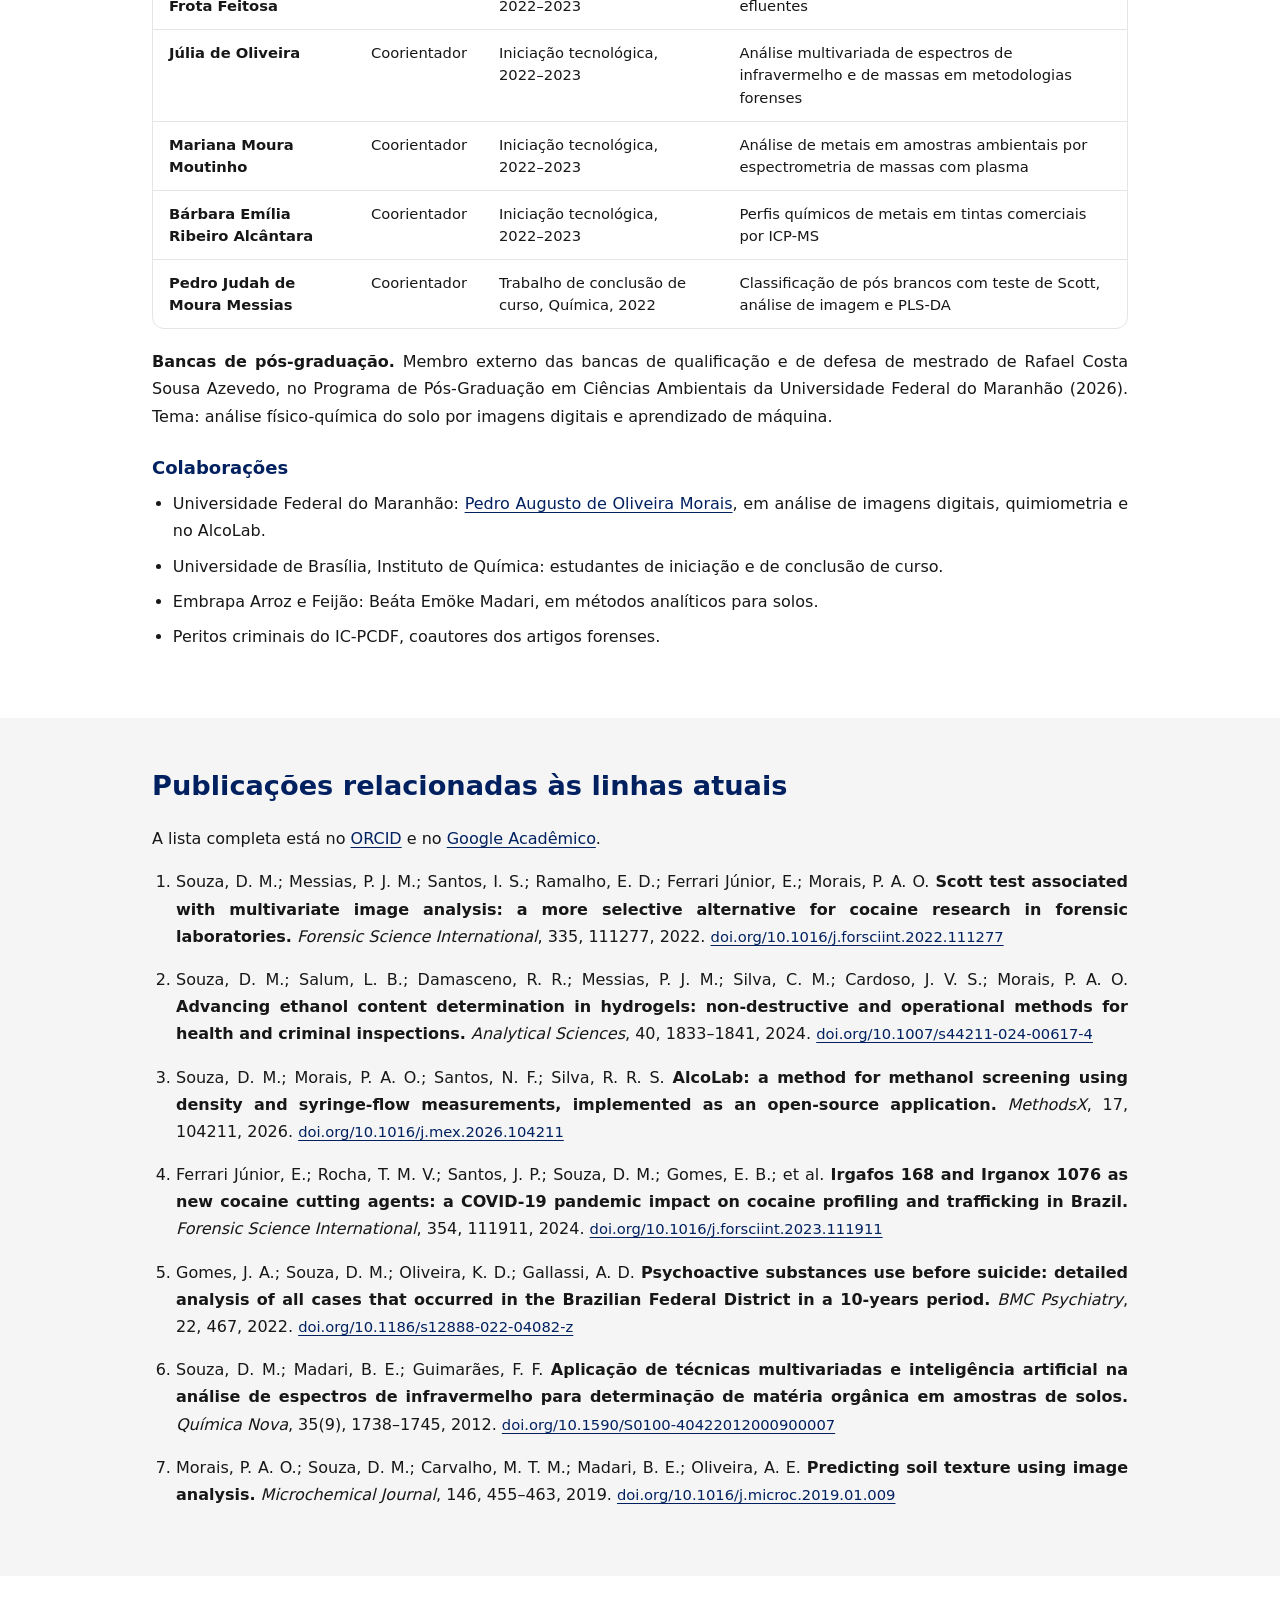
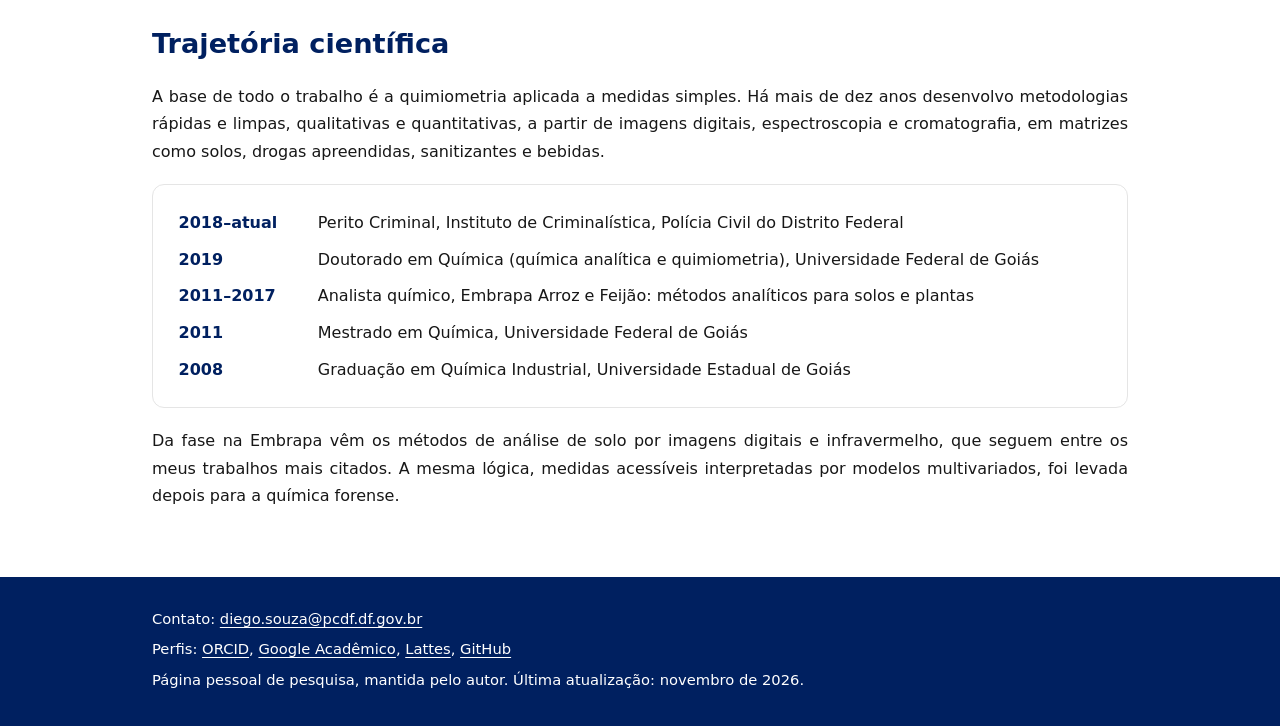
==== commit e784b9e8: "Content review: separate results from planned validation, state coordination, unmixing, test design;" ====
--- a/pt.html
+++ b/pt.html
@@ -15,7 +15,7 @@
 <meta property="og:url" content="https://diegoanapolis.github.io/pt.html">
 <meta property="og:image" content="https://diegoanapolis.github.io/diego-mendes-de-souza.jpg">
 <link rel="icon" href="data:image/svg+xml,%3Csvg xmlns='http://www.w3.org/2000/svg' viewBox='0 0 32 32'%3E%3Crect width='32' height='32' rx='6' fill='%23002060'/%3E%3Cpath d='M4 22h6l3-13 4 17 3-9 2 5h6' fill='none' stroke='%23fff' stroke-width='2.4' stroke-linejoin='round' stroke-linecap='round'/%3E%3C/svg%3E">
-<link rel="stylesheet" href="style.css?v=5">
+<link rel="stylesheet" href="style.css?v=7">
 </head>
 <body>
 <a class="skip" href="#sobre">Ir para o conteúdo</a>
@@ -39,7 +39,7 @@
     <h1>Diego Mendes de Souza</h1>
     <p class="role">Perito Criminal e pesquisador em química forense</p>
     <p class="affil">Instituto de Criminalística, Departamento de Polícia Técnica, Polícia Civil do Distrito Federal (IC-PCDF), Brasília, Brasil</p>
-    <p class="lead">Desenvolvo métodos analíticos rápidos, de baixo custo e com pouco ou nenhum reagente para química forense e saúde pública. Combino espectroscopia, análise de imagens digitais e cromatografia com quimiometria e, mais recentemente, com modelos generativos de fronteira, sempre com validação por métodos de referência e publicação aberta.</p>
+    <p class="lead">Desenvolvo métodos analíticos rápidos, de baixo custo e com pouco ou nenhum reagente para química forense e saúde pública. Combino espectroscopia, análise de imagens digitais e cromatografia com quimiometria e, mais recentemente, com modelos generativos de fronteira. A validação por métodos de referência e a publicação aberta são os princípios do trabalho.</p>
     <ul class="profiles">
       <li><a rel="me" href="https://orcid.org/0000-0002-3634-971X"><svg class="ic" viewBox="0 0 24 24" aria-hidden="true"><rect x="3" y="5" width="18" height="14" rx="2"/><circle cx="9" cy="11" r="2"/><path d="M6 16c.6-1.6 1.7-2.4 3-2.4s2.4.8 3 2.4M15 10h3M15 14h3"/></svg>ORCID</a></li>
       <li><a rel="me" href="https://scholar.google.com/citations?user=AadFvX4AAAAJ"><svg class="ic" viewBox="0 0 24 24" aria-hidden="true"><path d="M2 9l10-5 10 5-10 5z"/><path d="M6 11.5V16c1.8 1.6 3.8 2.4 6 2.4s4.2-.8 6-2.4v-4.5M22 9v5"/></svg>Google Acadêmico</a></li>
@@ -60,7 +60,7 @@
 
   <aside class="basis">
     <h3>Base institucional da pesquisa</h3>
-    <p>A Polícia Civil do Distrito Federal (PCDF) é uma instituição pública, e o Instituto de Criminalística (IC) é um dos institutos de seu Departamento de Polícia Técnica. A pesquisa científica é atribuição formal da instituição e do cargo de Perito Criminal. O Regimento Interno da PCDF inclui entre as competências da instituição organizar e realizar pesquisas técnico-científicas (art. 4º, XVII). Atribui ao Instituto de Criminalística fomentar estudos científicos e articular-se com instituições de ensino e pesquisa (art. 170, X). E inclui entre as atribuições do Perito Criminal planejar, desenvolver e executar pesquisas e estudos científicos (art. 204, IX). Em 2011, a PCDF firmou protocolo de cooperação técnica com o CNPq para a realização de projetos de pesquisa científica, tecnológica e de inovação, com vigência por tempo indeterminado.</p>
+    <p>A Polícia Civil do Distrito Federal (PCDF) é uma instituição pública, e o Instituto de Criminalística (IC) é um dos institutos de seu Departamento de Polícia Técnica. A pesquisa científica é atribuição formal da instituição e do cargo de Perito Criminal. O Regimento Interno da PCDF inclui entre as competências da instituição organizar e realizar pesquisas técnico-científicas (art. 4º, XVII). Atribui ao Instituto de Criminalística fomentar estudos científicos e articular-se com instituições de ensino e pesquisa (art. 170, X). E inclui entre as atribuições do Perito Criminal planejar, desenvolver e executar pesquisas e estudos científicos (art. 204, IX). Em 2011, a PCDF firmou protocolo de cooperação técnica com o CNPq para a realização de projetos de pesquisa científica, tecnológica e de inovação. O extrato publicado estabelece vigência por tempo indeterminado.</p>
     <ul>
       <li><a href="https://www.sinj.df.gov.br/sinj/Norma/dbe1096798f04ffcbefd5ec1b3cc1e87/pcdf_cspc_res_8_2025.html">Regimento Interno da PCDF</a>, Resolução nº 8, de 15/11/2025, do Conselho Superior de Polícia Civil</li>
       <li><a href="https://www.gov.br/mme/pt-br/arquivos/do-20-06-2011-s3.pdf#page=12">Protocolo de cooperação técnica CNPq–PCDF</a>, Diário Oficial da União, 20/06/2011, seção 3, p. 12</li>
@@ -71,7 +71,7 @@
 
 <section id="pesquisa"><div class="wrap">
   <h2>Pesquisa atual</h2>
-  <p>Duas linhas em andamento avaliam até onde modelos generativos de fronteira são confiáveis na interpretação de dados analíticos forenses, sempre comparados a um método de referência.</p>
+  <p>Duas linhas em andamento avaliam até onde modelos generativos de fronteira são confiáveis na interpretação de dados analíticos forenses, sempre comparados a um método de referência. Coordeno as duas e respondo pelo desenho dos estudos, pela análise dos dados e pela validação. A triagem por FTIR é o projeto principal; o estudo de GC-MS o complementa.</p>
 
   <div class="lines">
     <article class="line">
@@ -79,11 +79,11 @@
       <p class="question">É possível detectar cocaína em pós brancos, que quase sempre são misturas, usando só o espectro de infravermelho (FTIR)?</p>
       <p>O FTIR é rápido, barato e não usa solvente. A dificuldade é que adulterantes e diluentes sobrepõem as bandas da cocaína. A linha compara dois caminhos:</p>
       <ul>
-        <li>classificadores quimiométricos e de aprendizado de máquina, com teste em larga escala de pré-processamentos e modelos, conduzido com agentes de programação baseados em IA;</li>
+        <li>modelos quimiométricos e de aprendizado de máquina, incluindo a decomposição do espectro da mistura nas contribuições dos espectros das substâncias puras, com teste em larga escala de pré-processamentos e modelos, conduzido com agentes de programação baseados em IA;</li>
         <li>interpretação direta do espectro por modelos generativos de fronteira, que recebem o contexto químico das bandas e de seus desdobramentos.</li>
       </ul>
-      <p>Toda amostra tem resultado de referência por cromatografia gasosa acoplada à espectrometria de massas (GC-MS).</p>
-      <p class="stage"><strong>Estágio:</strong> resultados preliminares com espectros de substâncias puras e de suas combinações. Em preparação, o conjunto de amostras com FTIR e GC-MS pareados.</p>
+      <p>No conjunto de validação, toda amostra terá resultado de referência por cromatografia gasosa acoplada à espectrometria de massas (GC-MS).</p>
+      <p class="stage"><strong>Estágio:</strong> resultados preliminares com misturas simuladas, obtidas pela combinação de espectros de substâncias puras. Em preparação, o conjunto de validação, com dados pareados de FTIR e GC-MS de amostras reais e de amostras preparadas em laboratório.</p>
       <p class="refs"><strong>Base publicada:</strong> <a href="https://doi.org/10.1016/j.forsciint.2022.111277">teste de Scott com análise multivariada de imagens</a> (Forensic Science International, 2022); <a href="https://doi.org/10.1016/j.forsciint.2023.111911">novos adulterantes de cocaína, Irgafos 168 e Irganox 1076</a> (Forensic Science International, 2024); <a href="https://doi.org/10.1590/S0100-40422012000900007">infravermelho com técnicas multivariadas e inteligência artificial</a> (Química Nova, 2012).</p>
     </article>
 
@@ -93,7 +93,7 @@
       <p>A linha avalia três tarefas:</p>
       <ol>
         <li>identificar substâncias a partir do cromatograma e do espectro de massas;</li>
-        <li>conferir os achados com as listas de substâncias controladas (no Brasil, a Portaria SVS/MS nº 344/1998) e de adulterantes conhecidos;</li>
+        <li>conferir os achados com uma versão datada das listas de substâncias controladas (no Brasil, a Portaria SVS/MS nº 344/1998) e com os adulterantes conhecidos;</li>
         <li>para substâncias desconhecidas, apoiar e acelerar a interpretação, com indícios de polaridade e volatilidade a partir da retenção cromatográfica e hipóteses de estrutura a partir do espectro de massas, para orientar e complementar a elucidação de novas estruturas químicas.</li>
       </ol>
       <p>As respostas dos modelos são comparadas à busca em biblioteca espectral e à interpretação do perito.</p>
@@ -117,7 +117,7 @@
   <ul>
     <li>Os estudos usam dados instrumentais, como espectros e cromatogramas, em ambiente de pesquisa, sem informações que identifiquem pessoas ou procedimentos.</li>
     <li>A saída de um modelo é tratada como hipótese: toda resposta passa por revisão e verificação de um perito.</li>
-    <li>O GC-MS é o resultado de referência.</li>
+    <li>O GC-MS, interpretado pelo perito, é o resultado de referência. Os modelos são avaliados em amostras de teste separadas, e os resultados de referência servem apenas para a comparação.</li>
     <li>Cada estudo reporta indicadores de desempenho: acurácia, falsos positivos, falsos negativos e a frequência de respostas erradas dadas com aparente segurança.</li>
     <li>Métodos, código e dados não sensíveis serão publicados de forma aberta.</li>
   </ul>
@@ -173,13 +173,13 @@
   <h2>Publicações relacionadas às linhas atuais</h2>
   <p>A lista completa está no <a href="https://orcid.org/0000-0002-3634-971X">ORCID</a> e no <a href="https://scholar.google.com/citations?user=AadFvX4AAAAJ">Google Acadêmico</a>.</p>
   <ol class="pubs">
-    <li>Souza, D. M.; Messias, P. J. M.; Santos, I. S.; Ramalho, E. D.; Ferrari Júnior, E.; Morais, P. A. O. Scott test associated with multivariate image analysis: a more selective alternative for cocaine research in forensic laboratories. <i>Forensic Science International</i>, 335, 111277, 2022. <a href="https://doi.org/10.1016/j.forsciint.2022.111277">doi.org/10.1016/j.forsciint.2022.111277</a></li>
-    <li>Souza, D. M.; Salum, L. B.; Damasceno, R. R.; Messias, P. J. M.; Silva, C. M.; Cardoso, J. V. S.; Morais, P. A. O. Advancing ethanol content determination in hydrogels: non-destructive and operational methods for health and criminal inspections. <i>Analytical Sciences</i>, 40, 1833–1841, 2024. <a href="https://doi.org/10.1007/s44211-024-00617-4">doi.org/10.1007/s44211-024-00617-4</a></li>
-    <li>Souza, D. M.; Morais, P. A. O.; Santos, N. F.; Silva, R. R. S. AlcoLab: a method for methanol screening using density and syringe-flow measurements, implemented as an open-source application. <i>MethodsX</i>, 17, 104211, 2026. <a href="https://doi.org/10.1016/j.mex.2026.104211">doi.org/10.1016/j.mex.2026.104211</a></li>
-    <li>Ferrari Júnior, E.; Rocha, T. M. V.; Santos, J. P.; Souza, D. M.; Gomes, E. B.; et al. Irgafos 168 and Irganox 1076 as new cocaine cutting agents: a COVID-19 pandemic impact on cocaine profiling and trafficking in Brazil. <i>Forensic Science International</i>, 354, 111911, 2024. <a href="https://doi.org/10.1016/j.forsciint.2023.111911">doi.org/10.1016/j.forsciint.2023.111911</a></li>
-    <li>Gomes, J. A.; Souza, D. M.; Oliveira, K. D.; Gallassi, A. D. Psychoactive substances use before suicide: detailed analysis of all cases that occurred in the Brazilian Federal District in a 10-years period. <i>BMC Psychiatry</i>, 22, 467, 2022. <a href="https://doi.org/10.1186/s12888-022-04082-z">doi.org/10.1186/s12888-022-04082-z</a></li>
-    <li>Souza, D. M.; Madari, B. E.; Guimarães, F. F. Aplicação de técnicas multivariadas e inteligência artificial na análise de espectros de infravermelho para determinação de matéria orgânica em amostras de solos. <i>Química Nova</i>, 35(9), 1738–1745, 2012. <a href="https://doi.org/10.1590/S0100-40422012000900007">doi.org/10.1590/S0100-40422012000900007</a></li>
-    <li>Morais, P. A. O.; Souza, D. M.; Carvalho, M. T. M.; Madari, B. E.; Oliveira, A. E. Predicting soil texture using image analysis. <i>Microchemical Journal</i>, 146, 455–463, 2019. <a href="https://doi.org/10.1016/j.microc.2019.01.009">doi.org/10.1016/j.microc.2019.01.009</a></li>
+    <li>Souza, D. M.; Messias, P. J. M.; Santos, I. S.; Ramalho, E. D.; Ferrari Júnior, E.; Morais, P. A. O. <strong>Scott test associated with multivariate image analysis: a more selective alternative for cocaine research in forensic laboratories.</strong> <i>Forensic Science International</i>, 335, 111277, 2022. <a href="https://doi.org/10.1016/j.forsciint.2022.111277">doi.org/10.1016/j.forsciint.2022.111277</a></li>
+    <li>Souza, D. M.; Salum, L. B.; Damasceno, R. R.; Messias, P. J. M.; Silva, C. M.; Cardoso, J. V. S.; Morais, P. A. O. <strong>Advancing ethanol content determination in hydrogels: non-destructive and operational methods for health and criminal inspections.</strong> <i>Analytical Sciences</i>, 40, 1833–1841, 2024. <a href="https://doi.org/10.1007/s44211-024-00617-4">doi.org/10.1007/s44211-024-00617-4</a></li>
+    <li>Souza, D. M.; Morais, P. A. O.; Santos, N. F.; Silva, R. R. S. <strong>AlcoLab: a method for methanol screening using density and syringe-flow measurements, implemented as an open-source application.</strong> <i>MethodsX</i>, 17, 104211, 2026. <a href="https://doi.org/10.1016/j.mex.2026.104211">doi.org/10.1016/j.mex.2026.104211</a></li>
+    <li>Ferrari Júnior, E.; Rocha, T. M. V.; Santos, J. P.; Souza, D. M.; Gomes, E. B.; et al. <strong>Irgafos 168 and Irganox 1076 as new cocaine cutting agents: a COVID-19 pandemic impact on cocaine profiling and trafficking in Brazil.</strong> <i>Forensic Science International</i>, 354, 111911, 2024. <a href="https://doi.org/10.1016/j.forsciint.2023.111911">doi.org/10.1016/j.forsciint.2023.111911</a></li>
+    <li>Gomes, J. A.; Souza, D. M.; Oliveira, K. D.; Gallassi, A. D. <strong>Psychoactive substances use before suicide: detailed analysis of all cases that occurred in the Brazilian Federal District in a 10-years period.</strong> <i>BMC Psychiatry</i>, 22, 467, 2022. <a href="https://doi.org/10.1186/s12888-022-04082-z">doi.org/10.1186/s12888-022-04082-z</a></li>
+    <li>Souza, D. M.; Madari, B. E.; Guimarães, F. F. <strong>Aplicação de técnicas multivariadas e inteligência artificial na análise de espectros de infravermelho para determinação de matéria orgânica em amostras de solos.</strong> <i>Química Nova</i>, 35(9), 1738–1745, 2012. <a href="https://doi.org/10.1590/S0100-40422012000900007">doi.org/10.1590/S0100-40422012000900007</a></li>
+    <li>Morais, P. A. O.; Souza, D. M.; Carvalho, M. T. M.; Madari, B. E.; Oliveira, A. E. <strong>Predicting soil texture using image analysis.</strong> <i>Microchemical Journal</i>, 146, 455–463, 2019. <a href="https://doi.org/10.1016/j.microc.2019.01.009">doi.org/10.1016/j.microc.2019.01.009</a></li>
   </ol>
 </div></section>
 
--- a/style.css
+++ b/style.css
@@ -20,7 +20,7 @@
 .skip{position:absolute;left:-999rem}
 .skip:focus{left:1rem;top:1rem;z-index:50;background:var(--bg);padding:.5rem .8rem}
 .wrap{max-width:64rem;margin:0 auto;padding:0 1.5rem}
-p,li,dd{text-align:justify;hyphens:auto;-webkit-hyphens:auto}
+p,li,dd{text-align:justify;hyphens:auto;-webkit-hyphens:auto;hyphenate-limit-chars:7 3 4}
 p{margin:0 0 1rem}
 ul,ol{margin:0 0 1rem;padding-left:1.3rem}
 li{margin:0 0 .5rem}
@@ -59,7 +59,8 @@
 .profiles li{margin:0;text-align:left}
 .profiles a,.links a{display:inline-flex;align-items:center;gap:.45rem;padding:.34rem .8rem;border-radius:.5rem;border:1.5px solid var(--brand);background:transparent;color:var(--title);font-weight:600;font-size:.86rem;line-height:1.35;text-decoration:none}
 .ic{width:1rem;height:1rem;flex:none;fill:none;stroke:currentColor;stroke-width:1.8;stroke-linecap:round;stroke-linejoin:round}
-.profiles a:hover,.portrait{width:100%;height:auto;border-radius:.75rem;display:block}
+.profiles a:hover,.links a:hover{background:var(--btn-bg);border-color:var(--btn-bg);color:var(--btn-fg)}
+.portrait{width:100%;height:auto;border-radius:.75rem;display:block}
 
 /* content bands */
 main section{padding:3.25rem 0;background:var(--bg)}
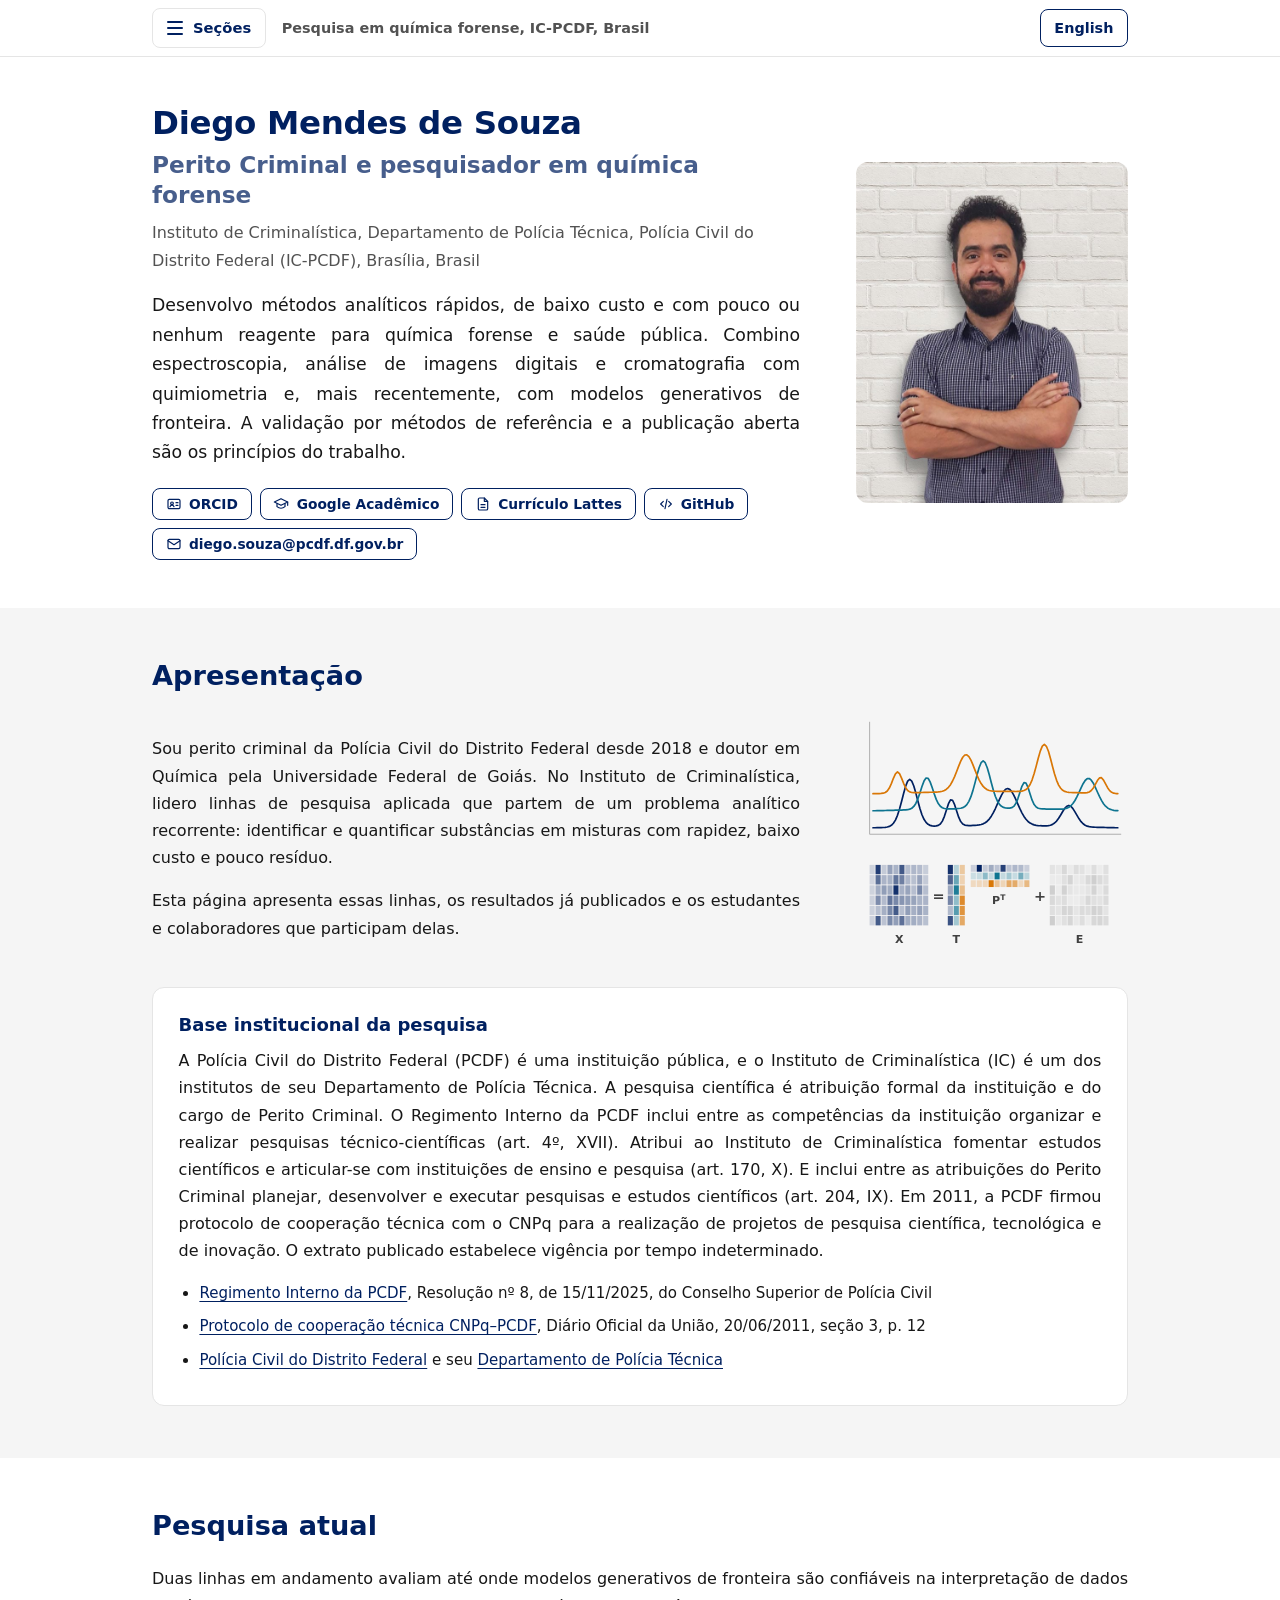
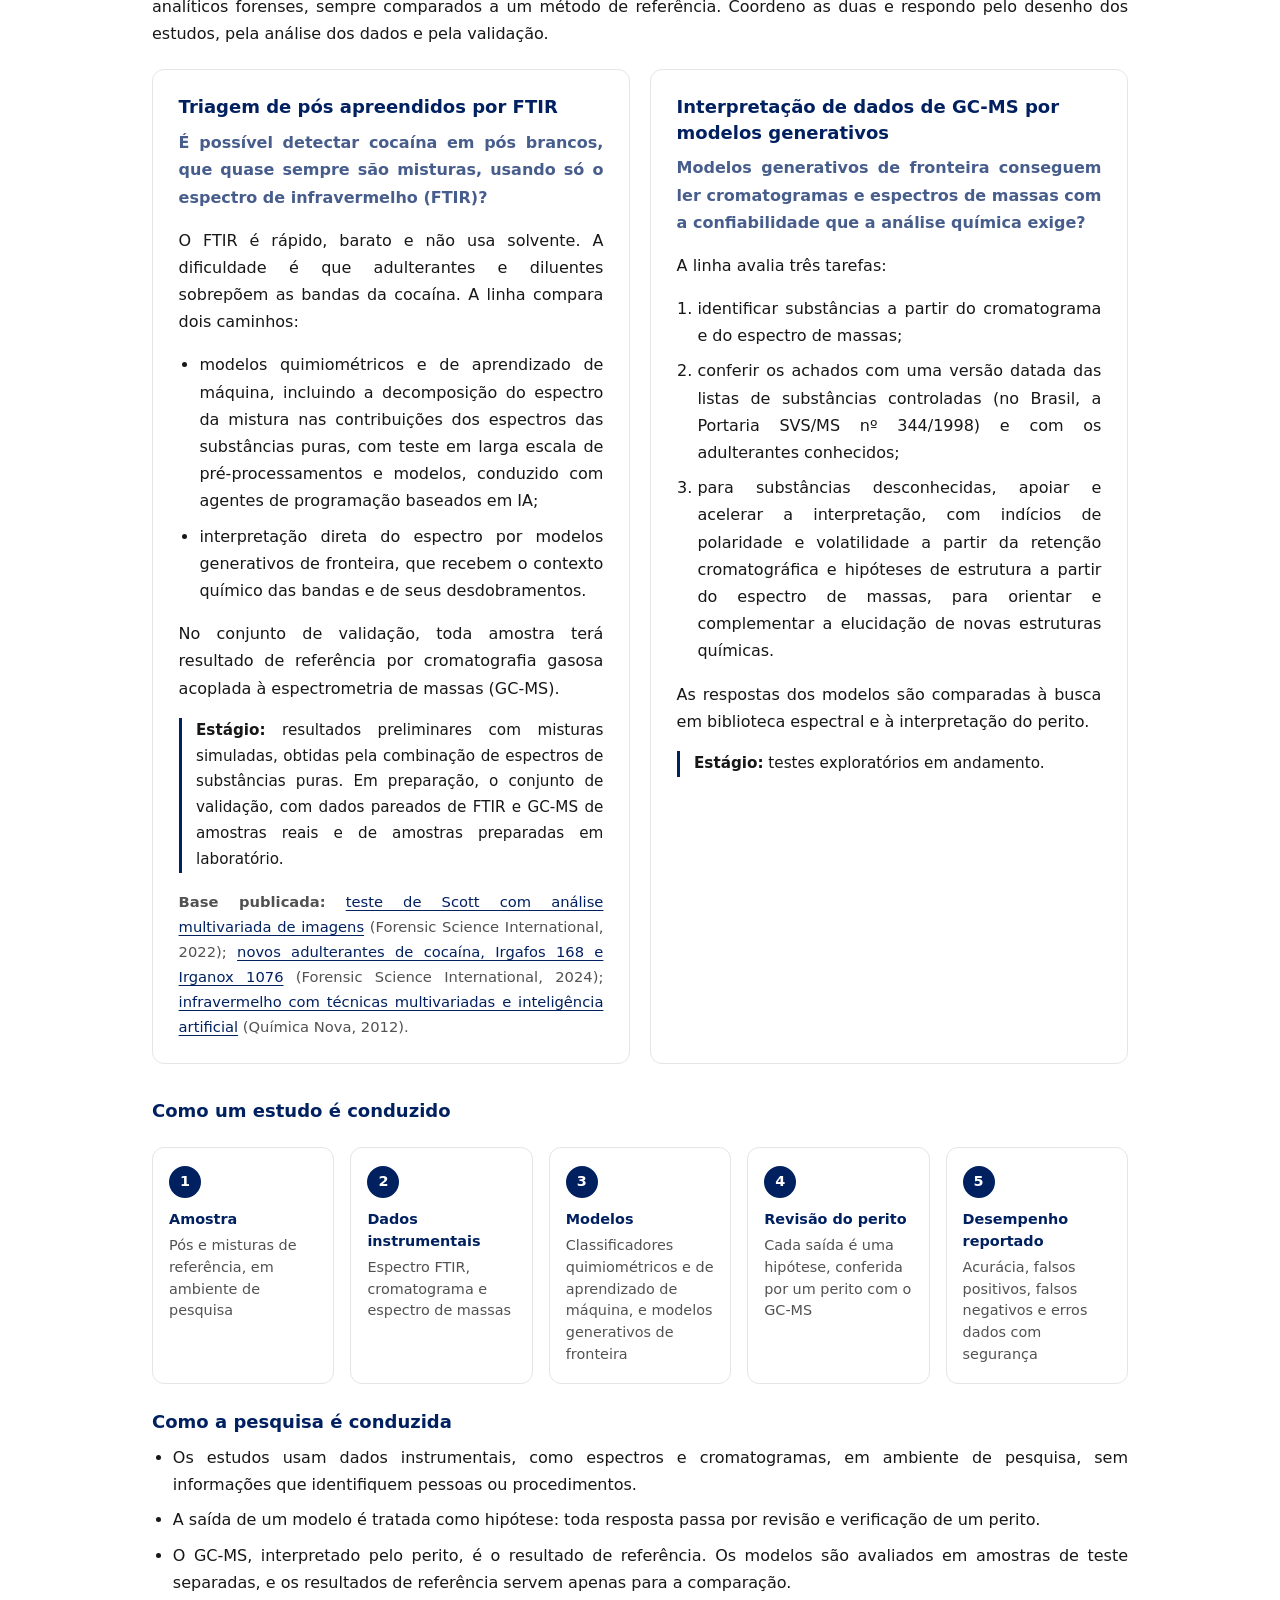
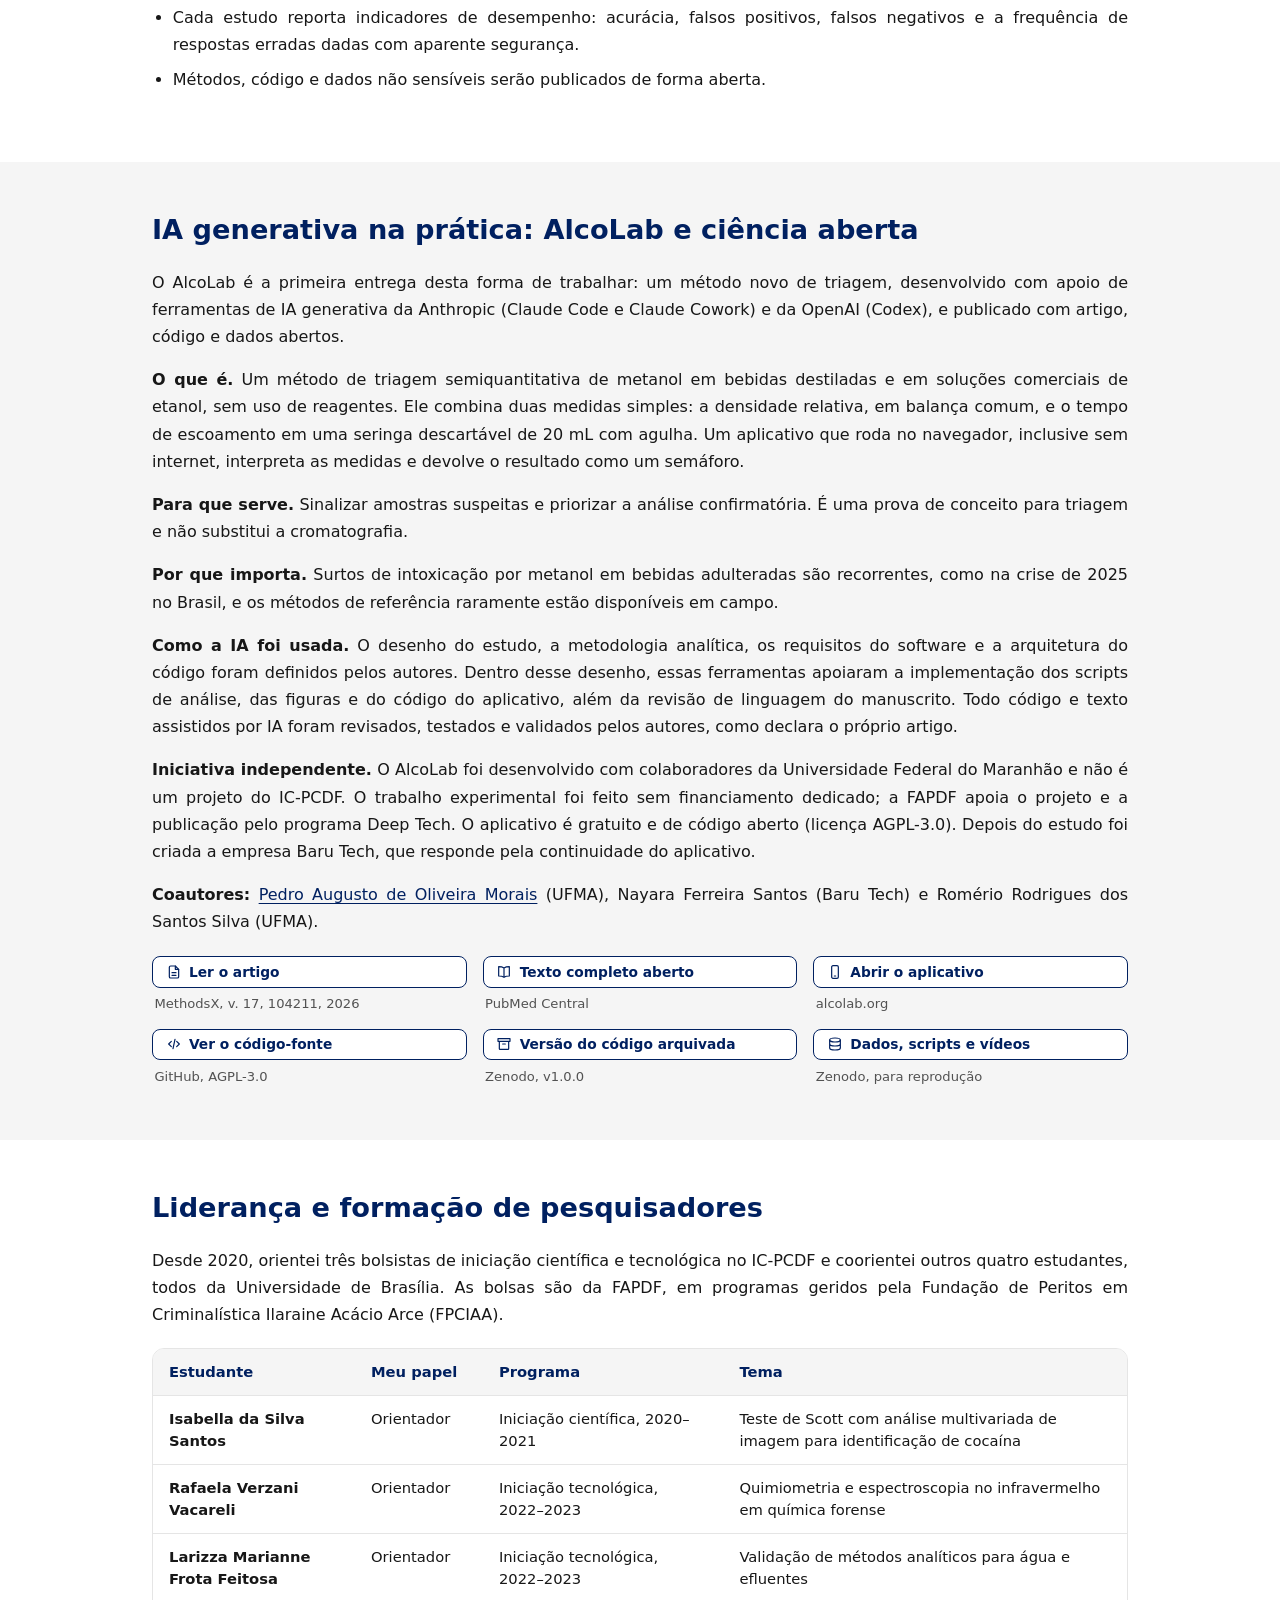
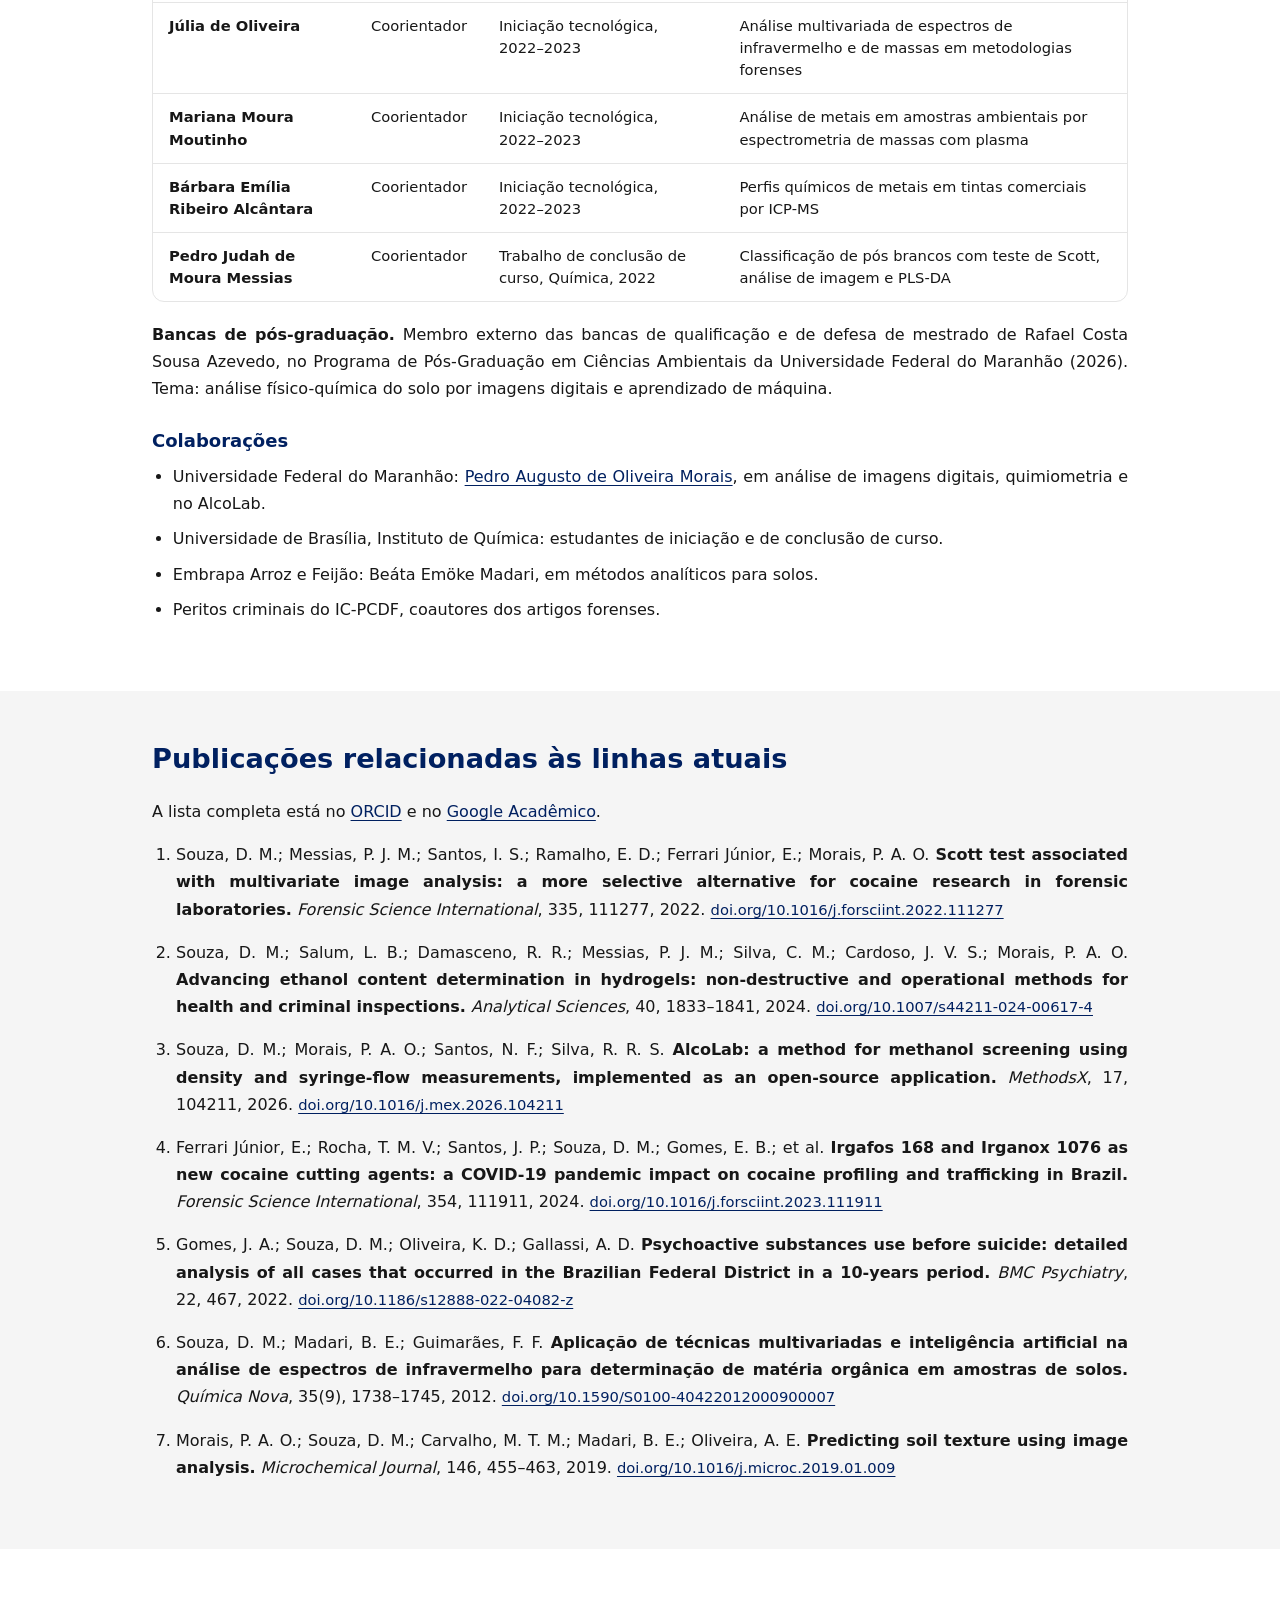
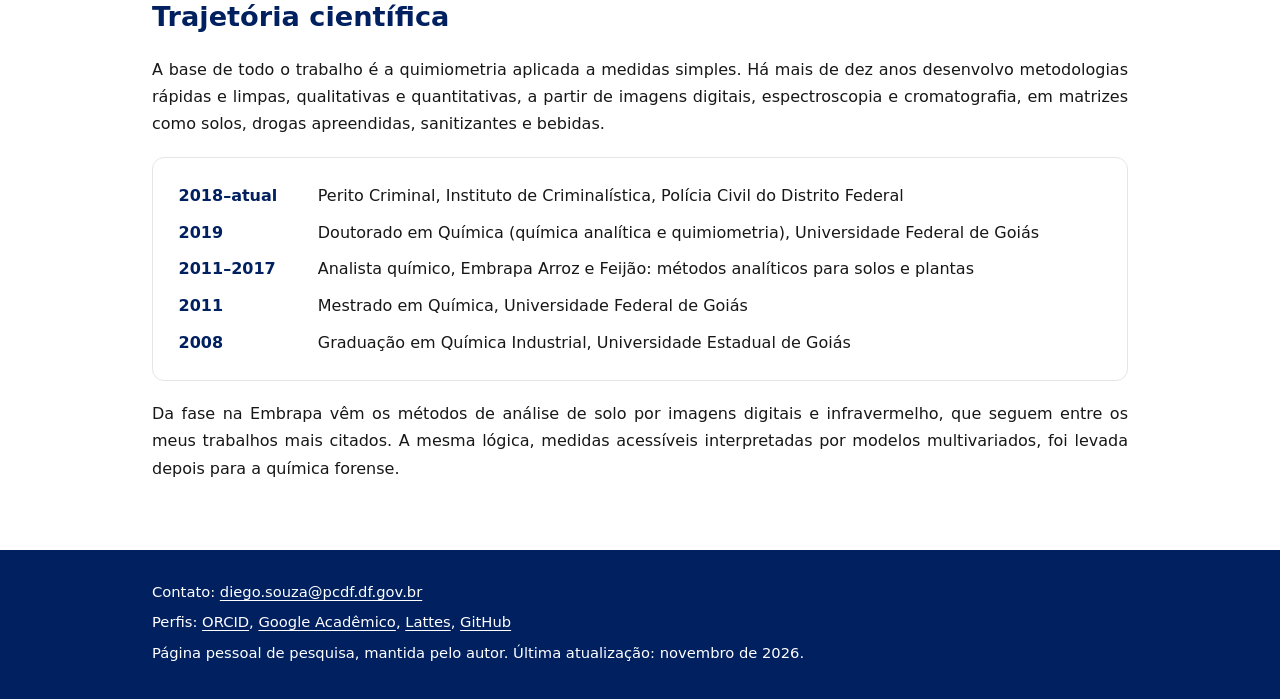
==== commit 28bb555a: "Keep the two research lines as distinct, equal lines" ====
--- a/pt.html
+++ b/pt.html
@@ -71,7 +71,7 @@
 
 <section id="pesquisa"><div class="wrap">
   <h2>Pesquisa atual</h2>
-  <p>Duas linhas em andamento avaliam até onde modelos generativos de fronteira são confiáveis na interpretação de dados analíticos forenses, sempre comparados a um método de referência. Coordeno as duas e respondo pelo desenho dos estudos, pela análise dos dados e pela validação. A triagem por FTIR é o projeto principal; o estudo de GC-MS o complementa.</p>
+  <p>Duas linhas em andamento avaliam até onde modelos generativos de fronteira são confiáveis na interpretação de dados analíticos forenses, sempre comparados a um método de referência. Coordeno as duas e respondo pelo desenho dos estudos, pela análise dos dados e pela validação.</p>
 
   <div class="lines">
     <article class="line">
